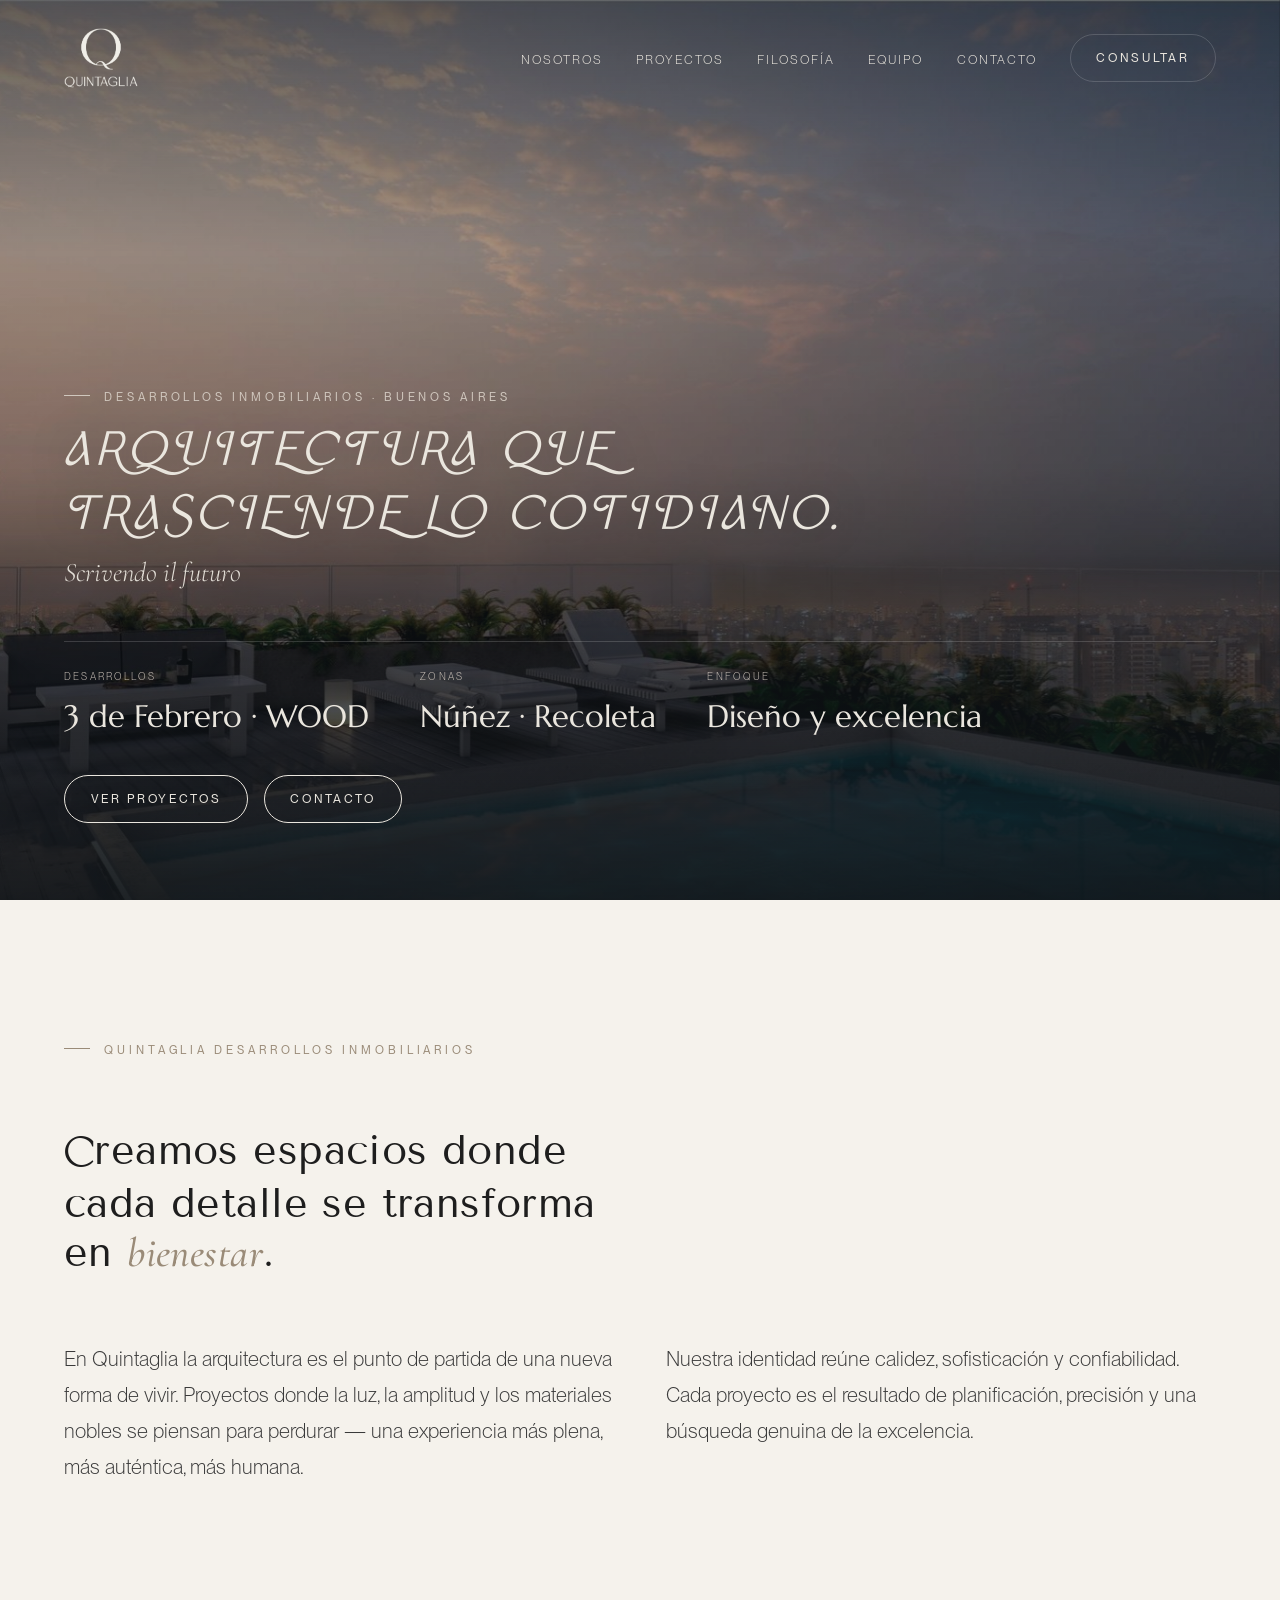
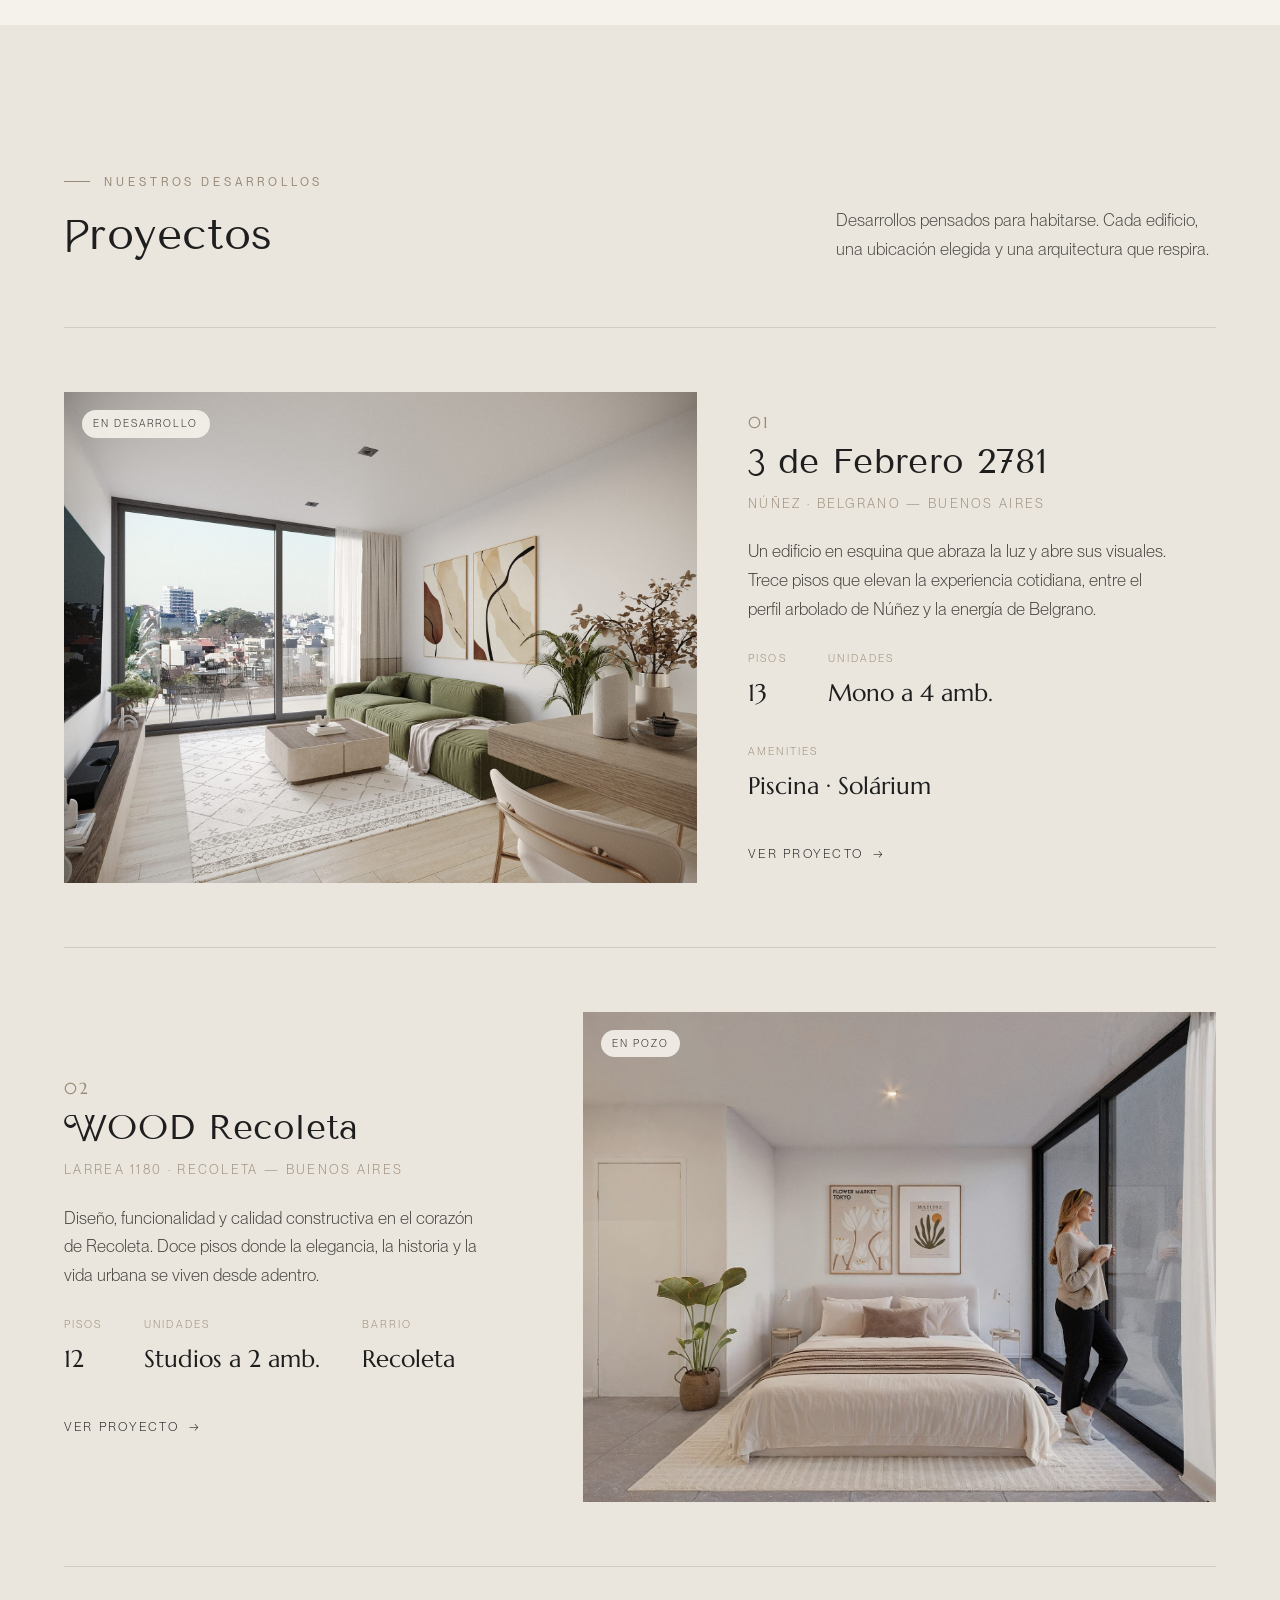
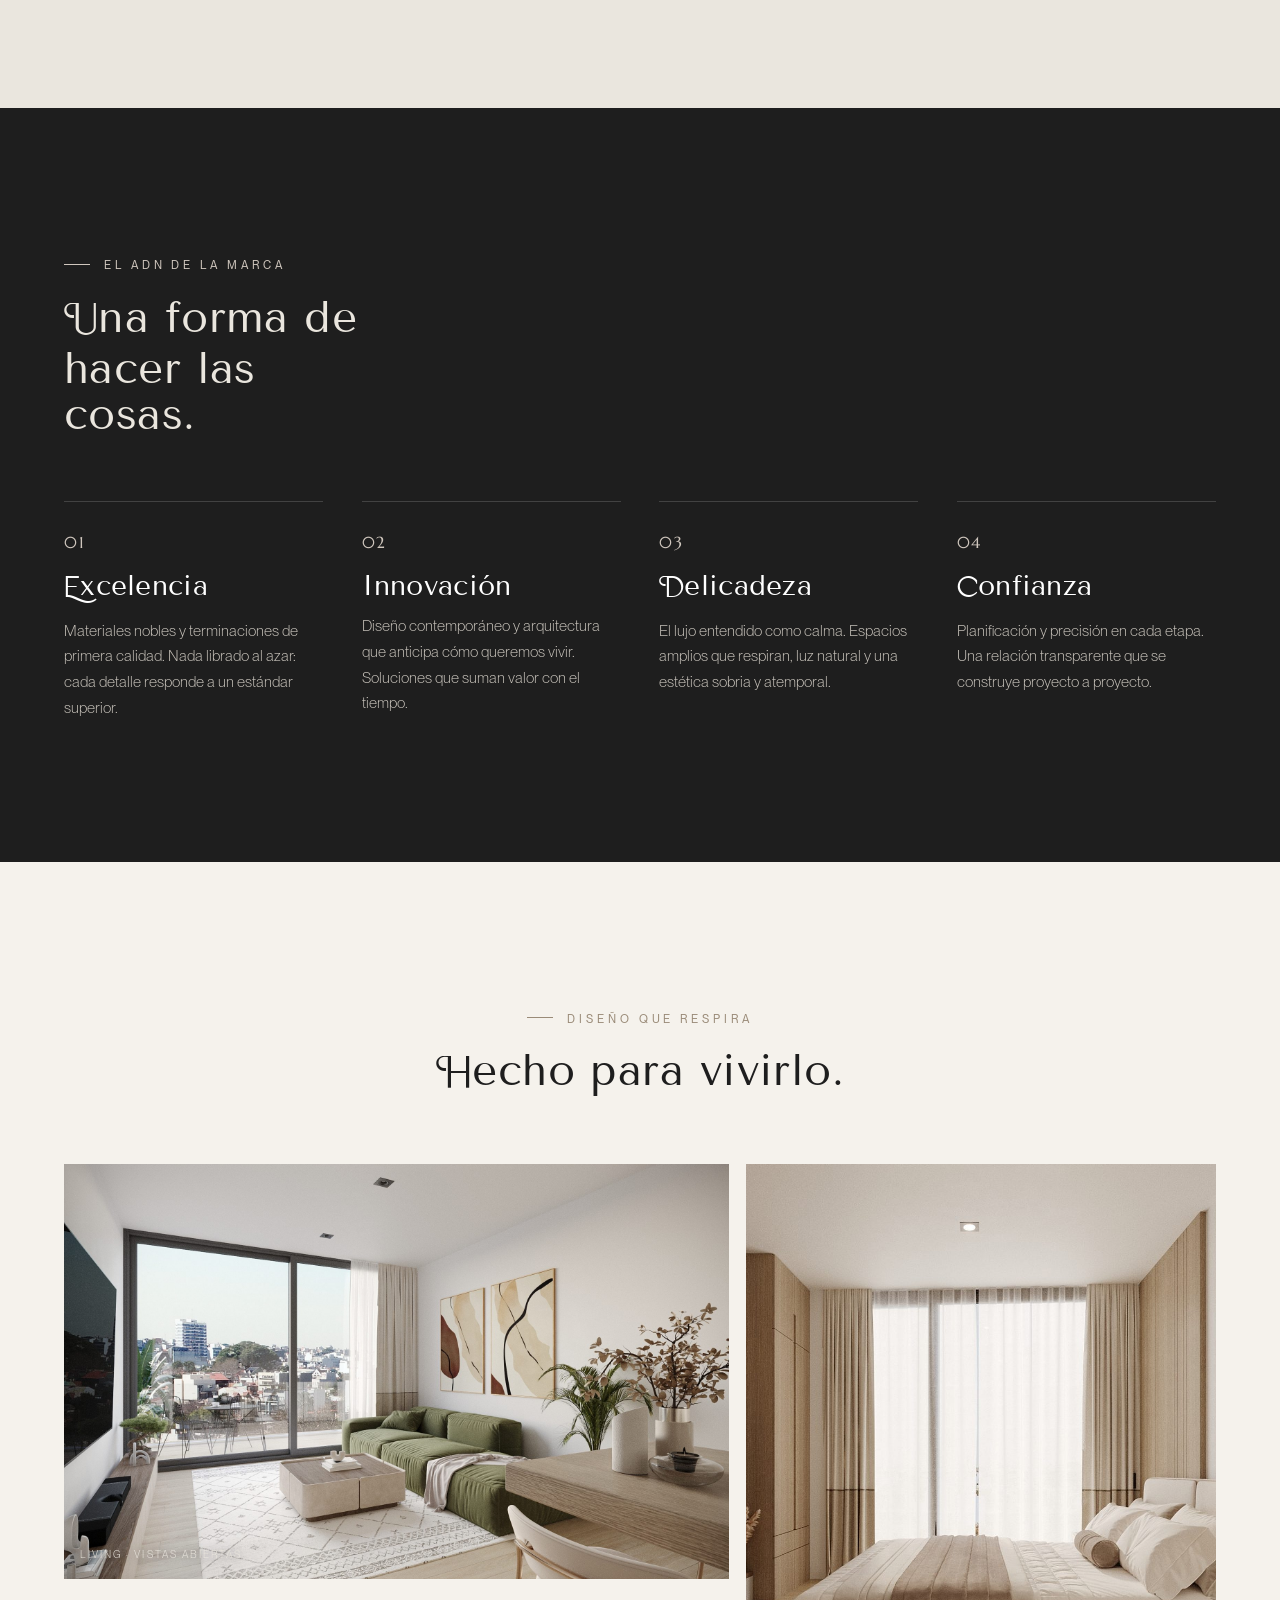
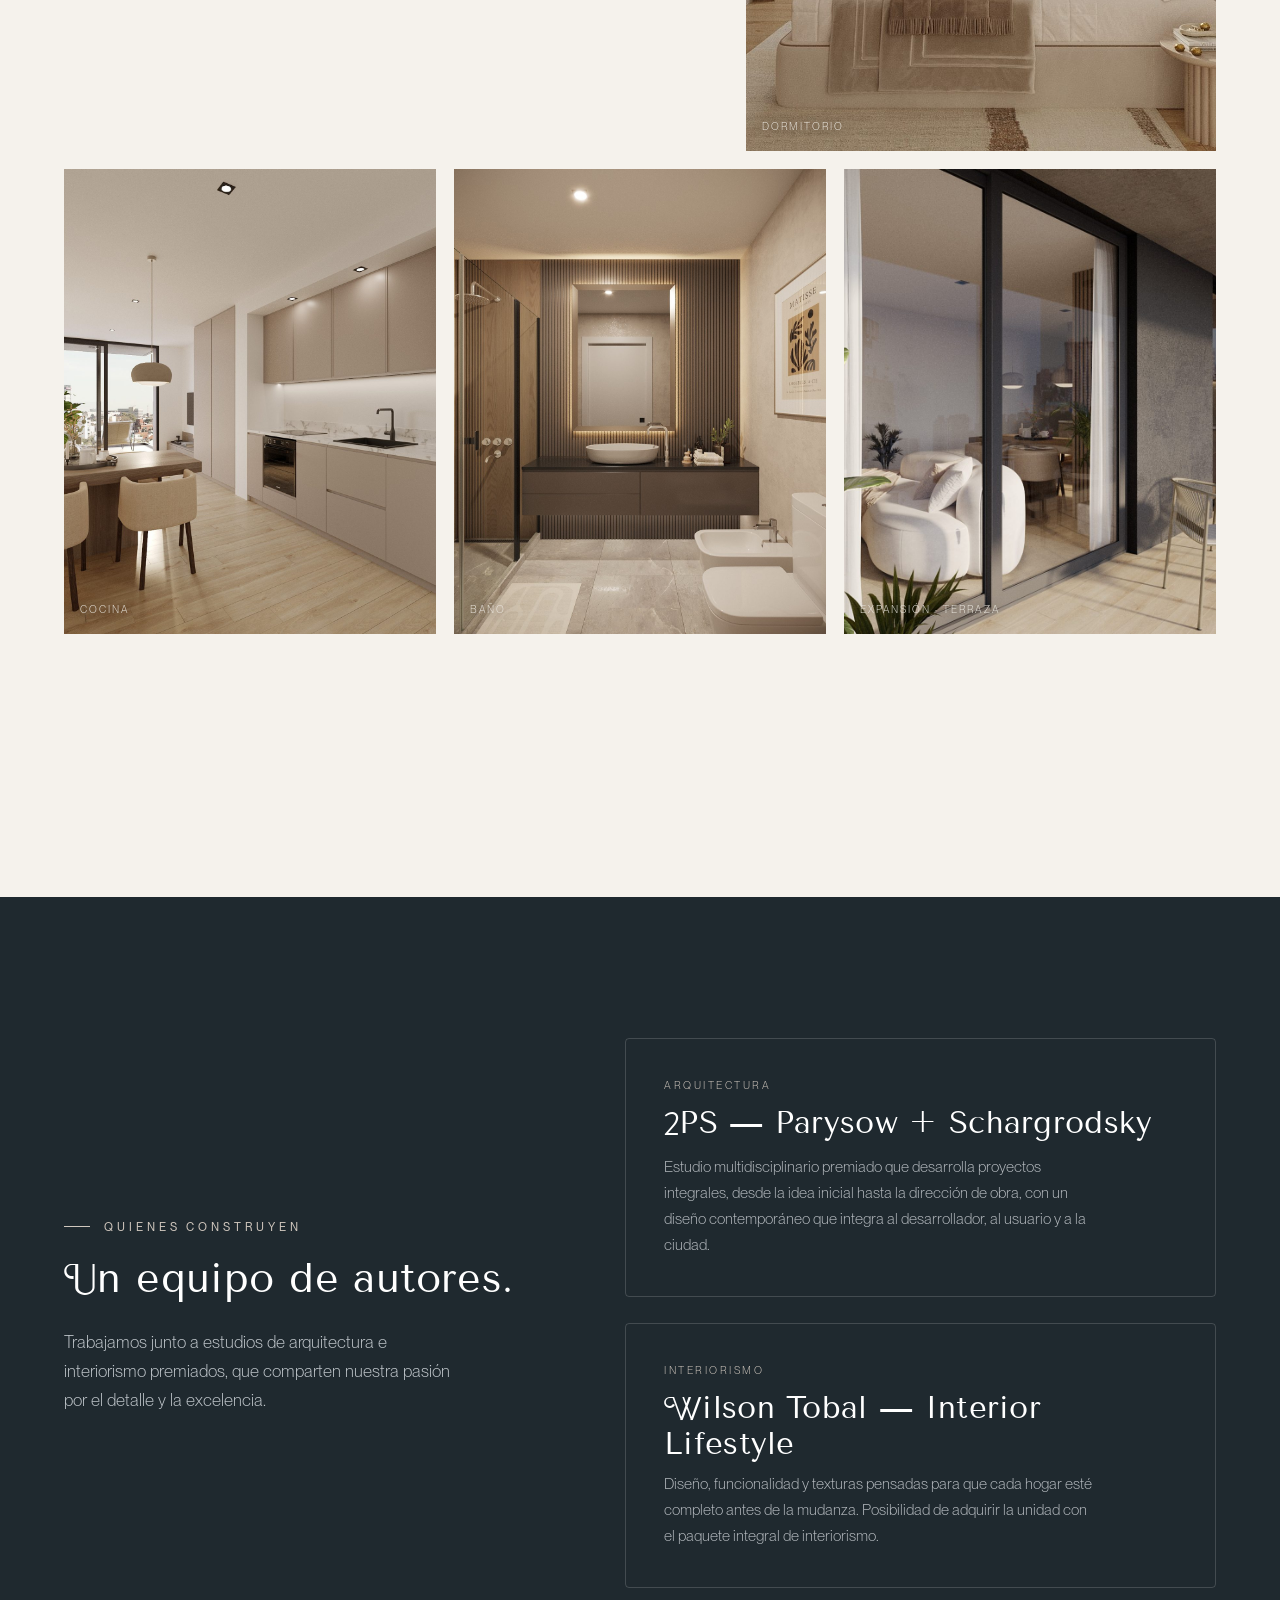
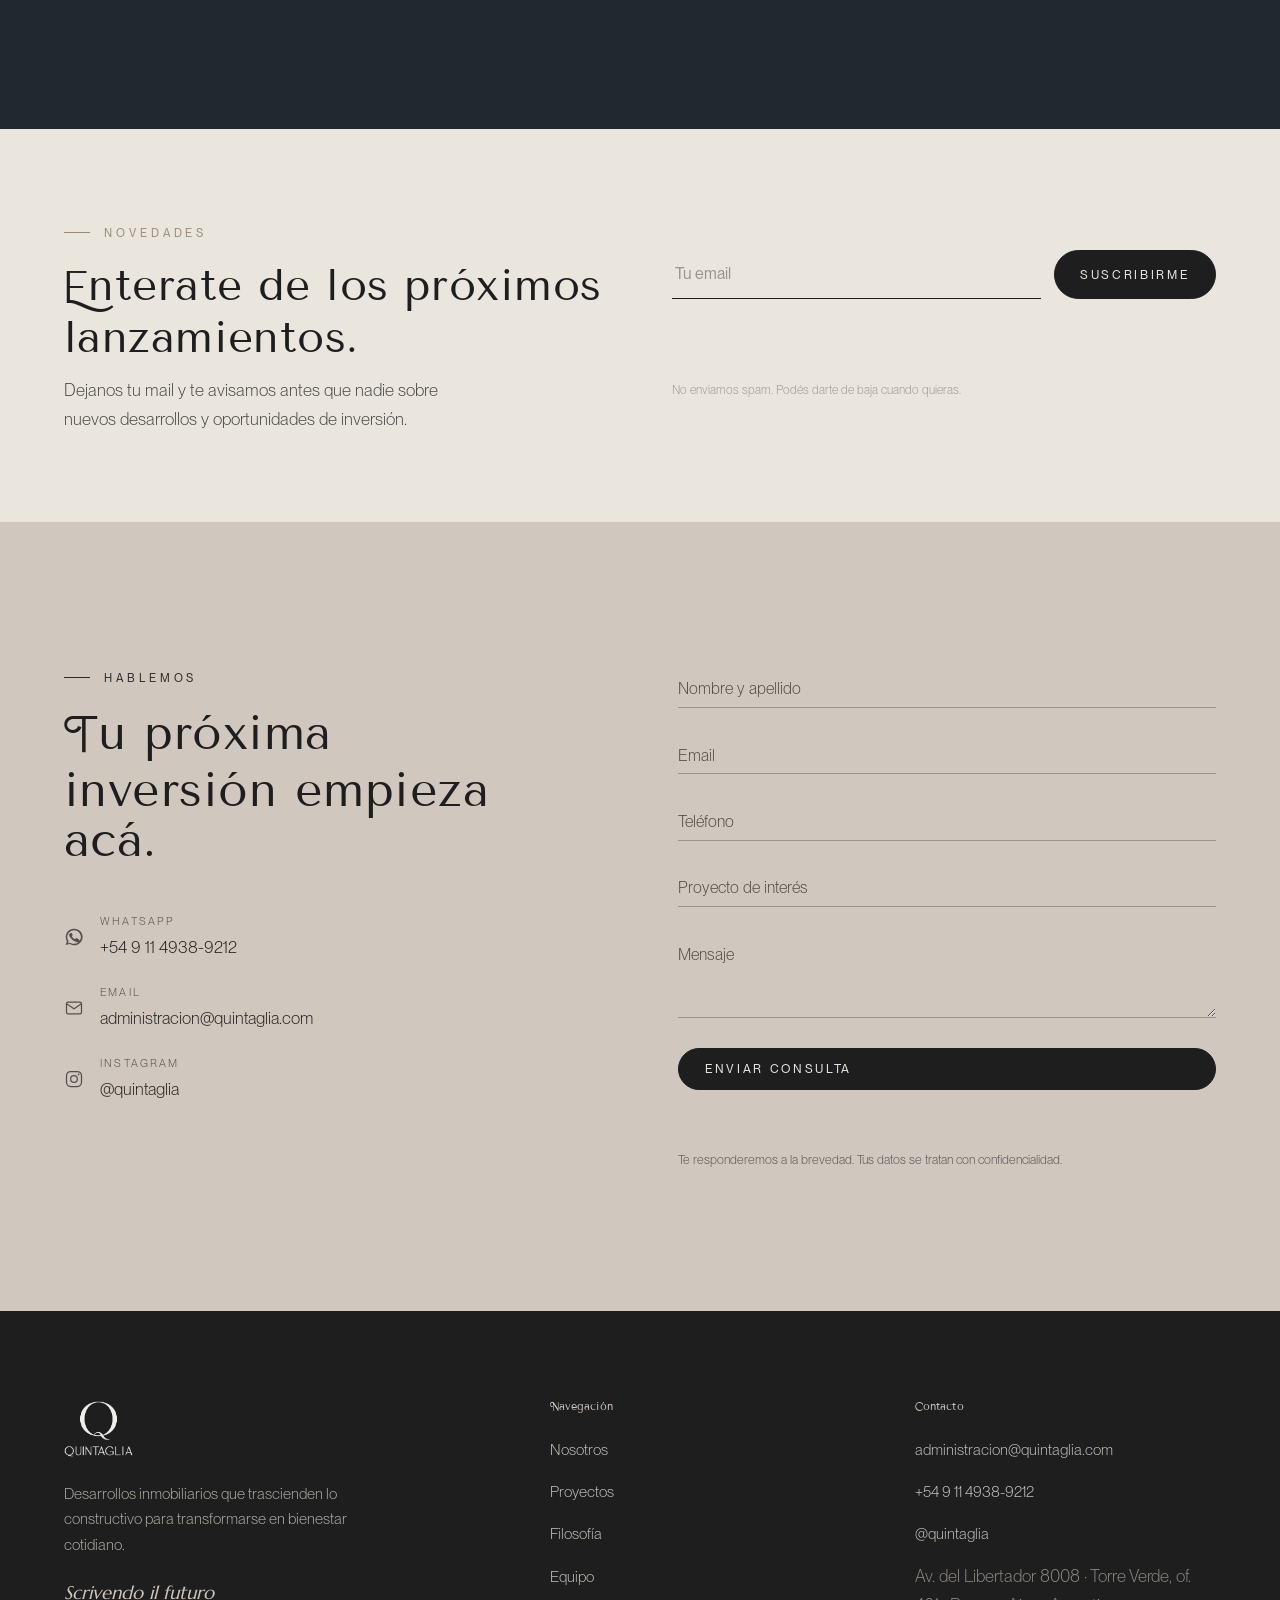
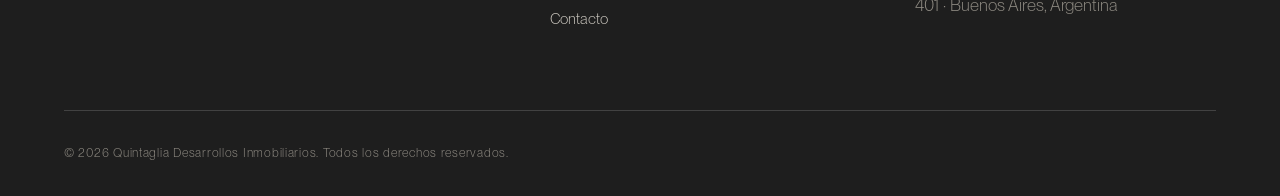
==== index.html @ f33f887e "Inicio: hero italica aireada (letter-spacing .10em) como la referencia. Cache v122 Co-Authored-By: C" ====
<!DOCTYPE html>
<html lang="es">
<head>
  <meta charset="UTF-8" />
  <meta name="viewport" content="width=device-width, initial-scale=1.0" />
  <title>Quintaglia — Desarrollos Inmobiliarios</title>
  <meta name="description" content="Quintaglia Desarrollos Inmobiliarios. Arquitectura que trasciende lo constructivo para transformarse en bienestar cotidiano. Diseño, excelencia y materiales nobles en Buenos Aires." />
  <link rel="preconnect" href="https://fonts.googleapis.com">
  <link rel="preconnect" href="https://fonts.gstatic.com" crossorigin>
  <link href="https://fonts.googleapis.com/css2?family=Cormorant+Garamond:ital,wght@0,300;0,400;0,500;1,300;1,400&family=Hanken+Grotesk:wght@300;400;500;600&family=Inter:wght@300;400;500&family=Italiana&family=Marcellus&family=Tenor+Sans&display=swap" rel="stylesheet">
  <link rel="icon" type="image/png" href="assets/logo/mono-dark.png">
  <link rel="apple-touch-icon" href="assets/logo/mono-dark.png">
  <link rel="stylesheet" href="styles.css?v=122">
</head>
<body class="theme-brand">

  <!-- ===================== NAV ===================== -->
  <nav class="nav" id="nav">
    <a href="#top" class="nav__logo" aria-label="Quintaglia inicio">
      <img class="logo-light" src="assets/logo/logo-light.png" alt="Quintaglia">
      <img class="logo-dark"  src="assets/logo/logo-dark.png"  alt="Quintaglia">
    </a>
    <div class="nav__menu" id="navMenu">
      <ul class="nav__links">
        <li><a href="#nosotros">Nosotros</a></li>
        <li><a href="#proyectos">Proyectos</a></li>
        <li><a href="#filosofia">Filosofía</a></li>
        <li><a href="#equipo">Equipo</a></li>
        <li><a href="#contacto">Contacto</a></li>
      </ul>
      <a href="#contacto" class="btn">Consultar</a>
    </div>
    <button class="nav__toggle" id="navToggle" aria-label="Menú"><span></span><span></span><span></span></button>
  </nav>

  <!-- ===================== HERO ===================== -->
  <header class="pp-hero hero--home" id="top">
    <div class="pp-hero__bg"><img src="assets/img/3df-pileta.jpg?2" alt="Quintaglia Desarrollos Inmobiliarios" id="heroImg"></div>
    <div class="pp-hero__inner">
      <span class="eyebrow pp-hero__eyebrow reveal">Desarrollos Inmobiliarios · Buenos Aires</span>
      <h1 class="reveal d1">Arquitectura que trasciende lo cotidiano.</h1>
      <p class="pp-hero__loc reveal d1">Scrivendo il futuro</p>
      <div class="pp-hero__stats reveal d2">
        <div><span class="k">Desarrollos</span><span class="v">3 de Febrero · WOOD</span></div>
        <div><span class="k">Zonas</span><span class="v">Núñez · Recoleta</span></div>
        <div><span class="k">Enfoque</span><span class="v">Diseño y excelencia</span></div>
      </div>
      <div class="pp-hero__ctas reveal d3">
        <a href="#proyectos" class="btn btn--light">Ver proyectos</a>
        <a href="#contacto" class="btn btn--light">Contacto</a>
      </div>
    </div>
  </header>

  <!-- ===================== MANIFIESTO ===================== -->
  <section class="manifesto" id="nosotros">
    <div class="wrap manifesto__grid">
      <span class="eyebrow reveal">Quintaglia Desarrollos Inmobiliarios</span>
      <h2 class="manifesto__statement reveal d1">
        Creamos espacios donde cada detalle se transforma en <em>bienestar</em>.
      </h2>
      <div class="manifesto__cols">
        <p class="lead reveal d1">
          En Quintaglia la arquitectura es el punto de partida de una nueva forma de vivir.
          Proyectos donde la luz, la amplitud y los materiales nobles se piensan para perdurar
          — una experiencia más plena, más auténtica, más humana.
        </p>
        <div class="reveal d2">
          <p class="lead">
            Nuestra identidad reúne calidez, sofisticación y confiabilidad. Cada proyecto es el
            resultado de planificación, precisión y una búsqueda genuina de la excelencia.
          </p>
        </div>
      </div>
    </div>
  </section>

  <!-- ===================== PROYECTOS ===================== -->
  <section class="projects" id="proyectos">
    <div class="wrap">
      <div class="section-head">
        <div>
          <span class="eyebrow reveal">Nuestros desarrollos</span>
          <h2 class="reveal d1" style="margin-top:1rem">Proyectos</h2>
        </div>
        <p class="reveal d2">Desarrollos pensados para habitarse. Cada edificio, una ubicación elegida y una arquitectura que respira.</p>
      </div>

      <!-- Proyecto 1 -->
      <a href="proyectos/3-de-febrero-2781.html" class="project reveal">
        <div class="project__media">
          <img src="assets/img/interior-living-02.jpg" alt="3 de Febrero 2781">
          <span class="project__tag">En desarrollo</span>
        </div>
        <div class="project__body">
          <span class="project__num">01</span>
          <h3>3 de Febrero 2781</h3>
          <span class="project__loc">Núñez · Belgrano — Buenos Aires</span>
          <p class="project__desc">
            Un edificio en esquina que abraza la luz y abre sus visuales. Trece pisos que elevan
            la experiencia cotidiana, entre el perfil arbolado de Núñez y la energía de Belgrano.
          </p>
          <div class="project__specs">
            <div><span class="k">Pisos</span><span class="v">13</span></div>
            <div><span class="k">Unidades</span><span class="v">Mono a 4 amb.</span></div>
            <div><span class="k">Amenities</span><span class="v">Piscina · Solárium</span></div>
          </div>
          <span class="link-arrow">Ver proyecto <span class="ar">→</span></span>
        </div>
      </a>

      <!-- Proyecto 2 -->
      <a href="proyectos/wood-recoleta.html" class="project project--reverse reveal">
        <div class="project__media">
          <img src="assets/img/wood-bedroom.jpg" alt="WOOD Recoleta">
          <span class="project__tag">En pozo</span>
        </div>
        <div class="project__body">
          <span class="project__num">02</span>
          <h3>WOOD Recoleta</h3>
          <span class="project__loc">Larrea 1180 · Recoleta — Buenos Aires</span>
          <p class="project__desc">
            Diseño, funcionalidad y calidad constructiva en el corazón de Recoleta. Doce pisos
            donde la elegancia, la historia y la vida urbana se viven desde adentro.
          </p>
          <div class="project__specs">
            <div><span class="k">Pisos</span><span class="v">12</span></div>
            <div><span class="k">Unidades</span><span class="v">Studios a 2 amb.</span></div>
            <div><span class="k">Barrio</span><span class="v">Recoleta</span></div>
          </div>
          <span class="link-arrow">Ver proyecto <span class="ar">→</span></span>
        </div>
      </a>
    </div>
  </section>

  <!-- ===================== FILOSOFÍA ===================== -->
  <section class="philo" id="filosofia">
    <div class="wrap">
      <div class="philo__head">
        <span class="eyebrow reveal">El ADN de la marca</span>
        <h2 class="reveal d1" style="margin-top:1rem">Una forma de hacer las cosas.</h2>
      </div>
      <div class="philo__grid">
        <div class="pcard reveal">
          <span class="pcard__num">01</span>
          <h3>Excelencia</h3>
          <p>Materiales nobles y terminaciones de primera calidad. Nada librado al azar: cada detalle responde a un estándar superior.</p>
        </div>
        <div class="pcard reveal d1">
          <span class="pcard__num">02</span>
          <h3 class="no-cap">Innovación</h3>
          <p>Diseño contemporáneo y arquitectura que anticipa cómo queremos vivir. Soluciones que suman valor con el tiempo.</p>
        </div>
        <div class="pcard reveal d2">
          <span class="pcard__num">03</span>
          <h3>Delicadeza</h3>
          <p>El lujo entendido como calma. Espacios amplios que respiran, luz natural y una estética sobria y atemporal.</p>
        </div>
        <div class="pcard reveal d3">
          <span class="pcard__num">04</span>
          <h3>Confianza</h3>
          <p>Planificación y precisión en cada etapa. Una relación transparente que se construye proyecto a proyecto.</p>
        </div>
      </div>
    </div>
  </section>

  <!-- ===================== INTERIORES ===================== -->
  <section class="interiors" id="interiores">
    <div class="wrap">
      <div class="interiors__head">
        <span class="eyebrow reveal">Diseño que respira</span>
        <h2 class="reveal d1" style="margin-top:1rem">Hecho para vivirlo.</h2>
      </div>
      <div class="gallery">
        <figure class="g1 reveal"><img src="assets/img/interior-living-02.jpg" alt="Living con vista a la ciudad"><figcaption>Living · Vistas abiertas</figcaption></figure>
        <figure class="g2 reveal d1"><img src="assets/img/interior-02.jpg" alt="Dormitorio"><figcaption>Dormitorio</figcaption></figure>
        <figure class="g3 reveal"><img src="assets/img/exterior-02.jpg" alt="Cocina"><figcaption>Cocina</figcaption></figure>
        <figure class="g3 reveal d1"><img src="assets/img/bano.jpg" alt="Baño"><figcaption>Baño</figcaption></figure>
        <figure class="g3 reveal d2"><img src="assets/img/interior-03.jpg" alt="Terraza"><figcaption>Expansión · Terraza</figcaption></figure>
      </div>
    </div>
  </section>

  <!-- ===================== EQUIPO ===================== -->
  <section class="team" id="equipo">
    <div class="wrap team__grid">
      <div class="team__head">
        <span class="eyebrow reveal">Quienes construyen</span>
        <h2 class="reveal d1" style="margin-top:1rem">Un equipo de autores.</h2>
        <p class="reveal d2">Trabajamos junto a estudios de arquitectura e interiorismo premiados, que comparten nuestra pasión por el detalle y la excelencia.</p>
      </div>
      <div class="partners">
        <div class="partner reveal d1">
          <span class="partner__role">Arquitectura</span>
          <h3>2PS — Parysow + Schargrodsky</h3>
          <p>Estudio multidisciplinario premiado que desarrolla proyectos integrales, desde la idea inicial hasta la dirección de obra, con un diseño contemporáneo que integra al desarrollador, al usuario y a la ciudad.</p>
        </div>
        <div class="partner reveal d2">
          <span class="partner__role">Interiorismo</span>
          <h3>Wilson Tobal — Interior Lifestyle</h3>
          <p>Diseño, funcionalidad y texturas pensadas para que cada hogar esté completo antes de la mudanza. Posibilidad de adquirir la unidad con el paquete integral de interiorismo.</p>
        </div>
      </div>
    </div>
  </section>

  <!-- ===================== NEWSLETTER ===================== -->
  <section class="newsletter">
    <div class="wrap nl-grid">
      <div class="nl-copy reveal">
        <span class="eyebrow">Novedades</span>
        <h2 style="margin-top:1rem">Enterate de los próximos lanzamientos.</h2>
        <p>Dejanos tu mail y te avisamos antes que nadie sobre nuevos desarrollos y oportunidades de inversión.</p>
      </div>
      <form class="nl-form reveal d1" id="nlForm" novalidate>
        <div class="nl-field">
          <input type="email" id="nlEmail" name="email" placeholder="Tu email" required>
          <button type="submit" class="btn btn--solid">Suscribirme</button>
        </div>
        <p class="nl-msg" id="nlMsg" role="status"></p>
        <p class="nl-note">No enviamos spam. Podés darte de baja cuando quieras.</p>
      </form>
    </div>
  </section>

  <!-- ===================== CONTACTO ===================== -->
  <section class="contact" id="contacto">
    <div class="wrap contact__grid">
      <div class="contact__head reveal">
        <span class="eyebrow">Hablemos</span>
        <h2 style="margin-top:1rem">Tu próxima inversión empieza acá.</h2>
        <div class="contact__details">
          <a href="https://wa.me/5491149389212" target="_blank" rel="noopener">
            <svg class="ic" viewBox="0 0 24 24" fill="currentColor"><path d="M12 2a10 10 0 00-8.6 15l-1.3 4.7 4.8-1.3A10 10 0 1012 2zm0 18.2a8.2 8.2 0 01-4.2-1.1l-.3-.2-2.8.7.8-2.7-.2-.3A8.2 8.2 0 1112 20.2zm4.6-6.1c-.3-.1-1.5-.7-1.7-.8s-.4-.1-.6.1-.6.8-.8 1-.3.2-.6 0a6.7 6.7 0 01-2-1.2 7.4 7.4 0 01-1.4-1.7c-.1-.3 0-.4.1-.6l.4-.5.3-.5c0-.2 0-.3 0-.5l-.8-1.9c-.2-.5-.4-.4-.6-.4h-.5a1 1 0 00-.7.3A2.9 2.9 0 006 8.9c0 1.7 1.2 3.3 1.4 3.5s2.4 3.7 5.9 5.1c2.9 1.1 3 .8 3.5.7a2.6 2.6 0 001.7-1.2 2.1 2.1 0 00.2-1.2c-.1-.2-.3-.2-.6-.4z"/></svg>
            <span class="line"><small>WhatsApp</small>+54 9 11 4938-9212</span>
          </a>
          <a href="mailto:administracion@quintaglia.com">
            <svg class="ic" viewBox="0 0 24 24" fill="none" stroke="currentColor" stroke-width="1.5"><rect x="3" y="5" width="18" height="14" rx="2"/><path d="M3 7l9 6 9-6"/></svg>
            <span class="line"><small>Email</small>administracion@quintaglia.com</span>
          </a>
          <a href="https://instagram.com/quintaglia" target="_blank" rel="noopener">
            <svg class="ic" viewBox="0 0 24 24" fill="none" stroke="currentColor" stroke-width="1.5"><rect x="3" y="3" width="18" height="18" rx="5"/><circle cx="12" cy="12" r="4"/><circle cx="17.5" cy="6.5" r="1" fill="currentColor" stroke="none"/></svg>
            <span class="line"><small>Instagram</small>@quintaglia</span>
          </a>
        </div>
      </div>
      <div class="reveal d1">
        <form id="contactForm" novalidate>
          <div class="field"><input type="text" id="nombre" name="nombre" placeholder=" " required><label for="nombre">Nombre y apellido</label></div>
          <div class="field"><input type="email" id="email" name="email" placeholder=" " required><label for="email">Email</label></div>
          <div class="field"><input type="tel" id="tel" name="tel" placeholder=" "><label for="tel">Teléfono</label></div>
          <div class="field"><input type="text" id="interes" name="interes" placeholder=" "><label for="interes">Proyecto de interés</label></div>
          <div class="field"><textarea id="mensaje" name="mensaje" placeholder=" "></textarea><label for="mensaje">Mensaje</label></div>
          <button type="submit" class="btn btn--solid">Enviar consulta</button>
          <p class="form-msg" id="formMsg" role="status"></p>
          <p class="form-note">Te responderemos a la brevedad. Tus datos se tratan con confidencialidad.</p>
        </form>
      </div>
    </div>
  </section>

  <!-- ===================== FOOTER ===================== -->
  <footer class="footer">
    <div class="wrap">
      <div class="footer__top">
        <div class="footer__brand">
          <img src="assets/logo/logo-light.png" alt="Quintaglia">
          <p>Desarrollos inmobiliarios que trascienden lo constructivo para transformarse en bienestar cotidiano.</p>
          <p class="tag">Scrivendo il futuro</p>
        </div>
        <div class="footer__col">
          <h4>Navegación</h4>
          <ul>
            <li><a href="#nosotros">Nosotros</a></li>
            <li><a href="#proyectos">Proyectos</a></li>
            <li><a href="#filosofia">Filosofía</a></li>
            <li><a href="#equipo">Equipo</a></li>
            <li><a href="#contacto">Contacto</a></li>
          </ul>
        </div>
        <div class="footer__col">
          <h4>Contacto</h4>
          <ul>
            <li><a href="mailto:administracion@quintaglia.com">administracion@quintaglia.com</a></li>
            <li><a href="https://wa.me/5491149389212" target="_blank" rel="noopener">+54 9 11 4938-9212</a></li>
            <li><a href="https://instagram.com/quintaglia" target="_blank" rel="noopener">@quintaglia</a></li>
            <li><span style="color:#8f8b83">Av. del Libertador 8008 · Torre Verde, of. 401 · Buenos Aires, Argentina</span></li>
          </ul>
        </div>
      </div>
      <div class="footer__bottom">
        <p>© <span id="year"></span> Quintaglia Desarrollos Inmobiliarios. Todos los derechos reservados.</p>
      </div>
    </div>
  </footer>

  <script src="script.js?v=122"></script>
</body>
</html>
---- styles.css ----
/* ===========================================================
   QUINTAGLIA — Desarrollos Inmobiliarios
   Estilos principales
   Paleta de marca: Mink #D0C7BE · Nude #EAE6DE · Dark Grey #1E1E1E
=========================================================== */

:root {
  /* Color */
  --ink:        #1E1E1E;
  --ink-soft:   #2B2B2B;
  --navy:       #1F292F;
  --mink:       #D0C7BE;
  --mink-deep:  #B6A99C;
  --nude:       #EAE6DE;
  --paper:      #F5F2EC;
  --white:      #FFFFFF;
  --accent:     #9A8B78;
  --line:       rgba(30, 30, 30, .13);
  --line-light: rgba(255, 255, 255, .16);

  /* Type */
  --serif: "Cormorant Garamond", "Times New Roman", serif;
  --sans:  "Inter", -apple-system, BlinkMacSystemFont, "Segoe UI", sans-serif;

  /* Rhythm */
  --section-y: clamp(5rem, 11vw, 11rem);
  --gutter:    clamp(1.3rem, 5vw, 6.5rem);
  --maxw:      1360px;

  /* Motion */
  --ease: cubic-bezier(.22, 1, .36, 1);
}

* { margin: 0; padding: 0; box-sizing: border-box; }

html {
  scroll-behavior: smooth;
  -webkit-font-smoothing: antialiased;
  text-rendering: optimizeLegibility;
}

body {
  font-family: var(--sans);
  background: var(--paper);
  color: var(--ink);
  font-size: 17px;
  line-height: 1.7;
  font-weight: 300;
  overflow-x: hidden;
}

img { max-width: 100%; display: block; }
a { color: inherit; text-decoration: none; }

::selection { background: var(--ink); color: var(--nude); }

/* ---------- Tipografía base ---------- */
h1, h2, h3, h4 { font-family: var(--serif); font-weight: 300; line-height: 1.04; letter-spacing: -.01em; }

.eyebrow {
  font-family: var(--sans);
  font-size: .72rem;
  font-weight: 400;
  letter-spacing: .34em;
  text-transform: uppercase;
  color: var(--accent);
  display: inline-block;
}
.eyebrow::before {
  content: "";
  display: inline-block;
  width: 26px; height: 1px;
  background: var(--accent);
  vertical-align: middle;
  margin-right: 14px;
  transform: translateY(-2px);
}

.lead { font-size: clamp(1.05rem, 1.6vw, 1.3rem); line-height: 1.75; font-weight: 300; }

/* ---------- Layout ---------- */
.wrap { width: 100%; max-width: var(--maxw); margin-inline: auto; padding-inline: var(--gutter); }

section { position: relative; }

/* ---------- Botones ---------- */
.btn {
  --c: var(--ink);
  display: inline-flex; align-items: center; gap: .7em;
  font-family: var(--sans);
  font-size: .76rem; font-weight: 400;
  letter-spacing: .22em; text-transform: uppercase;
  color: var(--c);
  padding: 1.05em 2.1em;
  border: 1px solid var(--c);
  border-radius: 100px;
  position: relative; overflow: hidden;
  transition: color .5s var(--ease);
  z-index: 0;
}
.btn::after {
  content: ""; position: absolute; inset: 0; z-index: -1;
  background: var(--c);
  transform: translateY(101%);
  transition: transform .5s var(--ease);
}
.btn:hover { color: var(--paper); }
.btn:hover::after { transform: translateY(0); }
.btn--light { --c: var(--nude); }
.btn--light:hover { color: var(--ink); }
.btn--solid { background: var(--ink); color: var(--nude); }
.btn--solid::after { background: var(--mink); }
.btn--solid:hover { color: var(--ink); }

.link-arrow {
  font-family: var(--sans);
  font-size: .78rem; letter-spacing: .18em; text-transform: uppercase;
  display: inline-flex; align-items: center; gap: .8em;
  padding-bottom: 4px; position: relative;
}
.link-arrow::after {
  content: ""; position: absolute; left: 0; bottom: 0; height: 1px; width: 100%;
  background: currentColor; transform: scaleX(0); transform-origin: left;
  transition: transform .5s var(--ease);
}
.link-arrow:hover::after { transform: scaleX(1); }
.link-arrow .ar { transition: transform .4s var(--ease); }
.link-arrow:hover .ar { transform: translateX(6px); }

/* ===========================================================
   NAV
=========================================================== */
.nav {
  position: fixed; top: 0; left: 0; width: 100%; z-index: 100;
  display: flex; align-items: center; justify-content: space-between;
  padding: clamp(1.1rem, 2.2vw, 1.9rem) var(--gutter);
  transition: background .55s var(--ease), padding .55s var(--ease), box-shadow .55s var(--ease);
}
.nav::before {
  content: ""; position: absolute; inset: 0; z-index: -1;
  background: var(--paper);
  opacity: 0; transition: opacity .55s var(--ease);
  box-shadow: 0 1px 0 var(--line);
}
.nav.scrolled { padding-top: clamp(.8rem, 1.4vw, 1.15rem); padding-bottom: clamp(.8rem, 1.4vw, 1.15rem); }
.nav.scrolled::before { opacity: 1; }

.nav__logo img { height: 60px; width: auto; transition: height .55s var(--ease); }
.nav.scrolled .nav__logo img { height: 46px; }
.nav__logo .logo-light { display: block; }
.nav__logo .logo-dark  { display: none; }
.nav.scrolled .nav__logo .logo-light,
.nav.menu-open .nav__logo .logo-light { display: none; }
.nav.scrolled .nav__logo .logo-dark { display: block; }

.nav__menu { display: flex; align-items: center; gap: clamp(1.4rem, 2.6vw, 2.8rem); }
.nav__links { display: flex; gap: clamp(1.4rem, 2.6vw, 2.6rem); list-style: none; }
.nav__links a {
  font-size: .78rem; letter-spacing: .16em; text-transform: uppercase;
  color: var(--nude); position: relative; padding: 4px 0;
  transition: color .4s var(--ease);
}
.nav__links a::after {
  content: ""; position: absolute; left: 0; bottom: 0; width: 100%; height: 1px;
  background: currentColor; transform: scaleX(0); transform-origin: left;
  transition: transform .45s var(--ease);
}
.nav__links a:hover::after { transform: scaleX(1); }
.nav.scrolled .nav__links a { color: var(--ink); }

.nav .btn { color: var(--nude); border-color: var(--line-light); }
.nav .btn::after { background: var(--nude); }
.nav .btn:hover { color: var(--ink); }
.nav.scrolled .btn { color: var(--ink); border-color: var(--ink); }
.nav.scrolled .btn::after { background: var(--ink); }
.nav.scrolled .btn:hover { color: var(--paper); }

/* Hamburger */
.nav__toggle {
  display: none; flex-direction: column; gap: 6px; background: none; border: 0;
  cursor: pointer; padding: 6px; z-index: 110;
}
.nav__toggle span { width: 26px; height: 1.5px; background: var(--nude); transition: all .4s var(--ease); }
.nav.scrolled .nav__toggle span, .nav.menu-open .nav__toggle span { background: var(--ink); }
.nav.menu-open .nav__toggle span:nth-child(1) { transform: translateY(7.5px) rotate(45deg); }
.nav.menu-open .nav__toggle span:nth-child(2) { opacity: 0; }
.nav.menu-open .nav__toggle span:nth-child(3) { transform: translateY(-7.5px) rotate(-45deg); }

/* ===========================================================
   HERO
=========================================================== */
.hero {
  position: relative; min-height: 100svh;
  display: flex; align-items: flex-end;
  color: var(--nude); overflow: hidden;
}
.hero__bg { position: absolute; inset: 0; z-index: -2; background: var(--navy); }
.hero__bg img { width: 100%; height: 120%; object-fit: cover; will-change: transform; filter: brightness(.80) saturate(.95) contrast(1.03); }
.hero__bg::after {
  content: ""; position: absolute; inset: 0;
  background:
    linear-gradient(180deg, rgba(16,21,25,.70) 0%, rgba(16,21,25,.34) 26%, rgba(16,21,25,.30) 48%, rgba(16,21,25,.72) 78%, rgba(16,21,25,.92) 100%);
}
.hero__inner {
  width: 100%; max-width: var(--maxw); margin-inline: auto;
  padding: 0 var(--gutter) clamp(3.2rem, 7vw, 6rem);
  display: grid; gap: clamp(1.6rem, 3vw, 2.6rem);
}
.hero__mono { height: clamp(58px, 8vw, 104px); width: auto; opacity: .96; }
.hero h1 {
  font-size: clamp(2.7rem, 7.5vw, 6.6rem);
  line-height: .98; max-width: 16ch; font-weight: 300;
  text-shadow: 0 2px 40px rgba(10,14,17,.35);
}
.hero h1 em { font-style: italic; color: var(--mink); }
.hero__meta {
  display: flex; flex-wrap: wrap; align-items: center; gap: clamp(1.2rem, 3vw, 2.4rem);
  padding-top: .6rem;
}
.hero__tag { font-family: var(--serif); font-style: italic; font-size: clamp(1.15rem, 2vw, 1.6rem); color: var(--mink); }
.hero__ctas { display: flex; flex-wrap: wrap; gap: 1rem; }

.hero__scroll {
  position: absolute; right: var(--gutter); bottom: clamp(3.2rem, 7vw, 6rem);
  writing-mode: vertical-rl; font-size: .68rem; letter-spacing: .3em; text-transform: uppercase;
  color: var(--nude); opacity: .8; display: flex; align-items: center; gap: 14px;
}
.hero__scroll::after { content: ""; width: 1px; height: 54px; background: var(--nude); animation: scrollpulse 2.4s var(--ease) infinite; transform-origin: top; }
@keyframes scrollpulse { 0%,100%{ transform: scaleY(.4); opacity:.4 } 50%{ transform: scaleY(1); opacity:1 } }

/* ===========================================================
   MANIFIESTO
=========================================================== */
.manifesto { padding-block: var(--section-y); background: var(--paper); }
.manifesto__grid { display: grid; grid-template-columns: 1fr; gap: clamp(2.4rem, 5vw, 4rem); }
.manifesto__statement {
  font-family: var(--serif); font-weight: 300;
  font-size: clamp(1.6rem, 3.2vw, 2.7rem); line-height: 1.18; letter-spacing: -.01em;
  max-width: 24ch;
}
.manifesto__statement em { font-style: italic; color: var(--accent); }
.manifesto__cols { display: grid; grid-template-columns: repeat(2, 1fr); gap: clamp(1.6rem, 4vw, 3.5rem); align-items: start; }
.manifesto__cols .lead { max-width: 46ch; color: #3a3a3a; }

.adn { display: flex; flex-wrap: wrap; gap: .55rem 0; margin-top: 1.2rem; }
.adn span {
  font-family: var(--sans); font-size: clamp(.9rem, 1.3vw, 1.05rem); font-style: normal;
  letter-spacing: .02em; color: var(--ink); white-space: nowrap;
}
.adn span::after { content: "·"; color: var(--mink-deep); margin: 0 .55em; }
.adn span:last-child::after { content: ""; }

/* ===========================================================
   PROYECTOS
=========================================================== */
.projects { padding-block: var(--section-y); background: var(--nude); }
.section-head { display: flex; justify-content: space-between; align-items: flex-end; gap: 2rem; flex-wrap: wrap; margin-bottom: clamp(2.6rem, 5vw, 4.5rem); }
.section-head h2 { font-size: clamp(1.8rem, 3.4vw, 2.8rem); }
.section-head p { max-width: 38ch; color: #42403c; }

.project {
  display: grid; grid-template-columns: 1.15fr .85fr; gap: clamp(1.5rem, 4vw, 4rem);
  align-items: center; padding-block: clamp(2.2rem, 5vw, 4rem);
  border-top: 1px solid var(--line);
}
.project:last-child { border-bottom: 1px solid var(--line); }
.project__media { position: relative; overflow: hidden; aspect-ratio: 4 / 3.1; }
.project__media img { width: 100%; height: 100%; object-fit: cover; transition: transform 1.3s var(--ease); }
.project:hover .project__media img { transform: scale(1.055); }
.project__tag {
  position: absolute; top: 1.1rem; left: 1.1rem;
  background: rgba(245,242,236,.9); backdrop-filter: blur(6px);
  font-size: .64rem; letter-spacing: .2em; text-transform: uppercase; color: var(--ink);
  padding: .5em 1.1em; border-radius: 100px;
}
.project--reverse { grid-template-columns: .85fr 1.15fr; }
.project--reverse .project__media { order: 2; }
.project__num { font-family: var(--serif); font-size: 1rem; color: var(--accent); letter-spacing: .1em; }
.project h3 { font-size: clamp(1.5rem, 2.8vw, 2.2rem); margin: .35rem 0 .2rem; }
.project__loc { font-size: .8rem; letter-spacing: .18em; text-transform: uppercase; color: var(--accent); }
.project__desc { margin: 1.3rem 0 1.6rem; max-width: 42ch; color: #3c3a36; }
.project__specs { display: flex; flex-wrap: wrap; gap: 1.8rem 2.6rem; margin-bottom: 1.9rem; }
.project__specs div span { display: block; }
.project__specs .k { font-size: .66rem; letter-spacing: .2em; text-transform: uppercase; color: var(--accent); margin-bottom: .35rem; }
.project__specs .v { font-family: var(--serif); font-size: 1.5rem; }

/* ===========================================================
   FILOSOFÍA
=========================================================== */
.philo { padding-block: var(--section-y); background: var(--ink); color: var(--nude); }
.philo__head { max-width: 30ch; margin-bottom: clamp(2.6rem, 5vw, 4.5rem); }
.philo__head h2 { font-size: clamp(1.8rem, 3.4vw, 2.8rem); }
.philo__head .eyebrow { color: var(--mink); }
.philo__head .eyebrow::before { background: var(--mink); }
.philo__grid { display: grid; grid-template-columns: repeat(4, 1fr); gap: clamp(1.6rem, 3vw, 3rem); }
.pcard { border-top: 1px solid var(--line-light); padding-top: 1.6rem; }
.pcard__num { font-family: var(--serif); font-size: 1rem; color: var(--mink); letter-spacing: .1em; }
.pcard h3 { font-size: clamp(1.5rem, 2.2vw, 1.95rem); margin: .9rem 0 .8rem; color: var(--white); }
.pcard p { font-size: .95rem; color: #c9c4bc; font-weight: 300; }

/* ===========================================================
   INTERIORES / GALERÍA
=========================================================== */
.interiors { padding-block: var(--section-y); background: var(--paper); }
.interiors__head { text-align: center; max-width: 44ch; margin: 0 auto clamp(2.4rem, 5vw, 4rem); }
.interiors__head h2 { font-size: clamp(1.8rem, 3.4vw, 2.8rem); }
.gallery {
  display: grid; grid-template-columns: repeat(12, 1fr); gap: clamp(.7rem, 1.4vw, 1.1rem);
  grid-auto-rows: 1fr;
}
.gallery figure { position: relative; overflow: hidden; }
.gallery img { width: 100%; height: 100%; object-fit: cover; transition: transform 1.3s var(--ease); }
.gallery figure:hover img { transform: scale(1.06); }
.g1 { grid-column: span 7; aspect-ratio: 16/10; }
.g2 { grid-column: span 5; aspect-ratio: 4/5; }
.g3 { grid-column: span 4; aspect-ratio: 4/5; }
.gallery figure figcaption {
  position: absolute; left: 1rem; bottom: 1rem;
  font-size: .64rem; letter-spacing: .2em; text-transform: uppercase; color: var(--nude);
  text-shadow: 0 1px 10px rgba(0,0,0,.5);
}

/* ===========================================================
   EQUIPO / PARTNERS
=========================================================== */
.team { padding-block: var(--section-y); background: var(--navy); color: var(--nude); }
.team__grid { display: grid; grid-template-columns: .9fr 1.1fr; gap: clamp(2.4rem, 6vw, 6rem); align-items: center; }
.team__head h2 { font-size: clamp(1.8rem, 3.2vw, 2.6rem); color: var(--white); }
.team__head .eyebrow { color: var(--mink); } .team__head .eyebrow::before { background: var(--mink); }
.team__head p { color: #c3c9ce; max-width: 40ch; margin-top: 1.4rem; }
.partners { display: grid; gap: clamp(1.2rem, 2vw, 1.6rem); }
.partner {
  border: 1px solid var(--line-light); border-radius: 4px; padding: clamp(1.6rem, 3vw, 2.4rem);
  display: grid; gap: .7rem; transition: background .5s var(--ease), border-color .5s var(--ease);
}
.partner:hover { background: rgba(255,255,255,.04); border-color: rgba(255,255,255,.3); }
.partner__role { font-size: .66rem; letter-spacing: .24em; text-transform: uppercase; color: var(--mink); }
.partner h3 { font-size: clamp(1.5rem, 2.4vw, 2.1rem); color: var(--white); }
.partner p { font-size: .95rem; color: #b7bcc1; max-width: 48ch; }

/* ===========================================================
   CONTACTO
=========================================================== */
.contact { padding-block: var(--section-y); background: var(--mink); color: var(--ink); }
.contact__grid { display: grid; grid-template-columns: 1fr 1fr; gap: clamp(2.4rem, 6vw, 6rem); }
.contact__head h2 { font-size: clamp(1.9rem, 3.8vw, 3rem); max-width: 16ch; }
.contact__head .eyebrow { color: var(--ink-soft); } .contact__head .eyebrow::before { background: var(--ink-soft); }
.contact__details { margin-top: clamp(1.8rem, 4vw, 3rem); display: grid; gap: 1.4rem; }
.contact__details a { display: flex; align-items: center; gap: 1rem; font-size: 1.05rem; width: fit-content; }
.contact__details .ic { width: 20px; opacity: .7; }
.contact__details .line { display:block; }
.contact__details small { display:block; font-size:.68rem; letter-spacing:.2em; text-transform:uppercase; color: var(--ink-soft); opacity:.8; margin-bottom:.1rem;}

form { display: grid; gap: 1.3rem; }
.field { position: relative; }
.field input, .field textarea {
  width: 100%; background: transparent; border: 0; border-bottom: 1px solid rgba(30,30,30,.3);
  padding: .8em 0; font-family: var(--sans); font-size: 1rem; font-weight: 300; color: var(--ink);
  transition: border-color .4s var(--ease);
}
.field textarea { resize: vertical; min-height: 90px; }
.field input:focus, .field textarea:focus { outline: 0; border-color: var(--ink); }
.field label {
  position: absolute; left: 0; top: .8em; pointer-events: none; color: #4a463f;
  font-size: 1rem; transition: all .35s var(--ease);
}
.field input:focus + label, .field input:not(:placeholder-shown) + label,
.field textarea:focus + label, .field textarea:not(:placeholder-shown) + label {
  top: -.75em; font-size: .64rem; letter-spacing: .2em; text-transform: uppercase; color: var(--accent);
}
.form-note { font-size: .78rem; color: var(--ink-soft); opacity: .75; }
.form-msg { font-size: .9rem; min-height: 1.2em; }

/* ===========================================================
   FOOTER
=========================================================== */
.footer { background: var(--ink); color: var(--nude); padding-top: clamp(3.5rem, 7vw, 6rem); }
.footer__top { display: grid; grid-template-columns: 1.4fr 1fr 1fr; gap: clamp(2rem, 5vw, 4rem); padding-bottom: clamp(3rem, 6vw, 5rem); border-bottom: 1px solid var(--line-light); }
.footer__brand img { height: 56px; margin-bottom: 1.5rem; }
.footer__brand p { color: #b7b3aa; max-width: 34ch; font-size: .95rem; }
.footer__brand .tag { font-family: var(--serif); font-style: italic; color: var(--mink); font-size: 1.15rem; margin-top: 1.2rem; }
.footer__col h4 { font-family: var(--sans); font-size: .68rem; letter-spacing: .24em; text-transform: uppercase; color: var(--mink); margin-bottom: 1.3rem; font-weight: 400; }
.footer__col ul { list-style: none; display: grid; gap: .85rem; }
.footer__col a { color: #cbc7bf; font-size: .95rem; transition: color .4s var(--ease); }
.footer__col a:hover { color: var(--white); }
.footer__bottom { display: flex; justify-content: space-between; align-items: center; flex-wrap: wrap; gap: 1rem; padding-block: 2rem; }
.footer__bottom p { font-size: .76rem; letter-spacing: .06em; color: #8f8b83; }

/* ===========================================================
   MOBILE MENU OVERLAY
=========================================================== */
@media (max-width: 920px) {
  .nav__toggle { display: flex; }
  .nav__menu {
    position: fixed; inset: 0; z-index: 105;
    background: var(--paper); flex-direction: column; justify-content: center;
    gap: 2.2rem; padding: var(--gutter);
    clip-path: circle(0% at calc(100% - 44px) 44px);
    transition: clip-path .7s var(--ease);
    pointer-events: none;
  }
  .nav.menu-open .nav__menu { clip-path: circle(150% at calc(100% - 44px) 44px); pointer-events: auto; }
  .nav__links { flex-direction: column; gap: 1.6rem; }
  .nav__links a { color: var(--ink) !important; font-family: var(--serif); font-size: 2rem; letter-spacing: 0; text-transform: none; }
  .nav__menu .btn { color: var(--ink); border-color: var(--ink); }
}

/* ===========================================================
   REVEAL ANIMATIONS
=========================================================== */
.reveal { opacity: 0; transform: translateY(34px); transition: opacity 1s var(--ease), transform 1s var(--ease); }
.reveal.in { opacity: 1; transform: none; }
.reveal.d1 { transition-delay: .09s; } .reveal.d2 { transition-delay: .18s; }
.reveal.d3 { transition-delay: .27s; } .reveal.d4 { transition-delay: .36s; }

/* ===========================================================
   RESPONSIVE
=========================================================== */
@media (max-width: 1040px) {
  .philo__grid { grid-template-columns: repeat(2, 1fr); gap: 2.4rem 2rem; }
}
@media (max-width: 860px) {
  body { font-size: 16px; }
  .manifesto__cols { grid-template-columns: 1fr; }
  .project, .project--reverse { grid-template-columns: 1fr; gap: 1.6rem; }
  .project--reverse .project__media { order: 0; }
  .gallery { grid-template-columns: repeat(2, 1fr); }
  .g1, .g2, .g3 { grid-column: span 1; aspect-ratio: 4/3; }
  .team__grid, .contact__grid { grid-template-columns: 1fr; }
  .footer__top { grid-template-columns: 1fr 1fr; }
  .footer__brand { grid-column: 1 / -1; }
  .hero__scroll { display: none; }
}
@media (max-width: 560px) {
  .philo__grid { grid-template-columns: 1fr; }
  .gallery { grid-template-columns: 1fr; }
  .footer__top { grid-template-columns: 1fr; }
  .project__specs { gap: 1.2rem 2rem; }
}

@media (prefers-reduced-motion: reduce) {
  * { scroll-behavior: auto !important; }
  .reveal { opacity: 1 !important; transform: none !important; }
  .hero__scroll::after { animation: none; }
}

/* ===========================================================
   PÁGINAS DE PROYECTO
=========================================================== */
.back-link { font-size:.72rem; letter-spacing:.2em; text-transform:uppercase; color:var(--nude); display:inline-flex; gap:.6em; align-items:center; }
.nav.scrolled .back-link { color: var(--ink); }

/* Hero proyecto */
.pp-hero { position:relative; min-height:100svh; display:flex; align-items:flex-end; color:var(--nude); overflow:hidden; }
.pp-hero__bg { position:absolute; inset:0; z-index:-2; background:var(--navy); }
.pp-hero__bg img { width:100%; height:118%; object-fit:cover; filter:brightness(.82) contrast(1.03); will-change:transform; }
.pp-hero__bg::after { content:""; position:absolute; inset:0; background:linear-gradient(180deg, rgba(16,21,25,.58) 0%, rgba(16,21,25,.24) 28%, rgba(16,21,25,.34) 52%, rgba(16,21,25,.66) 74%, rgba(16,21,25,.93) 100%); }
.pp-hero__inner { width:100%; max-width:var(--maxw); margin-inline:auto; padding:0 var(--gutter) clamp(2.6rem,6vw,5rem); }
.pp-hero__eyebrow { color:var(--mink); }
.pp-hero__eyebrow::before { background:var(--mink); }
.pp-hero h1 { font-size:clamp(2.8rem,8vw,7rem); line-height:.95; margin:.5rem 0 .4rem; text-shadow:0 2px 40px rgba(10,14,17,.35); }
.pp-hero__loc { font-size:.82rem; letter-spacing:.2em; text-transform:uppercase; color:var(--nude); opacity:.9; }
.pp-hero__stats { display:flex; flex-wrap:wrap; gap:clamp(1.4rem,4vw,3.4rem); margin-top:clamp(1.8rem,4vw,2.8rem); padding-top:1.6rem; border-top:1px solid var(--line-light); }
.pp-hero__stats .k { font-size:.62rem; letter-spacing:.22em; text-transform:uppercase; color:var(--mink); display:block; margin-bottom:.4rem; }
.pp-hero__stats .v { font-family:var(--serif); font-size:clamp(1.4rem,2.4vw,2rem); }
.pp-hero__ctas { display:flex; flex-wrap:wrap; gap:1rem; margin-top:2rem; }

/* Intro */
.pp-intro { padding-block:var(--section-y); background:var(--paper); }
.pp-intro__grid { display:grid; grid-template-columns:.8fr 1.2fr; gap:clamp(2rem,6vw,6rem); align-items:start; }
.pp-intro h2 { font-size:clamp(2rem,4.4vw,3.4rem); max-width:12ch; }
.pp-intro p { margin-bottom:1.2rem; }
.pp-intro .lead:first-of-type { font-family:var(--serif); font-size:clamp(1.4rem,2.4vw,2rem); line-height:1.4; color:var(--ink); font-style:italic; }

/* Ubicación */
.pp-loc { padding-block:var(--section-y); background:var(--nude); }
.pp-loc__grid { display:grid; grid-template-columns:1fr 1.25fr; gap:clamp(2rem,5vw,4.5rem); align-items:center; }
.pp-loc h2 { font-size:clamp(2rem,4.4vw,3.2rem); margin:.8rem 0 1.4rem; }
.pp-loc__refs { display:grid; grid-template-columns:1fr 1fr; gap:.9rem 1.5rem; margin-top:1.8rem; }
.pp-loc__refs div { display:flex; align-items:center; gap:.7rem; font-size:.92rem; }
.pp-loc__refs .dot { width:7px; height:7px; border-radius:50%; background:var(--accent); flex:none; }
.pp-loc__map { overflow:hidden; border-radius:4px; box-shadow:0 20px 60px rgba(30,30,30,.08); }
.pp-loc__map img { width:100%; }

/* Tipologías */
.pp-typ { padding-block:var(--section-y); background:var(--paper); }
.pp-typ__tabs { display:flex; flex-wrap:wrap; gap:.6rem; margin-bottom:clamp(2rem,4vw,3rem); border-bottom:1px solid var(--line); padding-bottom:1.4rem; }
.tab-btn { font-family:var(--sans); font-size:.72rem; letter-spacing:.14em; text-transform:uppercase; color:var(--accent); background:none; border:1px solid var(--line); border-radius:100px; padding:.7em 1.4em; cursor:pointer; transition:all .4s var(--ease); }
.tab-btn:hover { border-color:var(--accent); }
.tab-btn.active { background:var(--ink); color:var(--nude); border-color:var(--ink); }
.tab-panel { display:none; }
.tab-panel.active { display:block; animation:fadein .6s var(--ease); }
@keyframes fadein { from{opacity:0; transform:translateY(12px)} to{opacity:1; transform:none} }
.pp-typ__inner { display:grid; grid-template-columns:1.1fr .9fr; gap:clamp(2rem,5vw,4.5rem); align-items:center; }
.pp-typ__plan { background:var(--white); border:1px solid var(--line); border-radius:4px; padding:clamp(1.4rem,3vw,2.6rem); }
.pp-typ__plan img { width:100%; cursor:zoom-in; }
.pp-typ__info .cat { font-size:.72rem; letter-spacing:.2em; text-transform:uppercase; color:var(--accent); }
.pp-typ__info h3 { font-size:clamp(1.9rem,3.6vw,2.8rem); margin:.4rem 0 1.4rem; }
.pp-typ__specs { display:grid; gap:1px; background:var(--line); border:1px solid var(--line); border-radius:4px; overflow:hidden; }
.pp-typ__specs div { display:flex; justify-content:space-between; background:var(--paper); padding:1em 1.2em; }
.pp-typ__specs .k { color:var(--accent); font-size:.86rem; }
.pp-typ__specs .v { font-family:var(--serif); font-size:1.25rem; }

/* Galería */
.pp-gal { padding-block:var(--section-y); background:var(--ink); color:var(--nude); }
.pp-gal__head { margin-bottom:clamp(2rem,4vw,3.4rem); }
.pp-gal__head .eyebrow { color:var(--mink); } .pp-gal__head .eyebrow::before{ background:var(--mink); }
.pp-gal__head h2 { font-size:clamp(2rem,4.4vw,3.4rem); color:var(--white); margin-top:.8rem; }
.pp-grid { display:grid; grid-template-columns:repeat(12,1fr); gap:clamp(.6rem,1.2vw,1rem); }
.pp-grid figure { overflow:hidden; position:relative; cursor:zoom-in; }
.pp-grid img { width:100%; height:100%; object-fit:cover; transition:transform 1.2s var(--ease); }
.pp-grid figure:hover img { transform:scale(1.06); }
.pp-grid .s6{ grid-column:span 6; aspect-ratio:3/2;} .pp-grid .s4{ grid-column:span 4; aspect-ratio:3/4;} .pp-grid .s8{grid-column:span 8; aspect-ratio:16/9;} .pp-grid .s12{grid-column:span 12; aspect-ratio:16/7;}

/* Amenities */
.pp-amen { padding-block:var(--section-y); background:var(--navy); color:var(--nude); }
.pp-amen__head { max-width:28ch; margin-bottom:clamp(2rem,4vw,3.4rem); }
.pp-amen__head .eyebrow{color:var(--mink);} .pp-amen__head .eyebrow::before{background:var(--mink);}
.pp-amen__head h2 { color:var(--white); font-size:clamp(2rem,4.4vw,3.4rem); margin-top:.8rem; }
.pp-amen__grid { display:grid; grid-template-columns:repeat(2,1fr); gap:clamp(1rem,2vw,1.6rem); }
.pp-amen__feat { border-top:1px solid var(--line-light); padding-top:1.3rem; display:grid; gap:.5rem; }
.pp-amen__feat h3 { color:var(--white); font-size:1.4rem; }
.pp-amen__feat p { color:#c3c9ce; font-size:.92rem; }
.pp-amen__media { display:grid; grid-template-columns:1fr 1fr; gap:clamp(1rem,2vw,1.6rem); margin-top:clamp(1.6rem,3vw,2.4rem); }
.pp-amen__media figure { overflow:hidden; border-radius:4px; aspect-ratio:3/2; cursor:zoom-in; }
.pp-amen__media img { width:100%; height:100%; object-fit:cover; transition:transform 1.2s var(--ease); }
.pp-amen__media figure:hover img { transform:scale(1.05); }

/* Memoria / specs */
.pp-specs { padding-block:var(--section-y); background:var(--paper); }
.pp-specs__grid { display:grid; grid-template-columns:repeat(3,1fr); gap:clamp(1.6rem,3vw,2.6rem); margin-top:clamp(2rem,4vw,3rem); }
.spec-block { border-top:1px solid var(--line); padding-top:1.3rem; }
.spec-block h4 { font-family:var(--sans); font-size:.68rem; letter-spacing:.2em; text-transform:uppercase; color:var(--accent); margin-bottom:.9rem; font-weight:400; }
.spec-block p { font-size:.92rem; color:#3c3a36; }

/* Interiorismo */
.pp-interior { padding-block:var(--section-y); background:var(--mink); color:var(--ink); }
.pp-interior__grid { display:grid; grid-template-columns:1fr 1fr; gap:clamp(2rem,5vw,5rem); align-items:center; }
.pp-interior h2 { font-size:clamp(2rem,4.4vw,3.2rem); margin:.6rem 0 1.2rem; }
.pp-interior__media { overflow:hidden; border-radius:4px; aspect-ratio:4/3; }
.pp-interior__media img { width:100%; height:100%; object-fit:cover; }

/* CTA final */
.pp-cta { padding-block:var(--section-y); background:var(--ink); color:var(--nude); text-align:center; }
.pp-cta h2 { font-size:clamp(2.2rem,5vw,4.2rem); max-width:18ch; margin:0 auto 1.6rem; }
.pp-cta .eyebrow{ color:var(--mink);} .pp-cta .eyebrow::before{ background:var(--mink);}
.pp-cta__btns { display:flex; gap:1rem; justify-content:center; flex-wrap:wrap; margin-top:1.6rem; }

/* Lightbox */
.lightbox { position:fixed; inset:0; z-index:200; background:rgba(16,18,20,.94); display:flex; align-items:center; justify-content:center; padding:4vw; opacity:0; pointer-events:none; transition:opacity .4s var(--ease); cursor:zoom-out; }
.lightbox.open { opacity:1; pointer-events:auto; }
.lightbox img { max-width:100%; max-height:92vh; object-fit:contain; box-shadow:0 30px 80px rgba(0,0,0,.5); }

/* Home: card como link */
a.project { text-decoration:none; color:inherit; }

@media (max-width: 860px) {
  .pp-intro__grid, .pp-loc__grid, .pp-typ__inner, .pp-interior__grid { grid-template-columns:1fr; gap:1.8rem; }
  .pp-amen__grid, .pp-amen__media, .pp-interior__grid { grid-template-columns:1fr; }
  .pp-specs__grid { grid-template-columns:1fr; }
  .pp-grid .s6,.pp-grid .s4,.pp-grid .s8,.pp-grid .s12 { grid-column:span 12; aspect-ratio:4/3; }
  .pp-loc__refs { grid-template-columns:1fr; }
}

/* Tipologías en tarjetas (sin planta) */
.typ-cards { display:grid; grid-template-columns:repeat(3,1fr); gap:clamp(1rem,2vw,1.6rem); }
.typ-card { border:1px solid rgba(30,30,30,.05); border-radius:4px; padding:clamp(1.6rem,3vw,2.4rem); background:var(--white); box-shadow:0 14px 40px rgba(30,30,30,.06); transition:transform .5s var(--ease), box-shadow .5s var(--ease); }
.typ-card:hover { transform:translateY(-4px); box-shadow:0 24px 60px rgba(30,30,30,.1); }
.typ-card .cat { font-size:.68rem; letter-spacing:.2em; text-transform:uppercase; color:var(--accent); }
.typ-card h3 { font-size:clamp(1.6rem,2.6vw,2.1rem); margin:.5rem 0 1.1rem; }
.typ-card ul { list-style:none; display:grid; gap:.7rem; }
.typ-card li { display:flex; justify-content:space-between; border-bottom:1px solid var(--line); padding-bottom:.7rem; font-size:.92rem; color:#3c3a36; }
.typ-card li:last-child { border-bottom:0; padding-bottom:0; }
.typ-card li .v { font-family:var(--serif); font-size:1.15rem; color:var(--ink); }
@media (max-width:860px){ .typ-cards{ grid-template-columns:1fr; } }

/* Ubicación didáctica (explorador por categorías) */
.pp-loc__top { max-width:60ch; margin-bottom:clamp(2rem,4vw,3rem); }
.pp-loc__top h2 { font-size:clamp(2rem,4.4vw,3.2rem); margin:.7rem 0 1.2rem; }
.pp-loc__cats { display:flex; flex-wrap:wrap; gap:.6rem; margin-bottom:clamp(1.6rem,3vw,2.4rem); }
.pp-loc__body { display:grid; grid-template-columns:.9fr 1.3fr; gap:clamp(1.6rem,4vw,3.5rem); align-items:stretch; }
.pp-loc__panels { display:flex; flex-direction:column; }
.pp-loc__panels .tab-panel { height:100%; }
.pp-loc__panels .tab-panel.active { display:flex; flex-direction:column; justify-content:center; }
.loc-cat__name { font-family:var(--serif); font-size:clamp(1.6rem,2.8vw,2.2rem); margin-bottom:.8rem; }
.loc-cat__desc { color:#3c3a36; margin-bottom:1.4rem; max-width:42ch; }
.loc-chips { display:flex; flex-wrap:wrap; gap:.5rem; }
.loc-chips span { font-size:.82rem; color:var(--ink); background:var(--white); border:1px solid var(--line); border-radius:100px; padding:.5em 1em; }
.pp-loc__map { overflow:hidden; border-radius:4px; box-shadow:0 20px 60px rgba(30,30,30,.08); align-self:start; }
.pp-loc__note { font-size:.78rem; color:var(--accent); margin-top:1.3rem; }
@media (max-width:860px){ .pp-loc__body { grid-template-columns:1fr; } }

/* Ubicación — grilla de categorías tipo WOOD */
.loc-grid { display:grid; grid-template-columns:repeat(4,1fr); border-top:1px solid var(--line); border-left:1px solid var(--line); }
.loc-card { border-right:1px solid var(--line); border-bottom:1px solid var(--line); background:transparent; cursor:pointer;
  display:flex; flex-direction:column; align-items:center; justify-content:center; gap:.7rem; text-align:center;
  padding:clamp(1.6rem,3vw,2.4rem) 1rem; transition:background .4s var(--ease), color .4s var(--ease); font-family:var(--sans); }
.loc-card svg { width:26px; height:26px; stroke:var(--accent); fill:none; stroke-width:1.4; transition:stroke .4s var(--ease); }
.loc-card__name { font-size:1.02rem; color:var(--ink); transition:color .4s var(--ease); }
.loc-card__more { font-size:.58rem; letter-spacing:.22em; text-transform:uppercase; color:var(--accent); transition:color .4s var(--ease); }
.loc-card:hover { background:rgba(30,30,30,.03); }
.loc-card.active { background:var(--ink); }
.loc-card.active svg { stroke:var(--mink); }
.loc-card.active .loc-card__name { color:var(--nude); }
.loc-card.active .loc-card__more { color:var(--mink); }

.loc-detail { margin-top:clamp(1.8rem,3.5vw,2.8rem); }
.loc-detail .tab-panel.active { display:block; animation:fadein .5s var(--ease); }
.loc-detail .loc-cat__desc { max-width:60ch; }
@media (max-width:860px){ .loc-grid{ grid-template-columns:repeat(2,1fr);} }
@media (max-width:460px){ .loc-grid{ grid-template-columns:1fr; } }

/* Ubicación — lista de cercanos con distancias */
.loc-cat__sub { font-size:.68rem; letter-spacing:.18em; text-transform:uppercase; color:var(--accent); margin:-.2rem 0 1.3rem; }
.loc-list { list-style:none; display:grid; max-width:640px; margin-bottom:1.6rem; }
.loc-list li { display:flex; justify-content:space-between; align-items:baseline; gap:1.2rem; padding:.8em 0; border-bottom:1px solid var(--line); font-size:.98rem; color:var(--ink); }
.loc-list li:last-child { border-bottom:0; }
.loc-list .dist { color:var(--accent); white-space:nowrap; font-size:.9rem; font-variant-numeric:tabular-nums; }
.loc-maps { display:inline-flex; align-items:center; gap:.6em; font-family:var(--sans); font-size:.7rem; letter-spacing:.18em; text-transform:uppercase;
  color:var(--ink); border:1px solid var(--ink); border-radius:100px; padding:.9em 1.6em; transition:color .45s var(--ease), background .45s var(--ease); }
.loc-maps svg { width:16px; height:16px; stroke:currentColor; fill:none; stroke-width:1.5; }
.loc-maps:hover { background:var(--ink); color:var(--paper); }

/* Imagen en intro de proyecto */
.pp-intro__img { margin-top:clamp(2.4rem,5vw,4.2rem); overflow:hidden; border-radius:4px; aspect-ratio:21/9; cursor:zoom-in; }
.pp-intro__img img { width:100%; height:100%; object-fit:cover; transition:transform 1.4s var(--ease); }
.pp-intro__img:hover img { transform:scale(1.04); }
@media (max-width:860px){ .pp-intro__img{ aspect-ratio:4/3; } }

/* ===========================================================
   TIPOLOGÍAS — tarjetas con precio DESDE
=========================================================== */
.typ-card .typ-m2 { color:var(--accent); font-size:.95rem; margin-bottom:.2rem; }
.typ-card .typ-from { font-family:var(--serif); font-size:clamp(1.8rem,3vw,2.3rem); color:var(--ink); margin:.8rem 0 1.4rem; padding-bottom:1.4rem; border-bottom:1px solid var(--line); line-height:1.1; }
.typ-card .typ-from small { display:block; font-family:var(--sans); font-size:.6rem; letter-spacing:.24em; text-transform:uppercase; color:var(--accent); margin-bottom:.2rem; }
.typ-card .typ-desc { font-size:.92rem; color:#3c3a36; margin-bottom:1.4rem; min-height:3.2em; }
.typ-card .link-arrow { color:var(--ink); }

/* ===========================================================
   DISPONIBILIDAD — el edificio piso por piso
=========================================================== */
.pp-avail { padding-block:var(--section-y); background:var(--nude); }
.pp-avail__head { max-width:46ch; margin-bottom:clamp(2.2rem,4vw,3.4rem); }
.pp-avail__head h2 { font-size:clamp(2rem,4.4vw,3.4rem); margin:.8rem 0 1rem; }
.pp-avail__head p { color:#42403c; }
.avail { display:grid; grid-template-columns:.82fr 1.18fr; gap:clamp(1.8rem,4vw,3.5rem); align-items:start; }
.avail__facade img { width:100%; border-radius:4px; box-shadow:0 20px 60px rgba(30,30,30,.08); }
.avail__legend { display:flex; flex-wrap:wrap; gap:1.4rem; margin-top:1.1rem; font-size:.76rem; color:#42403c; }
.avail__legend .dot { width:9px; height:9px; border-radius:50%; display:inline-block; margin-right:.5em; vertical-align:middle; }
.dot.ok { background:#5f7a54; } .dot.no { background:#b9b2a7; } .dot.res { background:#b08a4f; }
.avail__step { font-size:.64rem; letter-spacing:.22em; text-transform:uppercase; color:var(--accent); margin:0 0 1rem; }
.avail__floors { display:grid; grid-template-columns:repeat(6,1fr); gap:.5rem; margin-bottom:2rem; }
.floor-chip { border:1px solid var(--line); border-radius:6px; padding:.7em .3em; text-align:center; background:var(--white); cursor:pointer; display:grid; gap:.15rem; transition:background .35s var(--ease), color .35s var(--ease), border-color .35s var(--ease); }
.floor-chip .fn { font-family:var(--serif); font-size:1.25rem; line-height:1; }
.floor-chip .fc { font-size:.52rem; letter-spacing:.1em; text-transform:uppercase; color:var(--accent); }
.floor-chip.has .fc { color:#5f7a54; }
.floor-chip.none { opacity:.45; }
.floor-chip:hover { border-color:var(--accent); }
.floor-chip.active { background:var(--ink); border-color:var(--ink); }
.floor-chip.active .fn { color:var(--white); } .floor-chip.active .fc { color:var(--mink); }
.avail__units { display:flex; flex-wrap:wrap; gap:.6rem; margin-bottom:1.8rem; }
.unit-chip { border:1px solid var(--line); border-radius:6px; padding:.75em 1.1em; background:var(--white); cursor:pointer; display:grid; gap:.1rem; min-width:96px; transition:background .35s var(--ease), color .35s var(--ease), border-color .35s var(--ease); }
.unit-chip .ul { font-family:var(--serif); font-size:1.3rem; line-height:1; }
.unit-chip .ut { font-size:.56rem; letter-spacing:.1em; text-transform:uppercase; color:var(--accent); }
.unit-chip .us { font-size:.58rem; letter-spacing:.1em; text-transform:uppercase; }
.unit-chip.ok .us { color:#5f7a54; } .unit-chip.res .us { color:#b08a4f; } .unit-chip.sold .us, .unit-chip.na .us { color:#9a6a66; }
.unit-chip.sold, .unit-chip.na { opacity:.5; cursor:default; }
.unit-chip:not(.sold):not(.na):hover { border-color:var(--accent); }
.unit-chip.active { background:var(--ink); border-color:var(--ink); }
.unit-chip.active .ul { color:var(--white); } .unit-chip.active .ut, .unit-chip.active .us { color:var(--mink); }
.ad-card { border:1px solid var(--line); border-radius:8px; background:var(--white); padding:clamp(1.4rem,3vw,2rem); display:grid; gap:1.2rem; animation:fadein .5s var(--ease); }
.ad-head { display:flex; justify-content:space-between; align-items:baseline; gap:1rem; flex-wrap:wrap; }
.ad-head h4 { font-family:var(--serif); font-size:clamp(1.5rem,2.4vw,2rem); }
.ad-head .ad-m2 { color:var(--accent); font-size:.9rem; text-align:right; }
.ad-fin { background:var(--ink); color:var(--nude); border-radius:8px; padding:1.3rem 1.5rem; }
.ad-fin .lbl { font-size:.6rem; letter-spacing:.2em; text-transform:uppercase; color:var(--mink); }
.ad-fin .big { font-family:var(--serif); font-size:clamp(1.9rem,3.2vw,2.4rem); color:var(--white); margin:.2rem 0 .6rem; }
.ad-row { display:flex; justify-content:space-between; font-size:.85rem; color:#c9c4bc; border-top:1px solid var(--line-light); padding-top:.6rem; margin-top:.5rem; }
.ad-cash { border:1px dashed var(--line); border-radius:8px; padding:1.1rem 1.3rem; }
.ad-cash .lbl { font-size:.6rem; letter-spacing:.2em; text-transform:uppercase; color:var(--accent); }
.ad-cash .big { font-family:var(--serif); font-size:clamp(1.7rem,2.8vw,2.1rem); margin-top:.2rem; }
.ad-note { font-size:.78rem; color:var(--accent); }
.avail__empty { color:#6a675f; font-size:.95rem; padding:1rem 0; }
@media (max-width:860px){ .avail { grid-template-columns:1fr; } .avail__floors { grid-template-columns:repeat(4,1fr); } }

/* Fachada interactiva — bandas por piso */
.avail__facade { position:relative; }
.facade-bands { position:absolute; inset:0; pointer-events:none; }
.fband { position:absolute; left:23%; width:63%; border:1.5px solid transparent; border-radius:4px; cursor:pointer; pointer-events:auto; transition:border-color .3s var(--ease), background .3s var(--ease); }
.fband.avail:hover { border-color:rgba(95,122,84,.55); }
.fband.on { border-color:#6a8a5c; background:rgba(95,122,84,.20); box-shadow:0 0 0 1px #6a8a5c, 0 0 18px rgba(95,122,84,.35); }
.fband__label { position:absolute; left:50%; bottom:50%; transform:translate(-50%,50%); background:#2f4a30; color:#eef3ec; font-size:.56rem; letter-spacing:.14em; text-transform:uppercase; padding:.4em .9em; border-radius:100px; white-space:nowrap; opacity:0; transition:opacity .3s var(--ease); }
.fband.on .fband__label { opacity:1; }

/* fachada wrapper (bandas sobre la imagen, no la leyenda) */
.facade-img { position:relative; display:block; }
.facade-img img { display:block; width:100%; border-radius:4px; }

/* ===========================================================
   TEMA WOOD — identidad verde + tipografía Fraunces
=========================================================== */
/* Tokens WOOD = paleta verde del tema */
.theme-wood {
  --sans: "Montserrat", -apple-system, BlinkMacSystemFont, sans-serif;
  --ink:    #2d322b;   /* texto verde-grisáceo oscuro */
  --paper:  #f5f2ea;   /* off-white */
  --nude:   #ede4d3;   /* crema */
  --accent: #40584a;   /* verde WOOD */
  --mink:   #cdd8c2;   /* verde claro (sobre fondos verdes/oscuros) */
  --mink-deep: #aebb9f;
  --navy:   #28382e;   /* verde oscuro (footer) */
  --line:   rgba(45,50,43,.14);
}
.theme-wood h1,.theme-wood h2,.theme-wood h3 { font-weight:500; letter-spacing:-.01em; }
.theme-wood .wood-mark { font-weight:300; }

/* Fondos de sección según la referencia */
.theme-wood .pp-intro   { background: var(--nude); }                 /* crema */
.theme-wood .pp-typ     { background: var(--nude); }                 /* crema */
/* WOOD — tipología igual a la referencia: destacados en verde + escala compacta */
.theme-wood .pp-typ h2 { color:var(--accent); }
.theme-wood .typ-card { padding:clamp(1.4rem,2.5vw,2rem); }
.theme-wood .typ-card h3 { color:var(--accent); font-size:clamp(1.35rem,2.2vw,1.75rem); }
.theme-wood .typ-card .typ-from { font-family:var(--sans); font-weight:700; font-size:clamp(1.25rem,1.9vw,1.55rem); letter-spacing:-.01em; color:var(--accent); }
/* 3DF — misma receta de tipología que WOOD, con el acento cálido */
.theme-3df .pp-typ h2 { color:var(--accent); }
.theme-3df .typ-card { padding:clamp(1.4rem,2.5vw,2rem); }
.theme-3df .typ-card h3 { color:var(--accent); font-size:clamp(1.35rem,2.2vw,1.75rem); }
.theme-3df .typ-card .typ-from { font-family:var(--sans); font-weight:700; font-size:clamp(1.25rem,1.9vw,1.55rem); letter-spacing:-.01em; color:var(--accent); }

/* ===== 3 DE FEBRERO — réplica de la página de referencia ===== */
/* Hero: lockup de marca QUINTAGLIA + 3 DE FEBRERO 2781 */
.pp-hero__brand { font-size:clamp(3rem,11vw,8.5rem); line-height:.92; margin:0; }
.pp-hero__project { font-family:var(--sans); font-weight:300; font-size:clamp(.95rem,2.6vw,1.8rem);
  letter-spacing:.42em; text-transform:uppercase; color:var(--nude); margin:.4rem 0 1.3rem; }
.pp-hero__loc { display:flex; align-items:center; }
/* Intro "Habitar": imagen a la izquierda, texto a la derecha */
.pp-intro__wrap { display:grid; grid-template-columns:1fr 1fr; gap:clamp(2rem,6vw,5rem); align-items:center; }
.pp-intro__wrap .pp-intro__img { margin-top:0; aspect-ratio:4/5; }
.pp-intro__body .eyebrow { margin-bottom:1rem; display:inline-block; }
.pp-intro__sub { font-family:"Cormorant Garamond","Times New Roman",serif; font-style:italic;
  font-size:clamp(1.3rem,2.6vw,2rem); color:var(--accent); margin:-.2rem 0 1.5rem; letter-spacing:.01em; }
.pp-intro__body p { margin-bottom:1.1rem; }
.pp-intro__body em { font-style:italic; }
.pp-intro__link { font-family:var(--sans); font-size:.72rem; letter-spacing:.2em; text-transform:uppercase;
  border-bottom:1px solid currentColor; padding-bottom:.4rem; display:inline-block; margin-top:1rem; }
/* CTA "Sumate a Quintaglia" */
.pp-cta__sub { font-family:"Cormorant Garamond","Times New Roman",serif; font-style:italic;
  font-size:clamp(1.3rem,2.6vw,2rem); color:var(--mink); margin:-.8rem auto 1.5rem; }
/* Secciones oscuras (ubicación y financiación) como la referencia */
.theme-3df .pp-loc, .theme-3df .pp-finance { background:#26251f; color:#efe9dd; }
.theme-3df .pp-loc h2, .theme-3df .pp-finance h2 { color:#efe9dd; }
.theme-3df .pp-loc .lead { color:rgba(239,233,221,.82); }
.theme-3df .pp-loc .eyebrow, .theme-3df .pp-finance .eyebrow { color:var(--mink); }
.theme-3df .pp-loc .eyebrow::before, .theme-3df .pp-finance .eyebrow::before { background:var(--mink); }
.theme-3df .fin-stats > div { border-top-color:rgba(239,233,221,.22); }
.theme-3df .fin-stats .fl { color:var(--mink); }
/* Tarjetas de ubicación sobre fondo oscuro (3DF): texto en claro */
.theme-3df .loc-grid { border-color:rgba(255,255,255,.22); }
.theme-3df .loc-card { border-color:rgba(255,255,255,.22); }
.theme-3df .loc-card svg { stroke:var(--mink); }
.theme-3df .loc-card__name { color:#fff; }
.theme-3df .loc-card__more { color:var(--mink); }
.theme-3df .loc-card:hover { background:rgba(255,255,255,.07); }
.theme-3df .loc-card.active { background:#fff; }
.theme-3df .loc-card.active svg { stroke:var(--accent); }
.theme-3df .loc-card.active .loc-card__name { color:var(--ink); }
.theme-3df .loc-card.active .loc-card__more { color:var(--accent); }
/* Estado del proyecto: línea de tiempo (Planificación → … → Finalizado) */
.pp-status { padding-block:clamp(2.6rem,6vw,4.5rem); background:var(--paper); }
.pp-status .eyebrow { margin-bottom:clamp(1.6rem,4vw,2.4rem); display:inline-block; }
.status-line { list-style:none; margin:0; padding:0; display:grid; grid-template-columns:repeat(4,1fr); gap:0; position:relative; }
.status-line::before { content:""; position:absolute; top:7px; left:0; right:0; height:1.5px; background:var(--line); }
.status-line li { position:relative; padding-top:1.5rem; text-align:left; }
.status-line .dot { position:absolute; top:0; left:0; width:15px; height:15px; border-radius:50%; background:var(--paper); border:1.5px solid var(--line); box-shadow:0 0 0 4px var(--paper); }
.status-line .lbl { font-family:var(--sans); font-size:clamp(.72rem,1.4vw,.9rem); letter-spacing:.04em; color:#9b958b; }
.status-line li.is-done .dot { background:var(--accent); border-color:var(--accent); }
.status-line li.is-done .lbl { color:var(--ink); }
.status-line li.is-current .dot { background:var(--accent); border-color:var(--accent); box-shadow:0 0 0 4px var(--paper), 0 0 0 7px color-mix(in srgb, var(--accent) 28%, transparent); }
.status-line li.is-current .lbl { color:var(--accent); font-weight:600; }
/* Tabla de unidades (Ambientes / Superficie / Precio) */
.units-table { margin-top:clamp(2.2rem,5vw,3.4rem); border-top:1px solid var(--line); }
.units-row { display:grid; grid-template-columns:1.2fr 1fr 1fr; gap:1rem; align-items:center; padding:1.1rem 0; border-bottom:1px solid var(--line); }
.units-row span { font-family:var(--sans); font-size:clamp(.9rem,1.5vw,1.02rem); color:var(--ink); }
.units-row strong { font-weight:600; }
.units-row--head span { font-size:.68rem; letter-spacing:.2em; text-transform:uppercase; color:var(--accent); }
.units-price { font-weight:600; text-align:right; }
@media (max-width:620px){ .units-row{ grid-template-columns:1fr 1fr; gap:.3rem 1rem; } .units-row span:nth-child(3){ grid-column:1 / -1; } .units-row--head span:nth-child(3){ display:none; } .units-price{ text-align:left; } }

/* ===== Mapa de desarrollos (home) ===== */
.map-sec { padding-block:var(--section-y); background:var(--paper); }
.map-grid { display:grid; grid-template-columns:1fr 1fr; gap:clamp(1.4rem,3vw,2.4rem); margin-top:clamp(2rem,4vw,3rem); }
.map-card { display:block; text-decoration:none; color:inherit; }
.map-card__frame { position:relative; aspect-ratio:16/10; overflow:hidden; border-radius:4px; border:1px solid var(--line); background:var(--nude); display:grid; place-items:center; }
.map-card__grid { position:absolute; inset:0; width:100%; height:100%; color:var(--accent); opacity:.22; }
.map-card__pin { position:relative; z-index:1; width:48px; height:48px; border-radius:50%; background:var(--paper); display:grid; place-items:center; box-shadow:0 6px 20px rgba(60,50,40,.18); transition:transform .4s var(--ease); }
.map-card__pin svg { width:24px; height:24px; color:var(--accent); }
.map-card:hover .map-card__pin { transform:translateY(-4px); }
.map-card__cap { padding-top:1.1rem; }
.map-card__num { font-family:var(--serif); color:var(--accent); font-size:.9rem; letter-spacing:.1em; }
.map-card__cap h3 { margin:.2rem 0 .15rem; }
.map-card__loc { font-family:var(--sans); font-size:.8rem; letter-spacing:.04em; color:#9b958b; display:block; }
.map-card__link { font-family:var(--sans); font-size:.72rem; letter-spacing:.14em; text-transform:uppercase; color:var(--accent); display:inline-block; margin-top:.7rem; }
@media (max-width:760px){ .map-grid{ grid-template-columns:1fr; } }

/* ===== Newsletter (home) ===== */
.newsletter { padding-block:clamp(3rem,7vw,5.5rem); background:var(--nude); }
.nl-grid { display:grid; grid-template-columns:1fr 1fr; gap:clamp(2rem,5vw,4rem); align-items:center; }
.nl-copy h2 { font-size:clamp(1.8rem,3.4vw,2.8rem); }
.nl-copy p { margin-top:1rem; max-width:42ch; color:var(--ink); opacity:.82; }
.nl-field { display:flex; gap:.8rem; flex-wrap:wrap; }
.nl-field input { flex:1 1 220px; background:transparent; border:0; border-bottom:1px solid var(--ink); padding:.9rem .2rem; font-family:var(--sans); font-size:1rem; color:var(--ink); }
.nl-field input::placeholder { color:#9b958b; }
.nl-field input:focus { outline:none; border-bottom-color:var(--accent); }
.nl-msg { margin-top:1rem; font-family:var(--sans); font-size:.9rem; color:var(--accent); min-height:1.1em; }
.nl-note { margin-top:.5rem; font-family:var(--sans); font-size:.75rem; color:#9b958b; }
@media (max-width:760px){ .nl-grid{ grid-template-columns:1fr; } }
@media (max-width:620px){ .status-line { grid-template-columns:1fr; gap:1.1rem; } .status-line::before { top:0; bottom:0; left:7px; right:auto; width:1.5px; height:auto; } .status-line li{ padding-top:0; padding-left:1.8rem; } .status-line .dot{ box-shadow:0 0 0 4px var(--paper); } }
@media (max-width:860px){ .pp-intro__wrap { grid-template-columns:1fr; gap:1.8rem; } .pp-intro__wrap .pp-intro__img{ aspect-ratio:4/3; } }
.theme-wood .pp-specs   { background: var(--nude); }                 /* crema */
.theme-wood .pp-gal     { background: var(--paper); color: var(--ink); }
.theme-wood .pp-avail   { background: var(--paper); }
.theme-wood .footer     { background: var(--navy); }

/* Galería: ahora clara, textos oscuros */
.theme-wood .pp-gal__head h2 { color: var(--ink); }
.theme-wood .pp-gal__head .eyebrow { color: var(--accent); }
.theme-wood .pp-gal__head .eyebrow::before { background: var(--accent); }

/* Secciones VERDES (ubicación, interiorismo, contacto) */
.theme-wood .pp-loc, .theme-wood .pp-interior, .theme-wood .pp-cta { background: #40584a; color: #fff; }
.theme-wood .pp-loc h2, .theme-wood .pp-interior h2, .theme-wood .pp-cta h2 { color:#fff; }
.theme-wood .pp-loc .lead, .theme-wood .pp-interior p, .theme-wood .pp-cta p { color: rgba(255,255,255,.82); }
.theme-wood .pp-loc .eyebrow, .theme-wood .pp-interior .eyebrow, .theme-wood .pp-cta .eyebrow { color:#cdd8c2; }
.theme-wood .pp-loc .eyebrow::before, .theme-wood .pp-interior .eyebrow::before, .theme-wood .pp-cta .eyebrow::before { background:#cdd8c2; }

/* Explorador de cercanos sobre verde */
.theme-wood .loc-grid { border-color: rgba(255,255,255,.22); }
.theme-wood .loc-card { background: transparent; border-color: rgba(255,255,255,.22); }
.theme-wood .loc-card svg { stroke:#cdd8c2; }
.theme-wood .loc-card__name { color:#fff; }
.theme-wood .loc-card__more { color:#cdd8c2; }
.theme-wood .loc-card:hover { background: rgba(255,255,255,.07); }
.theme-wood .loc-card.active { background:#fff; }
.theme-wood .loc-card.active svg { stroke:#40584a; }
.theme-wood .loc-card.active .loc-card__name { color:#2d322b; }
.theme-wood .loc-card.active .loc-card__more { color:#40584a; }
.theme-wood .loc-cat__name { color:#fff; }
.theme-wood .loc-cat__sub { color:#cdd8c2; }
.theme-wood .loc-list li { color:#fff; border-color: rgba(255,255,255,.16); }
.theme-wood .loc-list .dist { color:#cdd8c2; }
.theme-wood .loc-maps { color:#fff; border-color: rgba(255,255,255,.4); }
.theme-wood .loc-maps:hover { background:#fff; color:#40584a; }

/* Módulo de disponibilidad en verde de marca */
.theme-wood .dot.ok { background:#40584a; }
.theme-wood .floor-chip.has .fc { color:#40584a; }
.theme-wood .unit-chip.ok .us { color:#40584a; }
.theme-wood .fband.on { border-color:#40584a; background:rgba(64,88,74,.20); box-shadow:0 0 0 1px #40584a, 0 0 18px rgba(64,88,74,.35); }
.theme-wood .fband__label { background:#2f4234; }

/* Botones con esquinas casi rectas (como la referencia) */
.theme-wood .btn { border-radius:3px; }
.theme-wood .nav .btn { border-radius:3px; }

/* WOOD — hero tipo marca + botón WhatsApp (verde WhatsApp real) */
.wood-mark { line-height:.86; letter-spacing:.015em; font-size:clamp(3.4rem,13vw,9.5rem); }
.wood-mark span { display:block; font-family:var(--sans); font-weight:400; font-size:clamp(.8rem,2vw,1.35rem); letter-spacing:.55em; text-transform:uppercase; margin-top:.5rem; padding-left:.4em; color:var(--nude); }
.btn--wa { background:#25d366; color:#fff; border-color:#25d366; }
.btn--wa::after { background:#1faa52; }
.btn--wa:hover { color:#fff; }
.btn--wa svg { width:18px; height:18px; }

/* WOOD — Plan de pago (verde) */
.pp-finance { padding-block:var(--section-y); }
.theme-wood .pp-finance { background:#40584a; color:#fff; }
.pp-finance h2 { font-size:clamp(2rem,4.4vw,3.4rem); margin:.9rem 0 clamp(2rem,4vw,3rem); }
.theme-wood .pp-finance h2 { color:#fff; }
.theme-wood .pp-finance .eyebrow { color:#cdd8c2; }
.theme-wood .pp-finance .eyebrow::before { background:#cdd8c2; }
.fin-stats { display:grid; grid-template-columns:repeat(3,1fr); gap:clamp(1.5rem,4vw,3.5rem); }
.fin-stats > div { border-top:1px solid rgba(255,255,255,.22); padding-top:1.3rem; }
.fin-stats .fn { font-family:var(--serif); font-weight:500; font-size:clamp(2.6rem,6vw,4.6rem); line-height:1; display:block; }
.fin-stats .fl { font-size:.68rem; letter-spacing:.2em; text-transform:uppercase; color:#cdd8c2; display:block; margin-top:.7rem; max-width:22ch; }
@media (max-width:760px){ .fin-stats { grid-template-columns:1fr; } }

/* Interiorismo WOOD en crema (no verde) para no acumular verdes */
.theme-wood .pp-interior { background: var(--nude); color: var(--ink); }
.theme-wood .pp-interior h2 { color: var(--ink); }
.theme-wood .pp-interior p { color: #3c4a35; }
.theme-wood .pp-interior .eyebrow { color: var(--accent); }
.theme-wood .pp-interior .eyebrow::before { background: var(--accent); }

/* WOOD — nav mínimo tipo marca */
.wood-brand { font-family:var(--serif); font-weight:500; font-size:1.55rem; letter-spacing:.14em; line-height:.86; color:var(--nude); text-transform:uppercase; }
.wood-brand small { display:block; font-family:var(--sans); font-weight:400; font-size:.5rem; letter-spacing:.42em; margin-top:4px; opacity:.92; }
.nav.scrolled .wood-brand { color:var(--ink); }
.wood-nav__right { display:flex; align-items:center; gap:clamp(1rem,2.5vw,2rem); }
.wood-nav__home { font-family:var(--sans); font-size:.72rem; letter-spacing:.16em; text-transform:uppercase; color:var(--nude); opacity:.85; }
.wood-nav__home:hover { opacity:1; }
.nav.scrolled .wood-nav__home { color:var(--ink); }
@media (max-width:600px){ .wood-nav__home { display:none; } }

/* Ubicación — subtítulo itálico */
.loc-subt { font-family:var(--serif); font-style:italic; font-size:clamp(1.1rem,1.8vw,1.5rem); margin:-.3rem 0 1.3rem; }
.theme-wood .pp-loc .loc-subt { color:#cdd8c2; }

/* Pop-up de cercanos (como la referencia) */
.loc-modal { position:fixed; inset:0; z-index:200; display:flex; align-items:center; justify-content:center; padding:5vw;
  background:rgba(20,26,22,.55); opacity:0; pointer-events:none; transition:opacity .35s var(--ease); }
.loc-modal.open { opacity:1; pointer-events:auto; }
.loc-modal__inner { background:var(--paper); color:var(--ink); border-radius:6px; width:min(560px,100%); max-height:86vh; overflow:auto;
  padding:clamp(1.8rem,4vw,2.8rem); position:relative; transform:translateY(16px); transition:transform .4s var(--ease); box-shadow:0 30px 80px rgba(0,0,0,.35); }
.loc-modal.open .loc-modal__inner { transform:none; }
.loc-modal__x { position:absolute; top:1rem; right:1rem; width:34px; height:34px; border-radius:50%; border:1px solid var(--line);
  background:none; cursor:pointer; font-size:1.1rem; line-height:1; color:var(--ink); }
.loc-modal .loc-cat__name { color:var(--ink); }
.loc-modal .loc-cat__sub { color:var(--accent); }
.loc-modal .loc-list li { color:var(--ink); border-color:var(--line); }
.loc-modal .loc-list .dist { color:var(--accent); }
.loc-modal .loc-maps { color:var(--ink); border-color:var(--ink); width:100%; justify-content:center; }
.loc-modal .loc-maps:hover { background:var(--ink); color:var(--paper); }
.loc-modal .tab-panel { display:none; }
.loc-modal .tab-panel.active { display:block; }

/* WOOD — footer tipo referencia */
.wood-foot { display:flex; justify-content:space-between; align-items:flex-end; gap:2rem; flex-wrap:wrap; padding-bottom:clamp(2rem,4vw,3rem); border-bottom:1px solid var(--line-light); }
.wood-footer .wood-brand { color:var(--nude); font-size:clamp(2.2rem,6vw,3.6rem); letter-spacing:.12em; }
.wood-footer .wood-brand small { font-size:.42em; letter-spacing:.4em; }
.wood-foot__right { text-align:right; }
.wood-foot__addr { color:#cdd8c2; font-size:.92rem; }
.wood-foot__dev { display:flex; flex-direction:column; align-items:flex-end; gap:.6rem; margin-top:1rem; }
.wfd-label { color:#9fae92; font-size:.68rem; letter-spacing:.18em; text-transform:uppercase; }
.wood-foot__logo { height:56px; width:auto; display:block; }
.wood-foot__legal { font-size:.72rem; color:#8fa081; max-width:62ch; text-align:right; }
@media (max-width:760px){ .wood-foot{ flex-direction:column; align-items:flex-start;} .wood-foot__right,.wood-foot__dev,.wood-foot__legal{ text-align:left; justify-content:flex-start;} .wood-foot__right{ text-align:left; } .wood-foot__dev{ align-items:flex-start; } }

/* Tipologías — nota al pie */
.pp-typ__foot { margin-top:clamp(2rem,4vw,3rem); font-size:.88rem; color:var(--accent); }

/* WOOD — disponibilidad idéntica a la referencia */
.theme-wood .fband { left:26.5%; width:30%; }
.theme-wood .avail__floors { grid-template-columns:repeat(9,1fr); gap:.4rem; }
.theme-wood .floor-chip { padding:.6em .15em; }
.theme-wood .floor-chip .fn { font-size:1.05rem; }
.theme-wood .avail__units { display:grid; grid-template-columns:repeat(auto-fit,minmax(104px,1fr)); gap:.7rem; }
.theme-wood .unit-chip { min-width:0; padding:1em .7em; text-align:center; justify-items:center; }
.theme-wood .unit-chip .ul { font-size:1.5rem; font-weight:600; }
/* Números de piso + precios en Montserrat 700, como la referencia */
.theme-wood .floor-chip .fn { font-family:var(--sans); font-weight:700; letter-spacing:0; }
.theme-wood .floor-chip .fc { font-family:var(--sans); }
.theme-wood .ad-fin .big, .theme-wood .ad-cash .big { font-family:var(--sans); font-weight:700; letter-spacing:0; }
.theme-3df .ad-fin .big, .theme-3df .ad-cash .big { font-family:var(--sans); font-weight:700; letter-spacing:0; }
.theme-wood .ad-fin { background:#40584a; }
.theme-wood .ad-card .btn--solid { background:#40584a; color:#fff; border-color:#40584a; width:100%; justify-content:center; }
.theme-wood .ad-card .btn--solid::after { background:#2f4234; }
.ad-planlink { display:inline-flex; align-items:center; gap:.5em; font-size:.66rem; letter-spacing:.14em; text-transform:uppercase; color:var(--accent); margin-bottom:1rem; cursor:pointer; }
.ad-planlink svg { width:16px; height:16px; }
.ad-head { align-items:flex-start; }
.ad-head .ad-sub { display:block; font-size:.64rem; letter-spacing:.16em; text-transform:uppercase; color:var(--accent); margin-top:.35rem; }
.ad-head .ad-m2 { text-align:right; line-height:1.5; white-space:nowrap; }
.ad-body { display:grid; grid-template-columns:150px 1fr; gap:1.2rem; align-items:start; }
.ad-plan { display:block; border:1px solid var(--line); border-radius:6px; overflow:hidden; cursor:zoom-in; background:#fff; }
.ad-plan img { width:100%; height:160px; object-fit:contain; background:#fff; padding:8px; }
.ad-plan span { display:block; font-size:.55rem; letter-spacing:.14em; text-transform:uppercase; color:var(--accent); padding:.5em; border-top:1px solid var(--line); text-align:center; }
.ad-prices { display:grid; gap:.9rem; }
/* Planta en verde con líneas claras, igual que la referencia */
.theme-wood .ad-plan { background:#40594a; border-color:#40594a; }
.theme-wood .ad-plan img { background:#40594a; }
.theme-wood .ad-plan span { color:#fff; background:#40594a; border-top-color:rgba(255,255,255,.22); }
@media (max-width:620px){ .ad-body{ grid-template-columns:1fr; } .theme-wood .avail__floors{ grid-template-columns:repeat(5,1fr);} }

/* === FUENTES DE MARCA (inicio + 3DF) ===
   Títulos → Harume Roman (fuente de marca). La Harume free NO tiene acentos/ñ,
   así que en palabras con acento (Núñez, Ubicación, Tipologías, Solárium…) el
   carácter acentuado cae en Italiana → hay una pequeña mezcla DENTRO de esas
   palabras (decisión aceptada por la clienta, es temporal).
   Con la Harume FULL (con acentos) desaparece la mezcla: reemplazar el
   HarumeRoman.woff2 por la full y quitar Italiana del stack de --serif.
   Cuerpo → Neue Montreal (versión free, completa con acentos/ñ, sin mezcla).
   ⚠️ Ambas son "free for personal use": para el sitio en vivo hace falta
   la licencia comercial/webfont de cada una. */
@font-face {
  font-family: "Harume Roman";
  src: url("assets/fonts/HarumeRoman.woff2") format("woff2");
  font-weight: 400; font-style: normal; font-display: swap;
}
@font-face {
  font-family: "Neue Montreal";
  src: url("assets/fonts/NeueMontreal-Light.woff2") format("woff2");
  font-weight: 300; font-style: normal; font-display: swap;
}
@font-face {
  font-family: "Neue Montreal";
  src: url("assets/fonts/NeueMontreal-Regular.woff2") format("woff2");
  font-weight: 400; font-style: normal; font-display: swap;
}
@font-face {
  font-family: "Neue Montreal";
  src: url("assets/fonts/NeueMontreal-Semibold.woff2") format("woff2");
  font-weight: 600; font-style: normal; font-display: swap;
}
.theme-brand, .theme-3df {
  /* Secciones (h2, h3, h4): Marcellus (la más parecida a Harume) en may/minúscula. */
  --serif: "Marcellus", "Italiana", "Cormorant Garamond", "Times New Roman", serif;
  --sans:  "Neue Montreal", "Hanken Grotesk", "Inter", -apple-system, BlinkMacSystemFont, "Segoe UI", sans-serif;
}
/* Hero (títulos de impacto): Harume Roman, la fuente de marca. Es de caja alta
   (solo mayúsculas, como el logo), así que va en uppercase y con más aire
   (letter-spacing) para que no quede apretada. */
/* INICIO (theme-brand): títulos con LETRAS INTERCALADAS, igual que quintaglia.com.
   La base es Marcellus (limpia, con acentos) y sólo algunas letras —las marcadas
   con <span class="h">: A, R, Q, C, L— van en Harume Roman con su vuelo (dlig).
   La .h va a 1.02em para igualar el alto de caja con Marcellus (sin el efecto de
   "unas letras más grandes que otras"). */
.theme-brand h1 {
  font-family: "Tenor Sans", "Marcellus", "Italiana", serif;
  text-transform: uppercase; letter-spacing: .01em;
}
.theme-brand h1 .h {
  font-family: "Harume Roman", "Italiana", serif;
  font-feature-settings: "liga" 1, "dlig" 1;
  font-size: 1.02em;
}
.theme-brand h2, .theme-brand h3, .theme-brand h4 {
  font-family: "Tenor Sans", "Marcellus", "Italiana", serif;
  font-weight: 400; letter-spacing: .01em; text-transform: none;
}
/* Títulos de sección del inicio: primera letra en Harume (mismo sello que el
   hero y que 3 de Febrero). El resto en Tenor Sans para respetar acentos/ñ. */
.theme-brand h2::first-letter, .theme-brand h3::first-letter, .theme-brand h4::first-letter {
  font-family: "Harume Roman", "Italiana", serif;
  font-size: 1.16em;
}
/* Excepción: títulos cuya inicial en Harume queda rara (ej. la "I" con swash) */
.theme-brand .no-cap::first-letter {
  font-family: inherit;
  font-size: inherit;
}
/* 3 DE FEBRERO (theme-3df): Marcellus con la inicial en Harume (sin cambios). */
.theme-3df h1 {
  font-family: "Marcellus", "Italiana", "Cormorant Garamond", "Times New Roman", serif;
  text-transform: uppercase; letter-spacing: .08em;
}
.theme-3df h1::first-letter { font-family: "Harume Roman", "Italiana", serif; }
.theme-3df h2, .theme-3df h3, .theme-3df h4 {
  font-family: var(--serif); font-weight: 400; letter-spacing: 0; text-transform: none;
}
.theme-3df h2::first-letter, .theme-3df h3::first-letter, .theme-3df h4::first-letter {
  font-family: "Harume Roman", "Italiana", serif;
}
/* Acento sutil en títulos: una palabra en Cormorant itálica (la única cursiva de
   acento del sitio, la misma de "Scrivendo il futuro"). */
.theme-brand h2 em, .theme-brand h3 em,
.theme-3df h2 em, .theme-3df h3 em {
  font-family: "Cormorant Garamond", "Times New Roman", serif;
  font-style: italic; font-weight: 500; color: var(--accent);
}
/* Hero: método de la referencia (teamscaglia) → Harume Roman en TODO el título,
   pero renderizada en limpio (sin ligaduras dlig) y a tamaño moderado. Así se ve
   elegante con swashes sólo en algunas letras (A, R, Q), no grotesca. El texto no
   lleva acentos porque Harume no los tiene. */
.hero--home h1 {
  font-family: "Harume Roman", "Cormorant Garamond", "Italiana", serif;
  font-style: italic;
  text-transform: uppercase; font-weight: 400;
  font-size: clamp(2rem, 4.8vw, 3.3rem); line-height: 1.2; letter-spacing: .1em;
  max-width: 24ch;
}
.hero--home .pp-hero__loc {
  font-family: "Cormorant Garamond", "Times New Roman", serif;
  font-style: italic;
  text-transform: none;
  letter-spacing: 0;
  font-size: clamp(1.2rem, 2.1vw, 1.7rem);
  opacity: .95;
}

/* =======================================================================
   === FUENTES DE MARCA (PENDIENTE) ===
   Inicio + 3 de Febrero → Harume Roman (títulos) + Neue Montreal (cuerpo).
   Inactivo hasta tener los archivos con licencia web/comercial.
   Para activar: copiar los archivos en assets/fonts/, descomentar TODO
   este bloque, ajustar nombres si difieren y subir ?v=N en las 3 páginas.
   Requiere class="theme-brand" en el <body> de index.html (ya agregada).
   ----------------------------------------------------------------------
@font-face {
  font-family: "Harume Roman";
  src: url("assets/fonts/HarumeRoman.woff2") format("woff2");
  font-weight: 400; font-style: normal; font-display: swap;
}
@font-face {
  font-family: "Neue Montreal";
  src: url("assets/fonts/NeueMontreal-Regular.woff2") format("woff2");
  font-weight: 400; font-style: normal; font-display: swap;
}
@font-face {
  font-family: "Neue Montreal";
  src: url("assets/fonts/NeueMontreal-Medium.woff2") format("woff2");
  font-weight: 500; font-style: normal; font-display: swap;
}
.theme-brand, .theme-3df {
  --serif: "Harume Roman", "Cormorant Garamond", "Times New Roman", serif;
  --sans:  "Neue Montreal", "Inter", -apple-system, BlinkMacSystemFont, "Segoe UI", sans-serif;
}
   ======================================================================= */
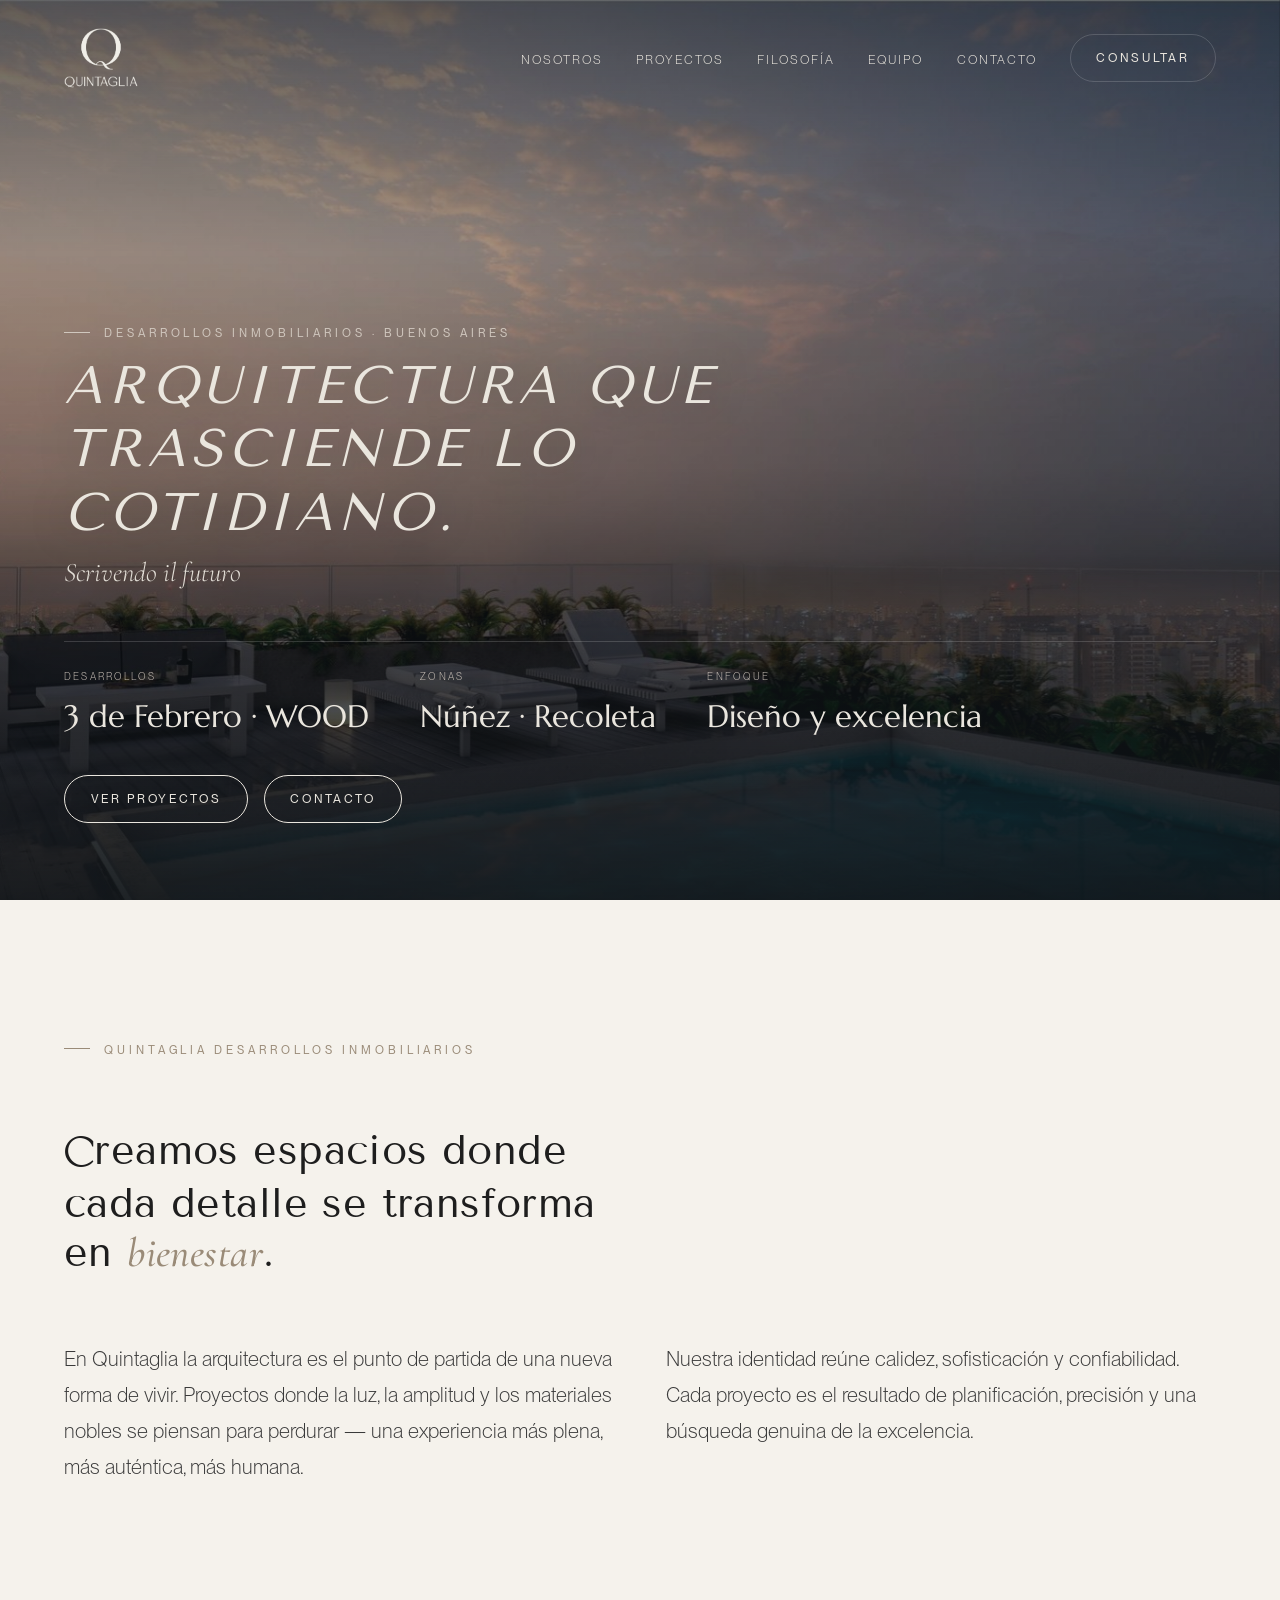
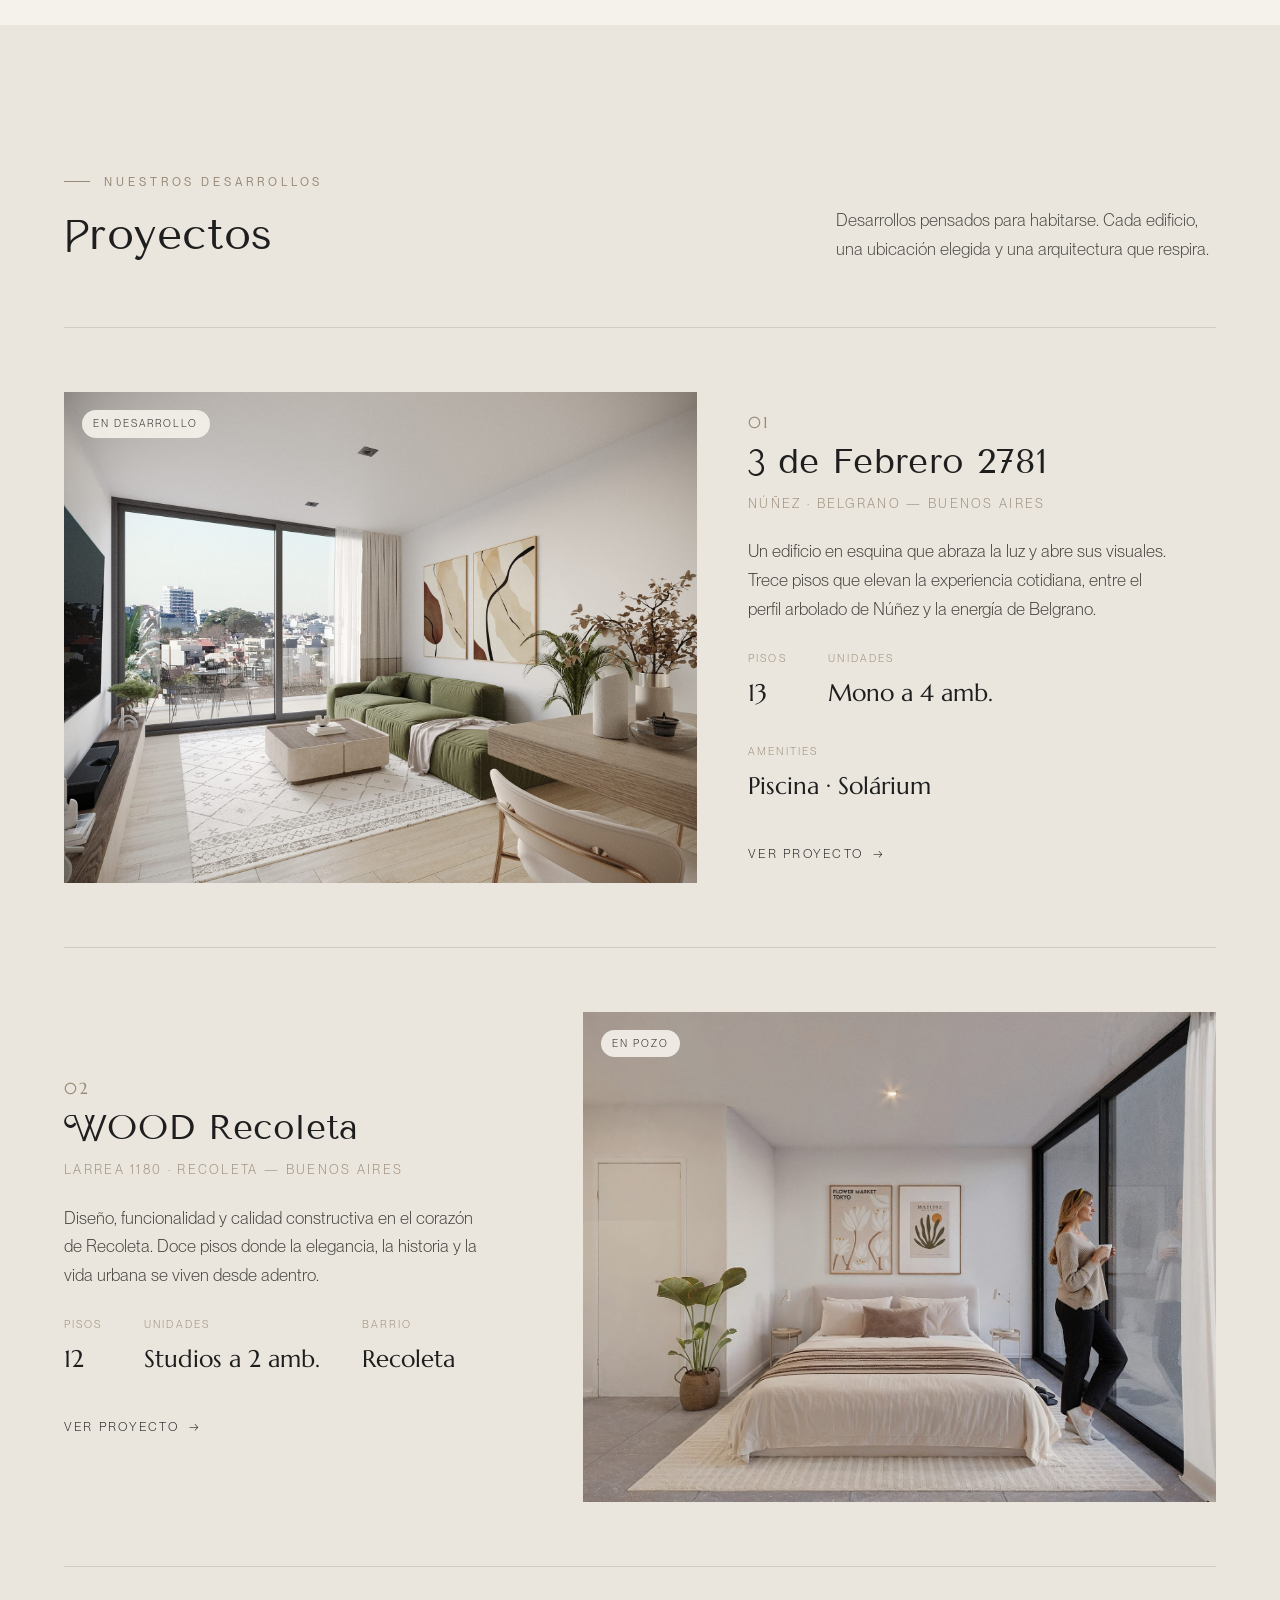
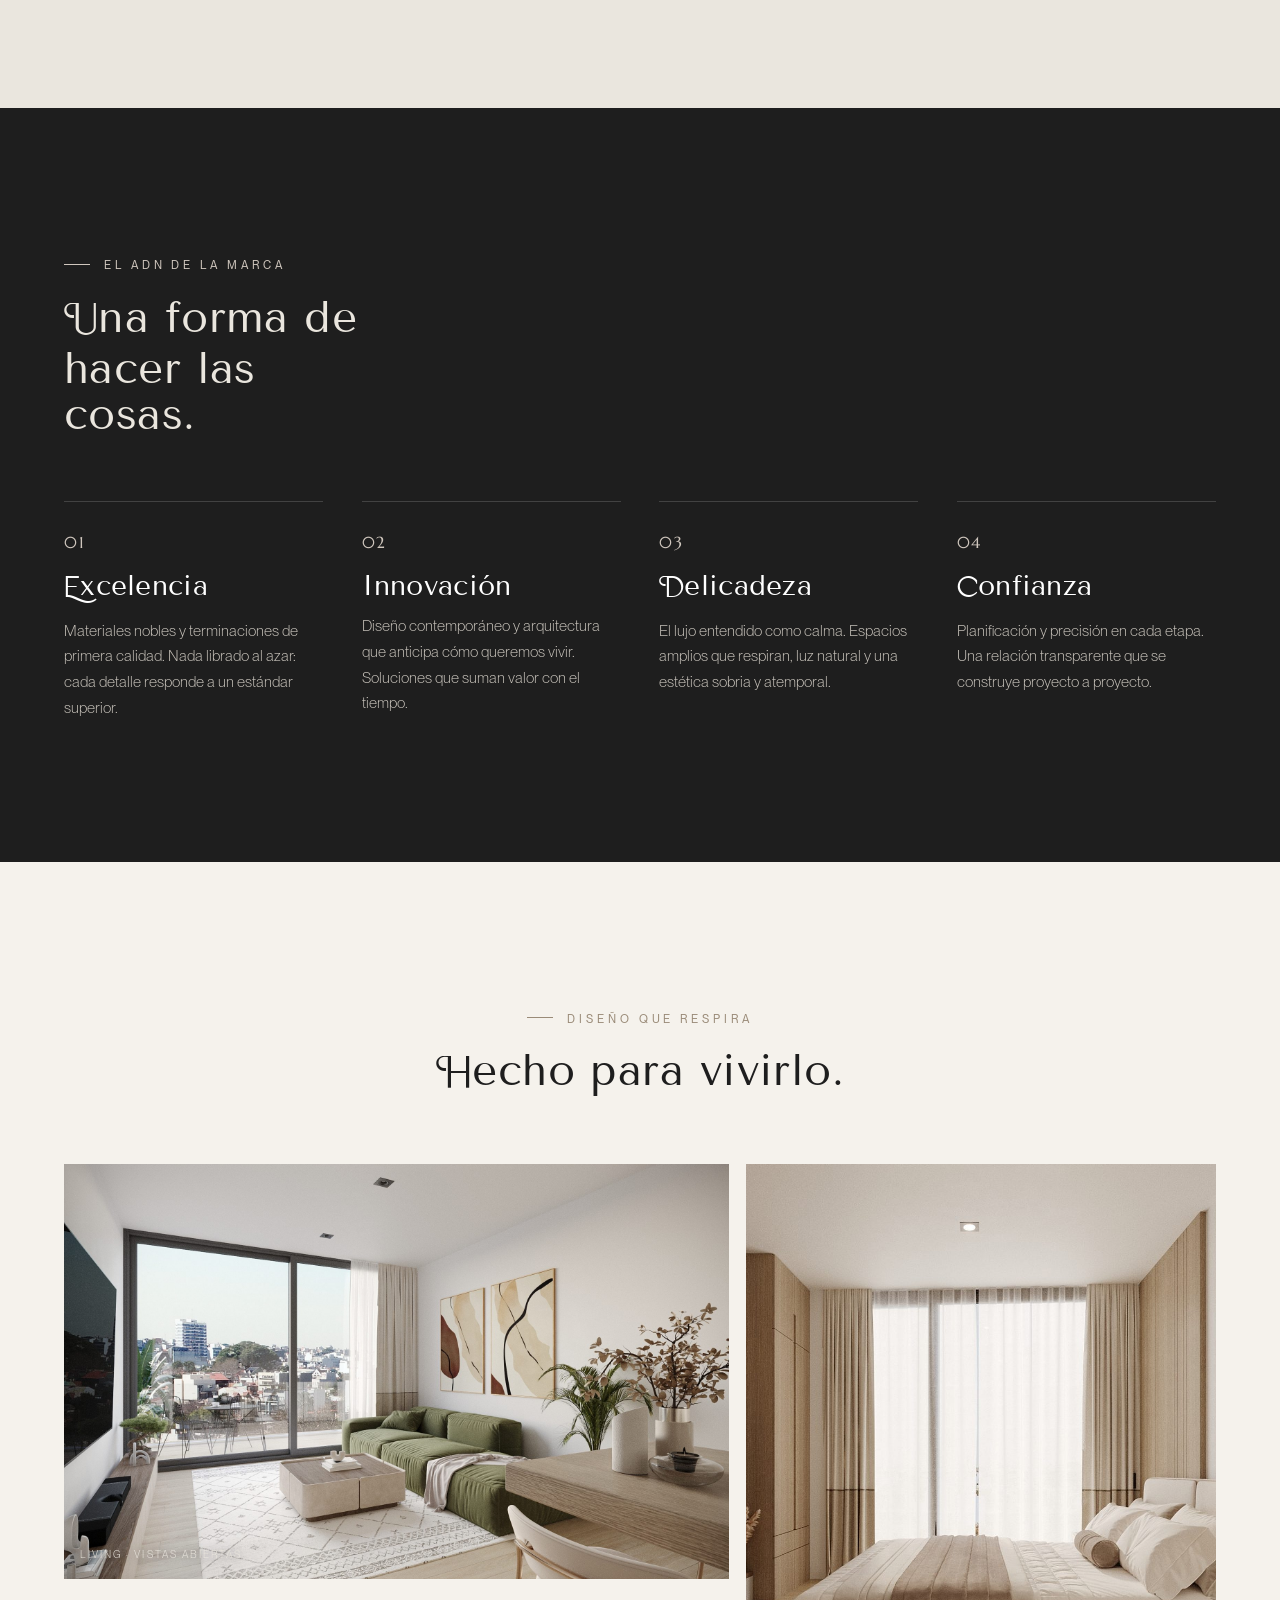
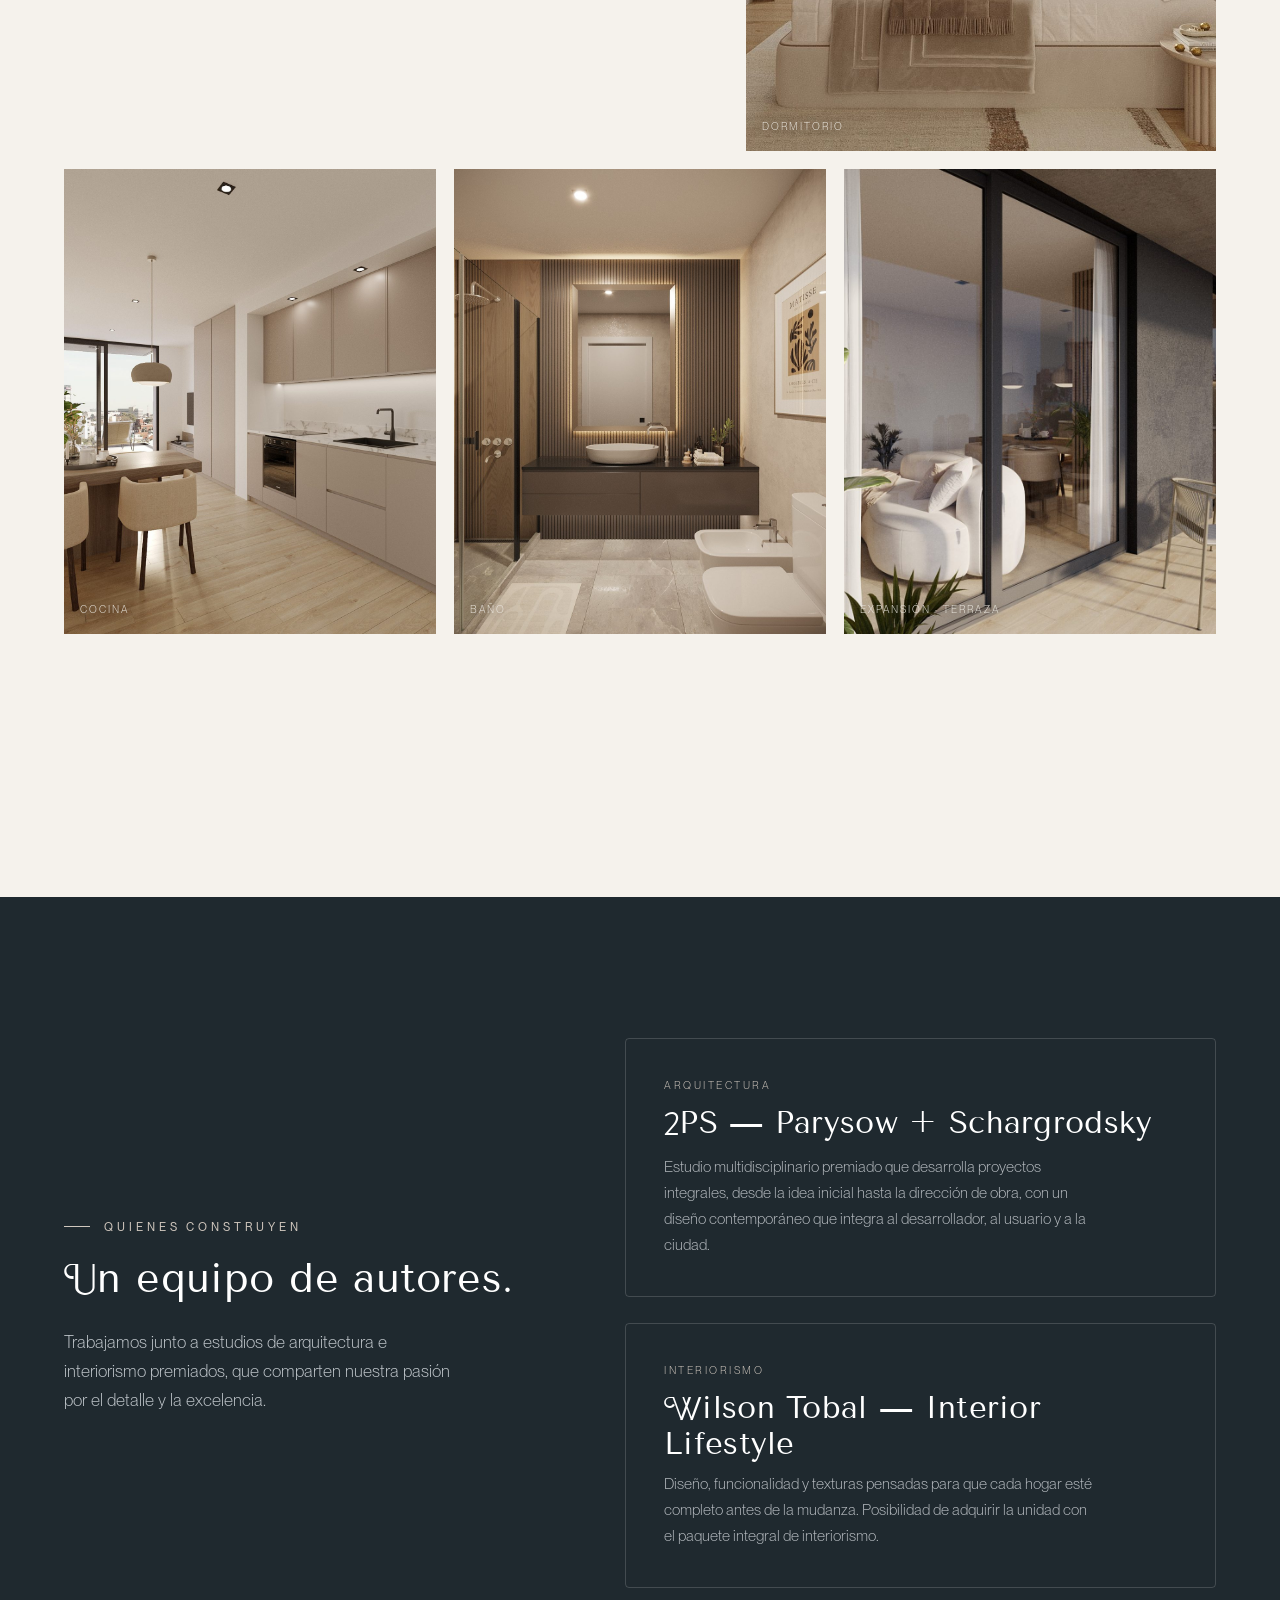
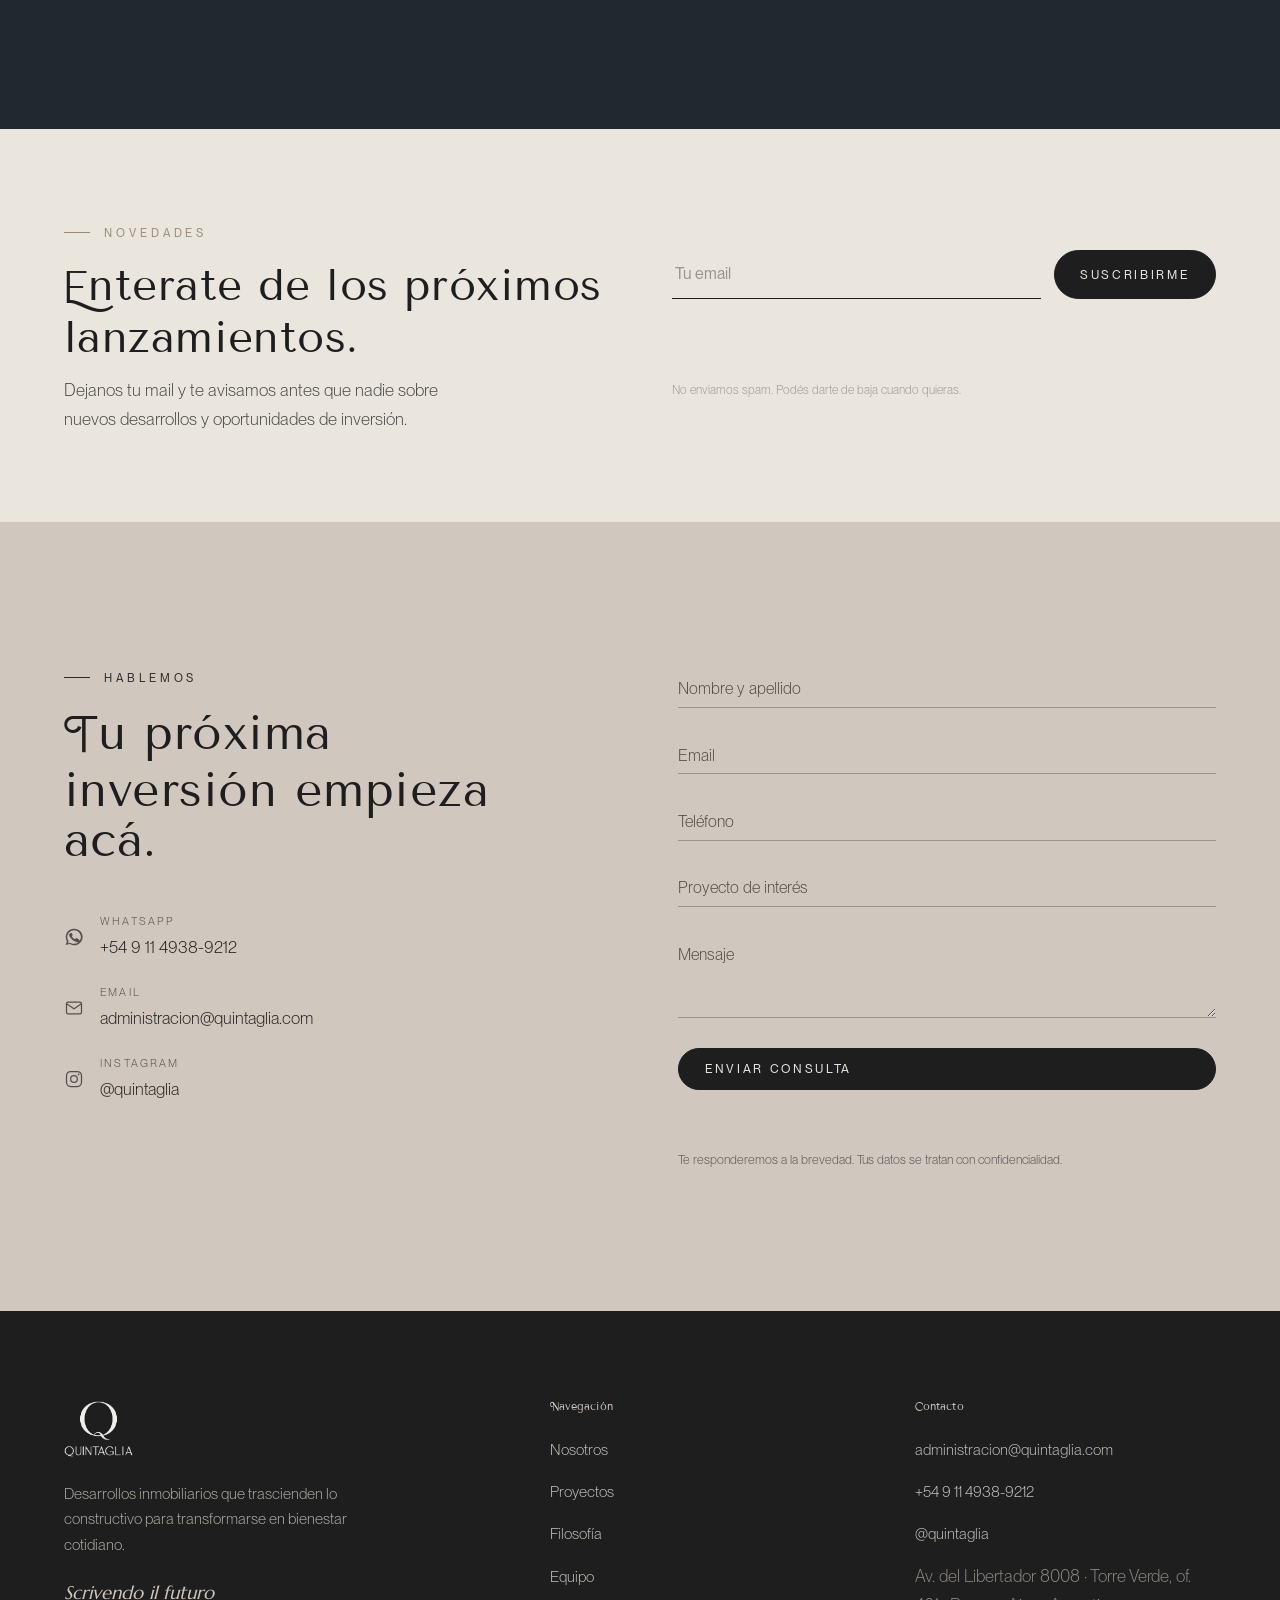
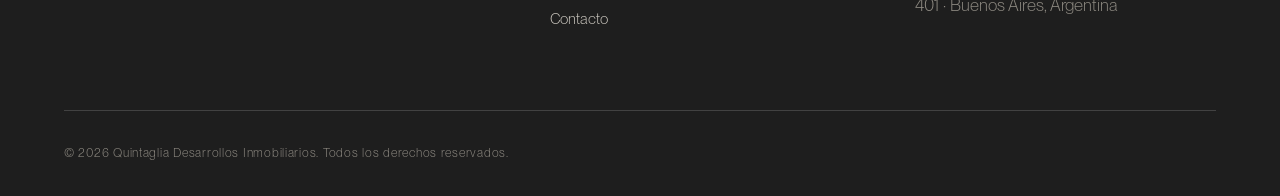
==== commit 1dc265cd: "Inicio: hero en Tenor Sans inclinada (italica limpia geometrica, como 'RENDERS DEL PROYECTO'); sin s" ====
--- a/index.html
+++ b/index.html
@@ -10,7 +10,7 @@
   <link href="https://fonts.googleapis.com/css2?family=Cormorant+Garamond:ital,wght@0,300;0,400;0,500;1,300;1,400&family=Hanken+Grotesk:wght@300;400;500;600&family=Inter:wght@300;400;500&family=Italiana&family=Marcellus&family=Tenor+Sans&display=swap" rel="stylesheet">
   <link rel="icon" type="image/png" href="assets/logo/mono-dark.png">
   <link rel="apple-touch-icon" href="assets/logo/mono-dark.png">
-  <link rel="stylesheet" href="styles.css?v=122">
+  <link rel="stylesheet" href="styles.css?v=123">
 </head>
 <body class="theme-brand">
 
@@ -296,6 +296,6 @@
     </div>
   </footer>
 
-  <script src="script.js?v=122"></script>
+  <script src="script.js?v=123"></script>
 </body>
 </html>
--- a/styles.css
+++ b/styles.css
@@ -1061,10 +1061,10 @@
    elegante con swashes sólo en algunas letras (A, R, Q), no grotesca. El texto no
    lleva acentos porque Harume no los tiene. */
 .hero--home h1 {
-  font-family: "Harume Roman", "Cormorant Garamond", "Italiana", serif;
+  font-family: "Tenor Sans", "Marcellus", "Italiana", sans-serif;
   font-style: italic;
   text-transform: uppercase; font-weight: 400;
-  font-size: clamp(2rem, 4.8vw, 3.3rem); line-height: 1.2; letter-spacing: .1em;
+  font-size: clamp(2rem, 4.8vw, 3.3rem); line-height: 1.2; letter-spacing: .09em;
   max-width: 24ch;
 }
 .hero--home .pp-hero__loc {
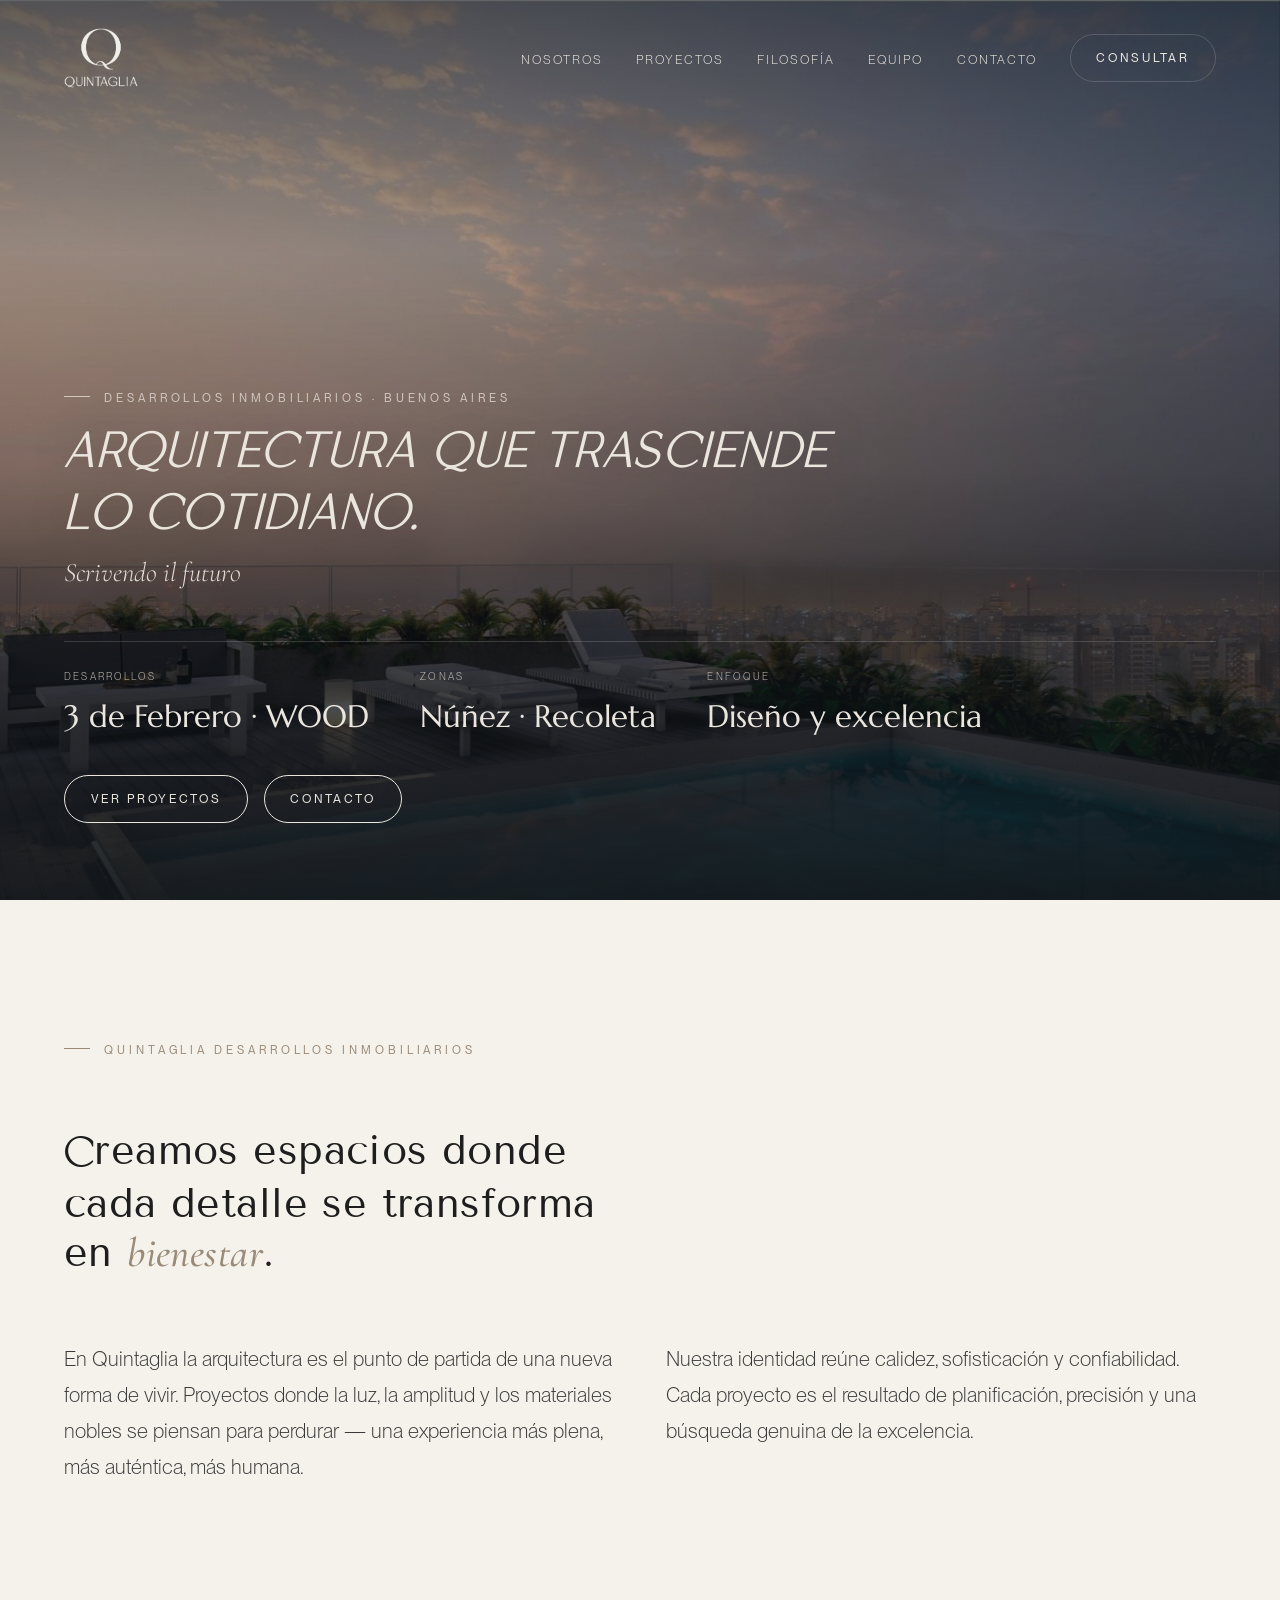
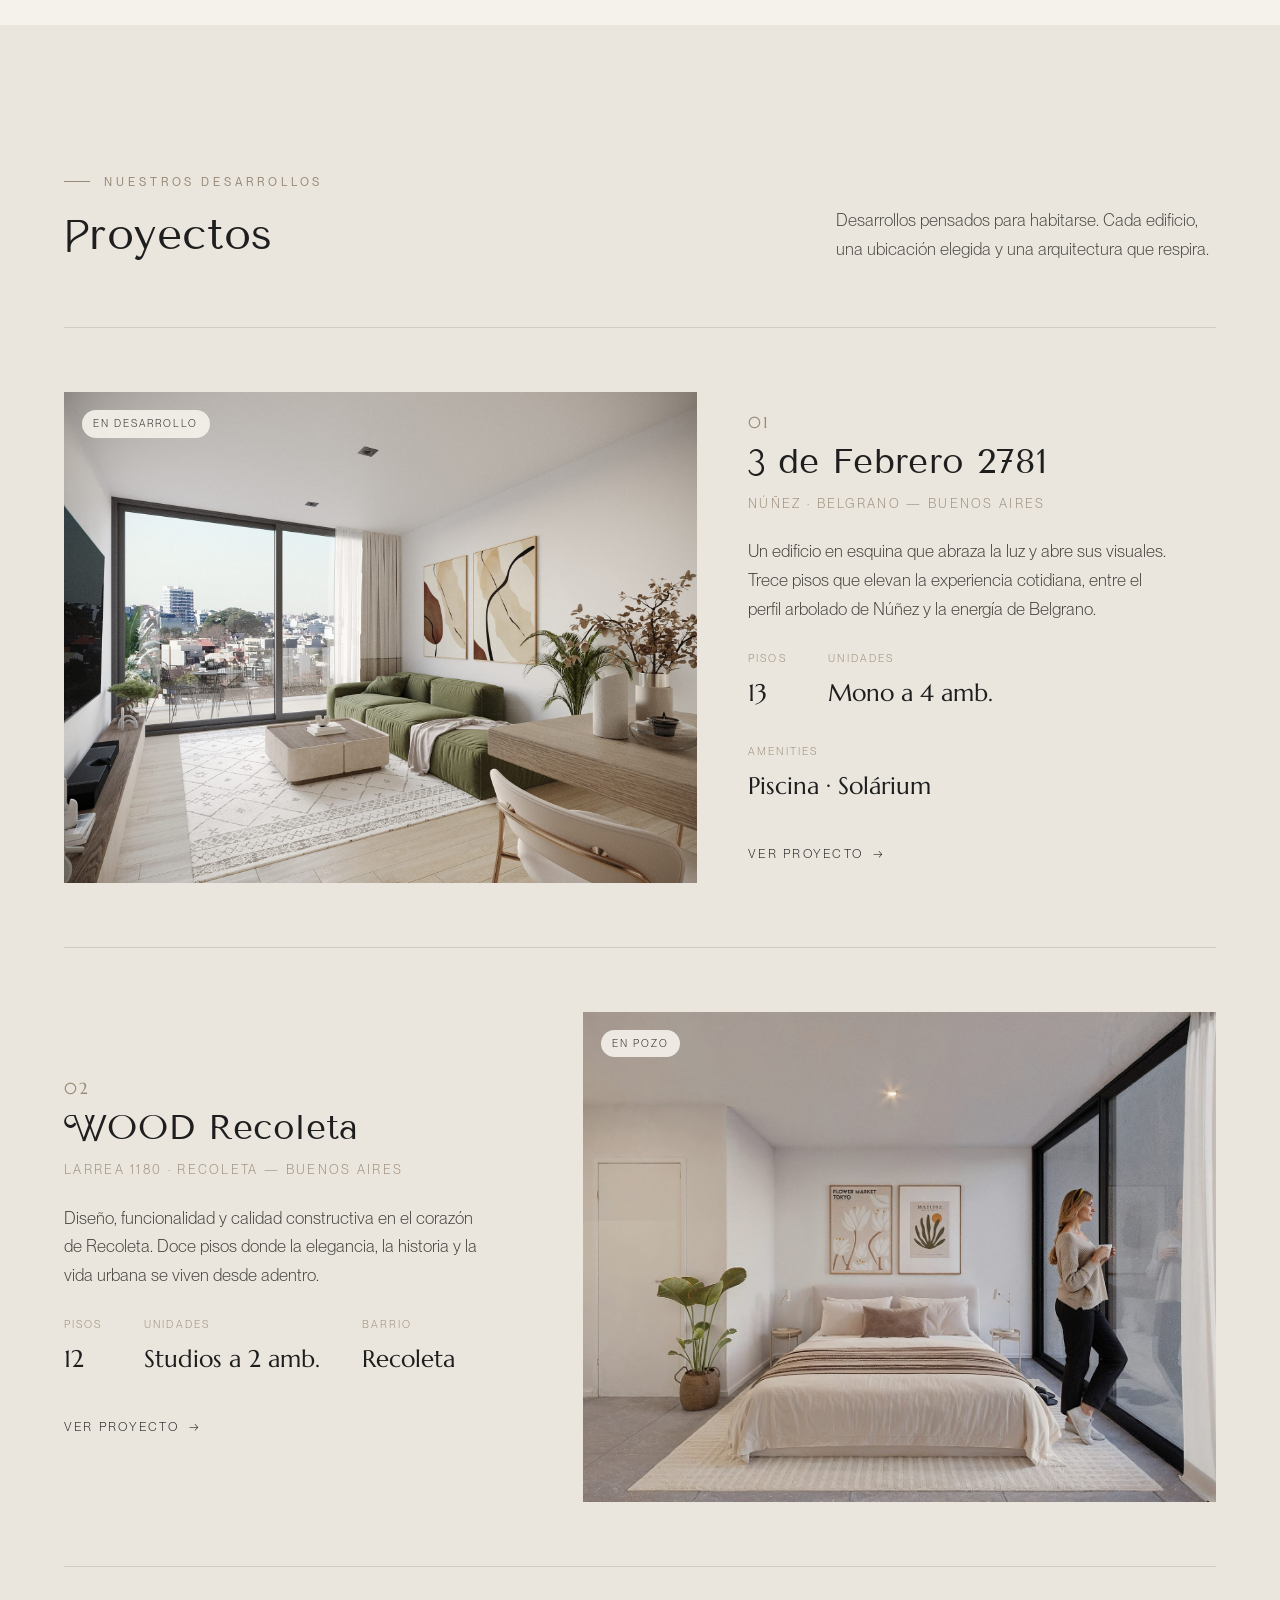
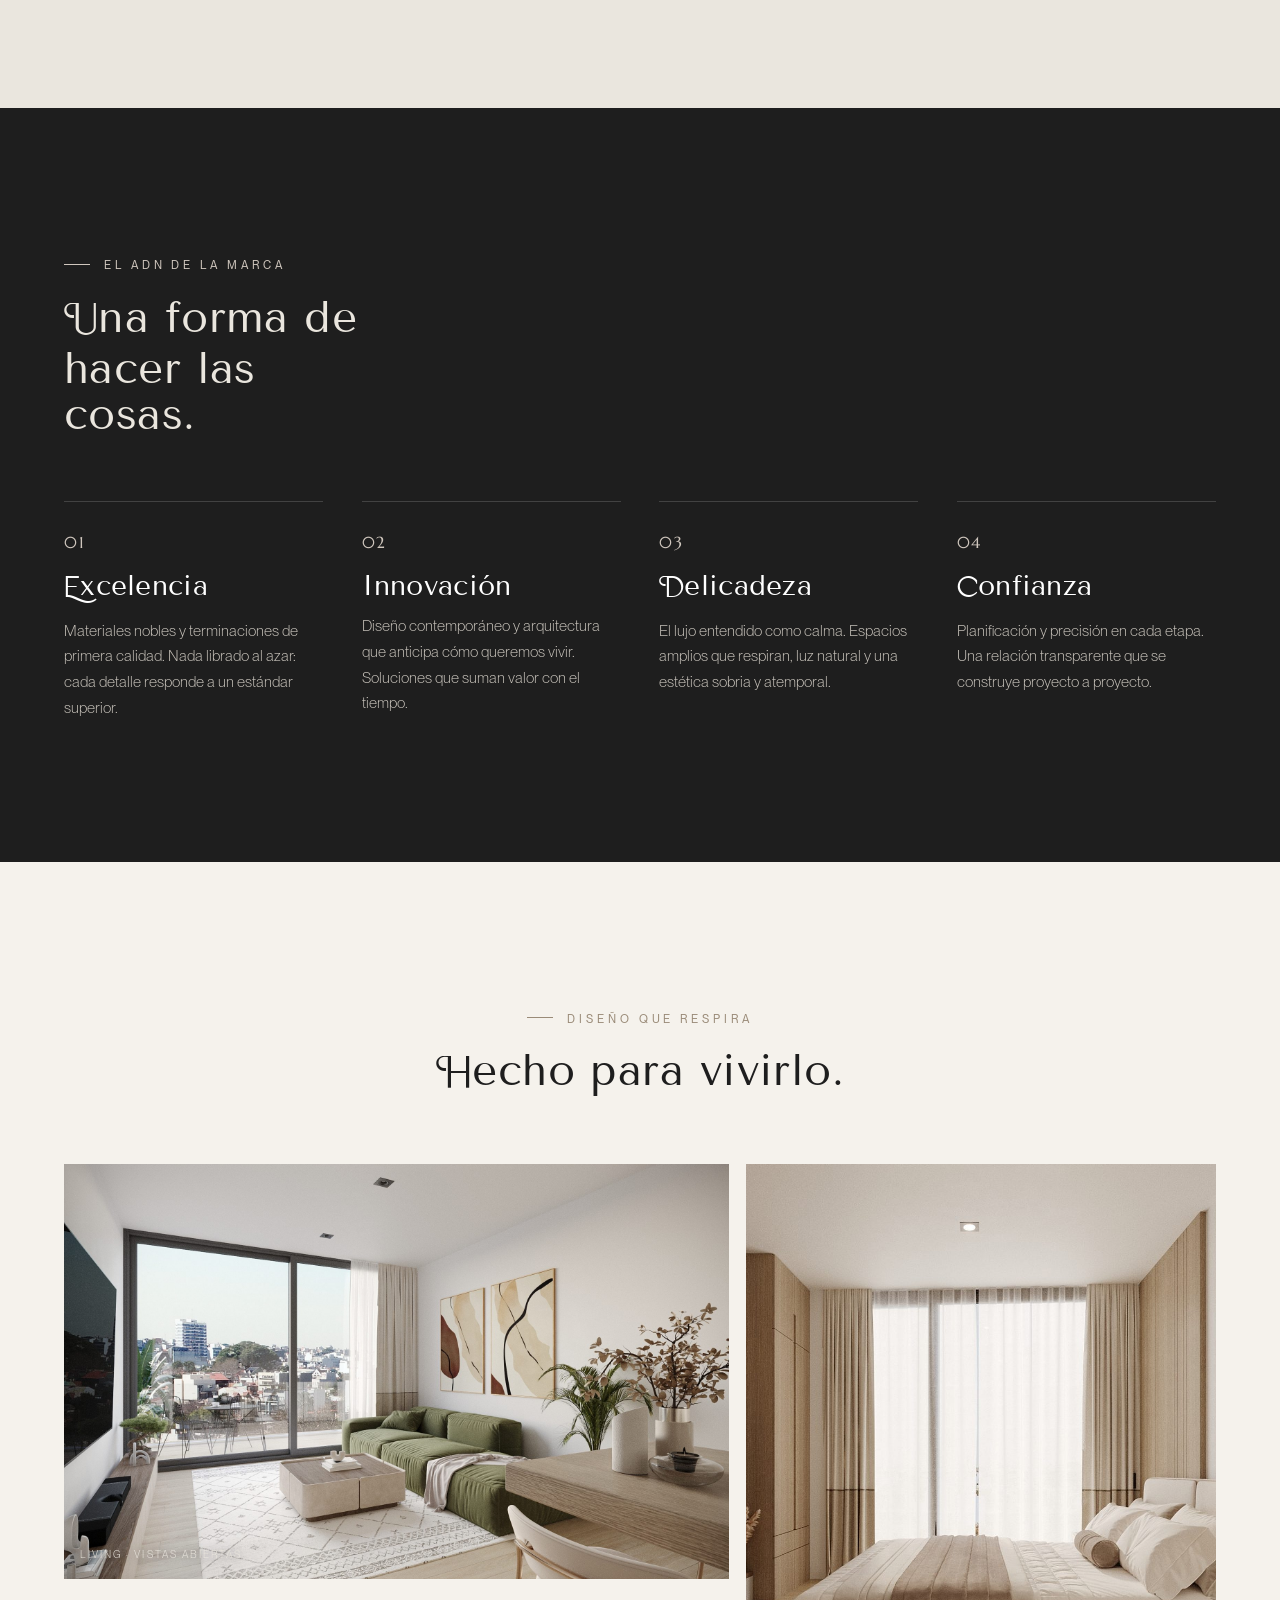
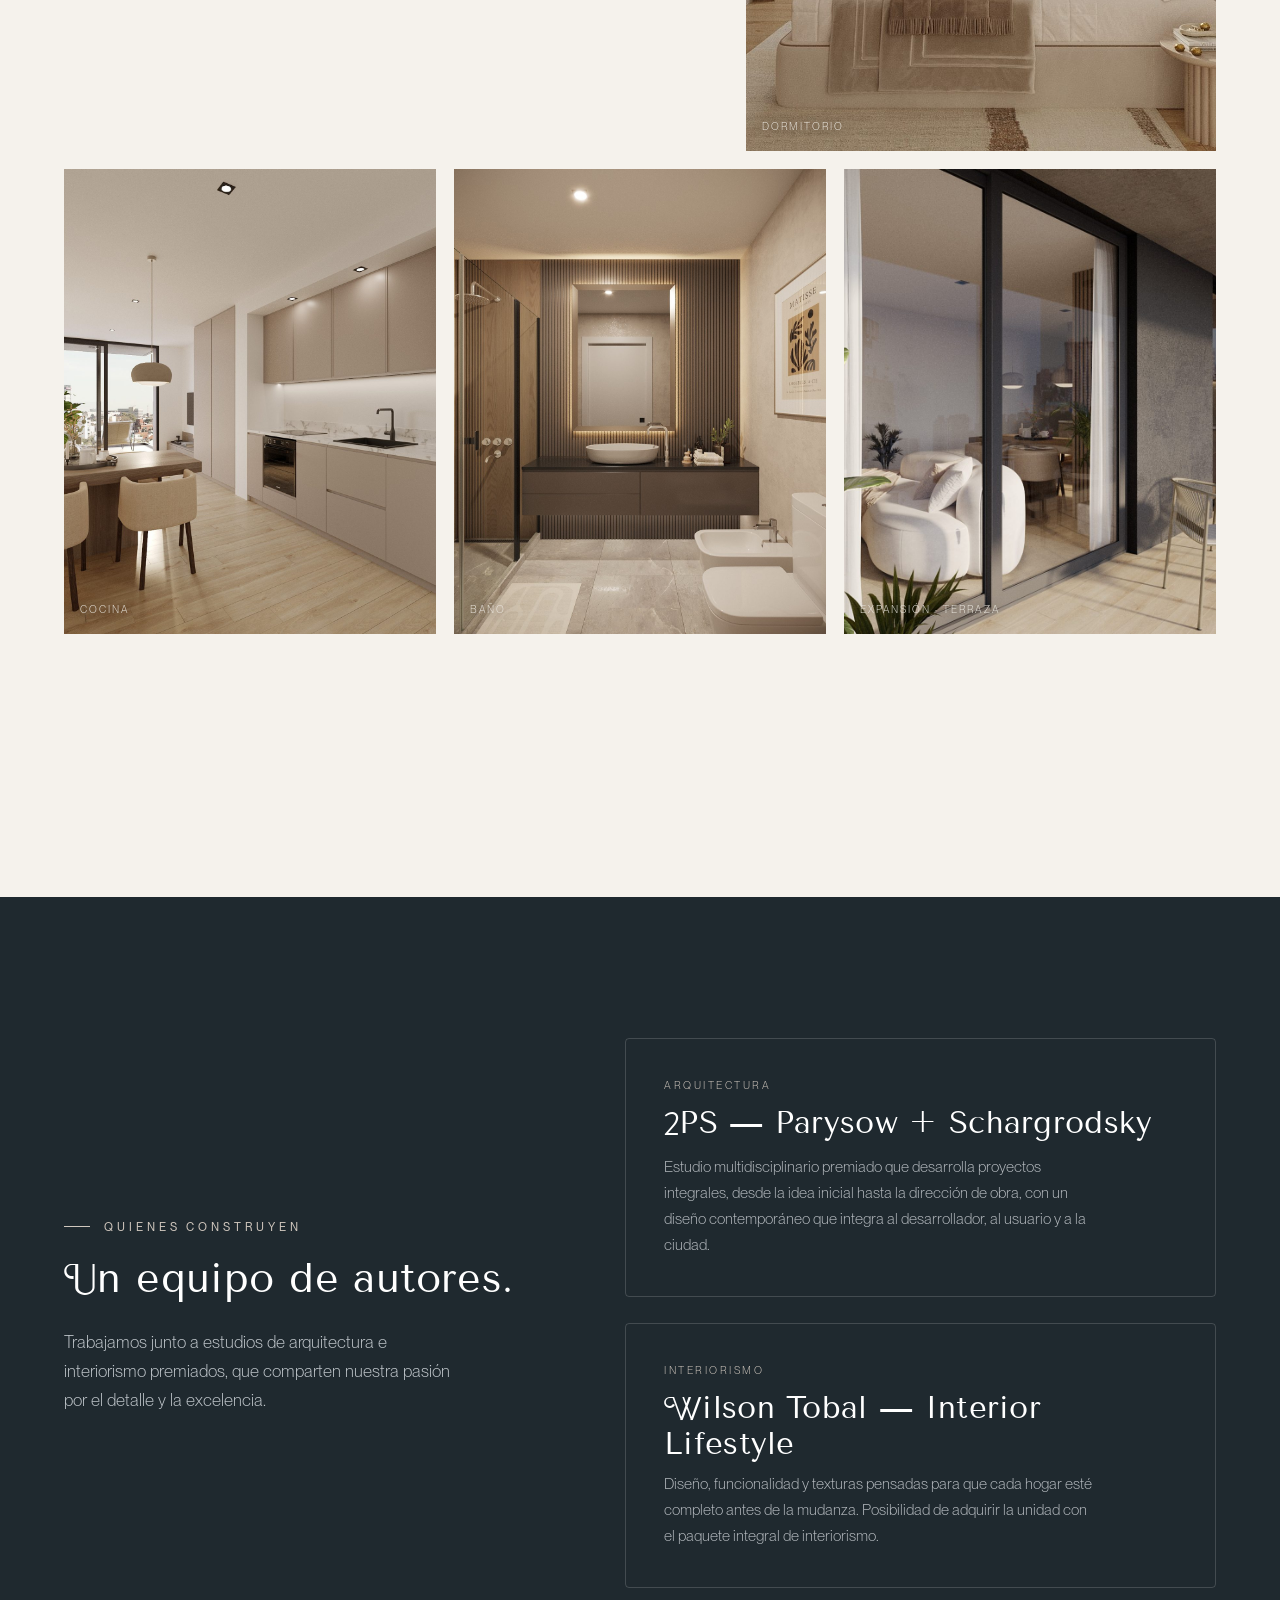
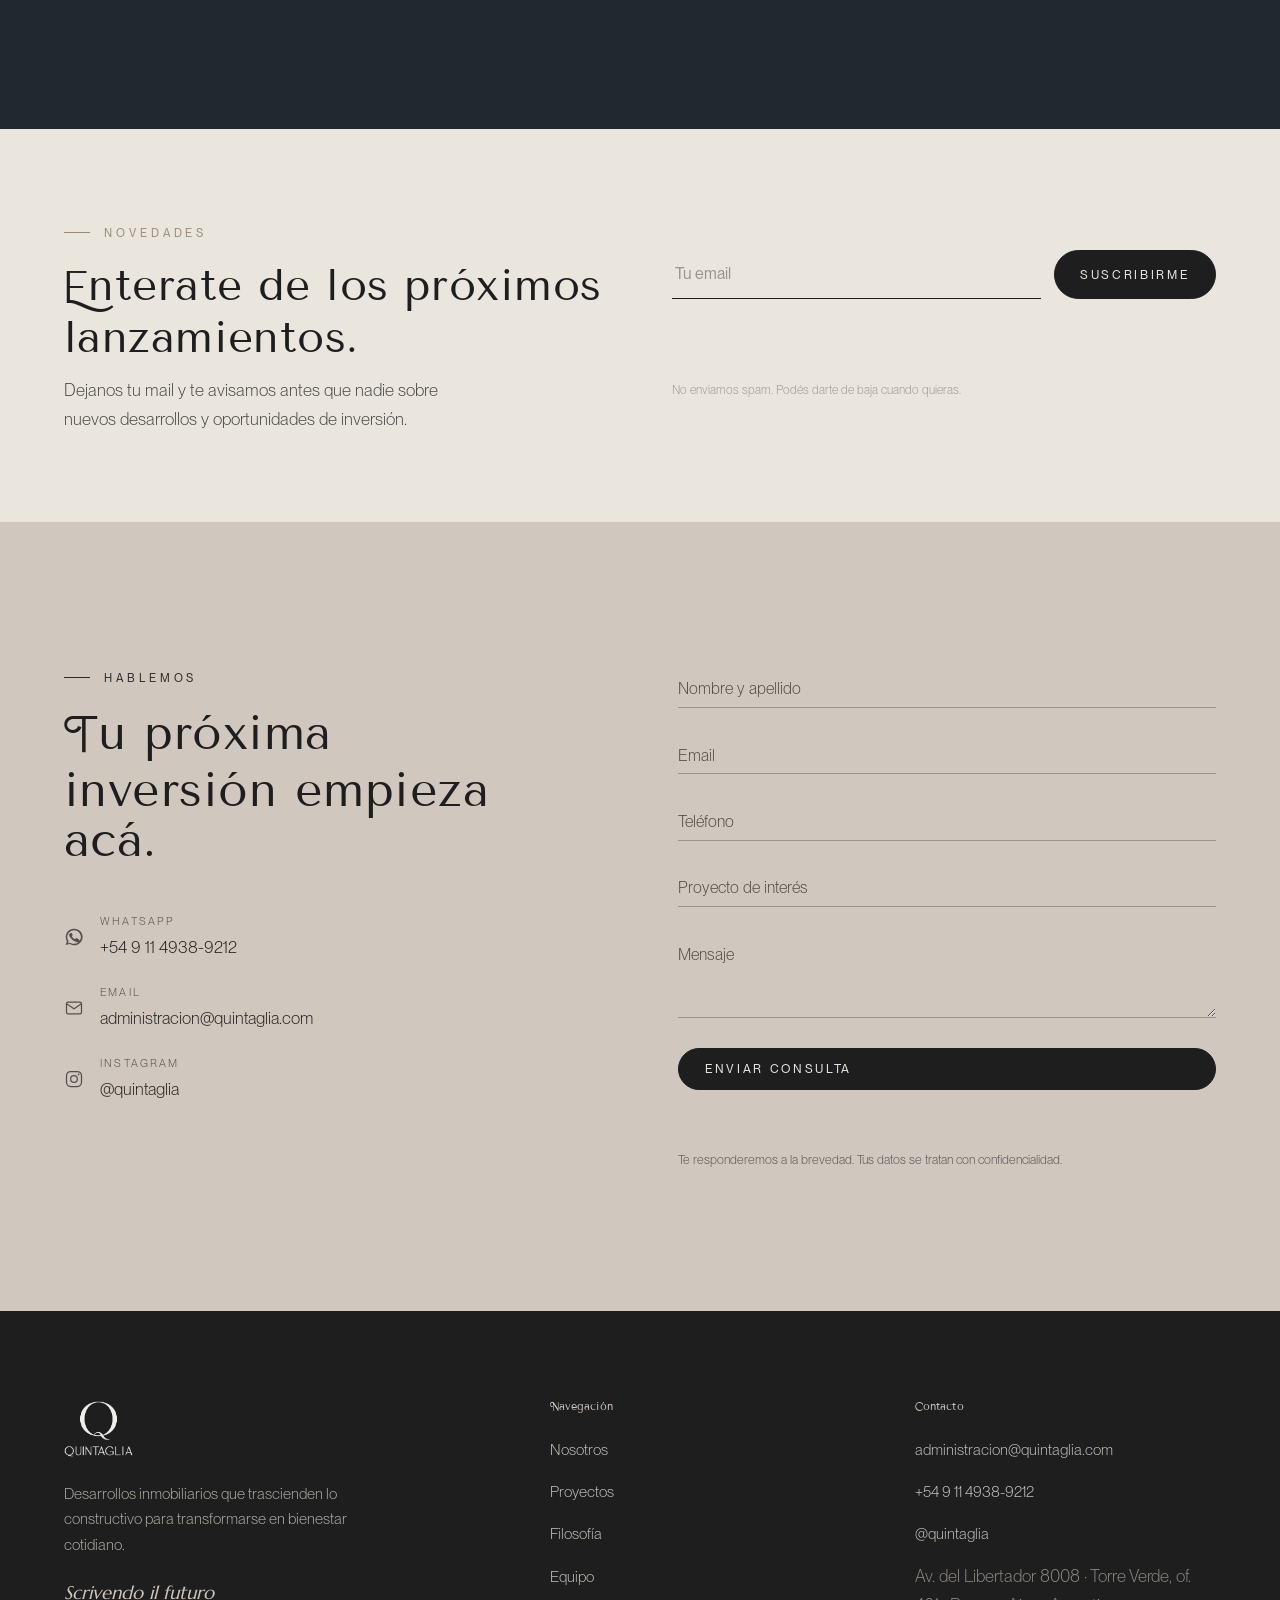
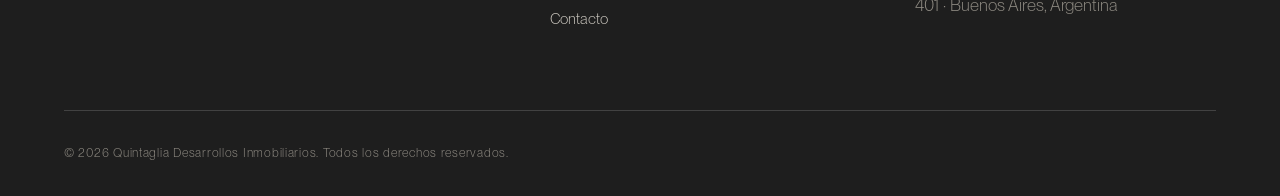
==== commit 8576db86: "Inicio: hero en Harume italica LIMPIA (texto en minuscula, sin text-transform). El secreto de la ref" ====
--- a/index.html
+++ b/index.html
@@ -10,7 +10,7 @@
   <link href="https://fonts.googleapis.com/css2?family=Cormorant+Garamond:ital,wght@0,300;0,400;0,500;1,300;1,400&family=Hanken+Grotesk:wght@300;400;500;600&family=Inter:wght@300;400;500&family=Italiana&family=Marcellus&family=Tenor+Sans&display=swap" rel="stylesheet">
   <link rel="icon" type="image/png" href="assets/logo/mono-dark.png">
   <link rel="apple-touch-icon" href="assets/logo/mono-dark.png">
-  <link rel="stylesheet" href="styles.css?v=123">
+  <link rel="stylesheet" href="styles.css?v=124">
 </head>
 <body class="theme-brand">
 
@@ -38,7 +38,7 @@
     <div class="pp-hero__bg"><img src="assets/img/3df-pileta.jpg?2" alt="Quintaglia Desarrollos Inmobiliarios" id="heroImg"></div>
     <div class="pp-hero__inner">
       <span class="eyebrow pp-hero__eyebrow reveal">Desarrollos Inmobiliarios · Buenos Aires</span>
-      <h1 class="reveal d1">Arquitectura que trasciende lo cotidiano.</h1>
+      <h1 class="reveal d1">arquitectura que trasciende lo cotidiano.</h1>
       <p class="pp-hero__loc reveal d1">Scrivendo il futuro</p>
       <div class="pp-hero__stats reveal d2">
         <div><span class="k">Desarrollos</span><span class="v">3 de Febrero · WOOD</span></div>
@@ -296,6 +296,6 @@
     </div>
   </footer>
 
-  <script src="script.js?v=123"></script>
+  <script src="script.js?v=124"></script>
 </body>
 </html>
--- a/styles.css
+++ b/styles.css
@@ -1060,12 +1060,16 @@
    pero renderizada en limpio (sin ligaduras dlig) y a tamaño moderado. Así se ve
    elegante con swashes sólo en algunas letras (A, R, Q), no grotesca. El texto no
    lleva acentos porque Harume no los tiene. */
+/* Hero: Harume itálica LIMPIA. El secreto de la referencia: el texto va en
+   MINÚSCULA y SIN text-transform. Harume es caja alta, pero sus glifos de
+   minúscula son los limpios (sin swashes); los de mayúscula son los swashy.
+   Por eso la frase va en minúscula en el HTML. */
 .hero--home h1 {
-  font-family: "Tenor Sans", "Marcellus", "Italiana", sans-serif;
+  font-family: "Harume Roman", "Cormorant Garamond", "Italiana", serif;
   font-style: italic;
-  text-transform: uppercase; font-weight: 400;
-  font-size: clamp(2rem, 4.8vw, 3.3rem); line-height: 1.2; letter-spacing: .09em;
-  max-width: 24ch;
+  text-transform: none; font-weight: 400;
+  font-size: clamp(2.1rem, 5vw, 3.5rem); line-height: 1.12; letter-spacing: .02em;
+  max-width: 22ch;
 }
 .hero--home .pp-hero__loc {
   font-family: "Cormorant Garamond", "Times New Roman", serif;
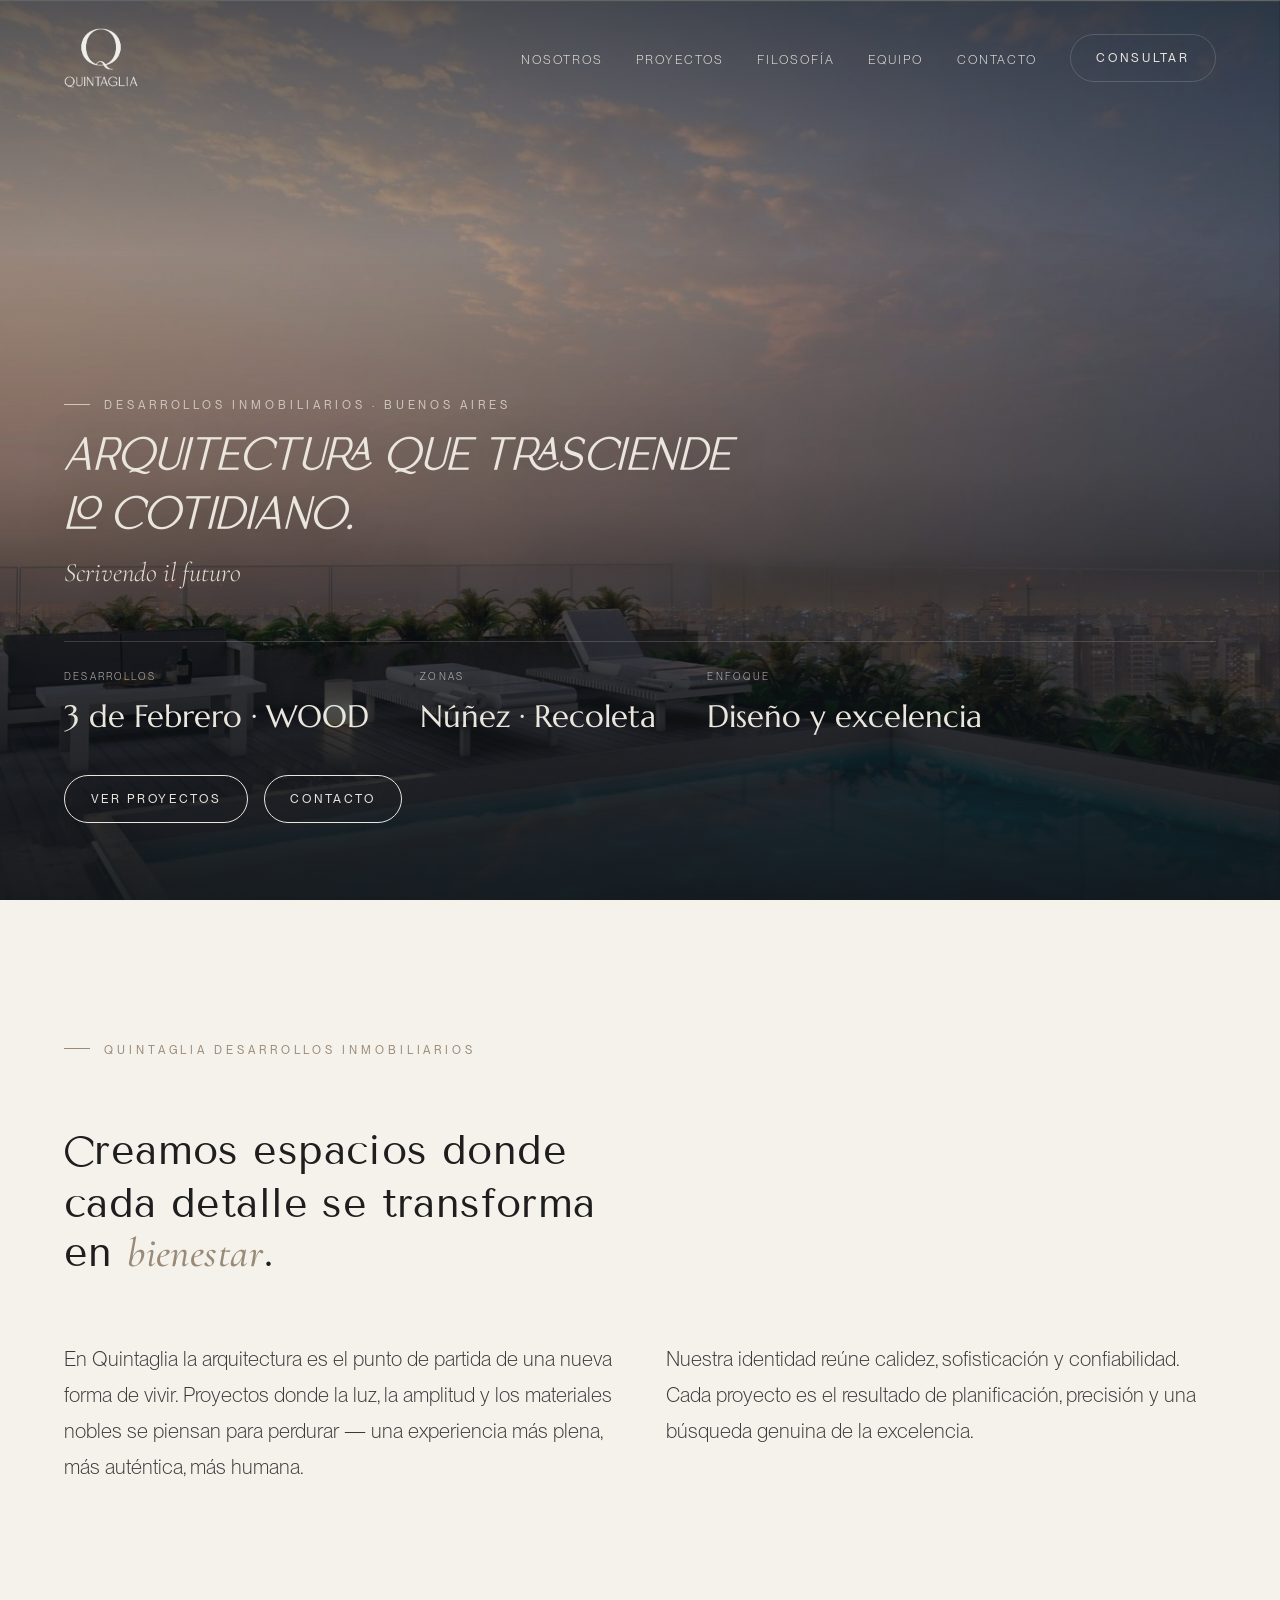
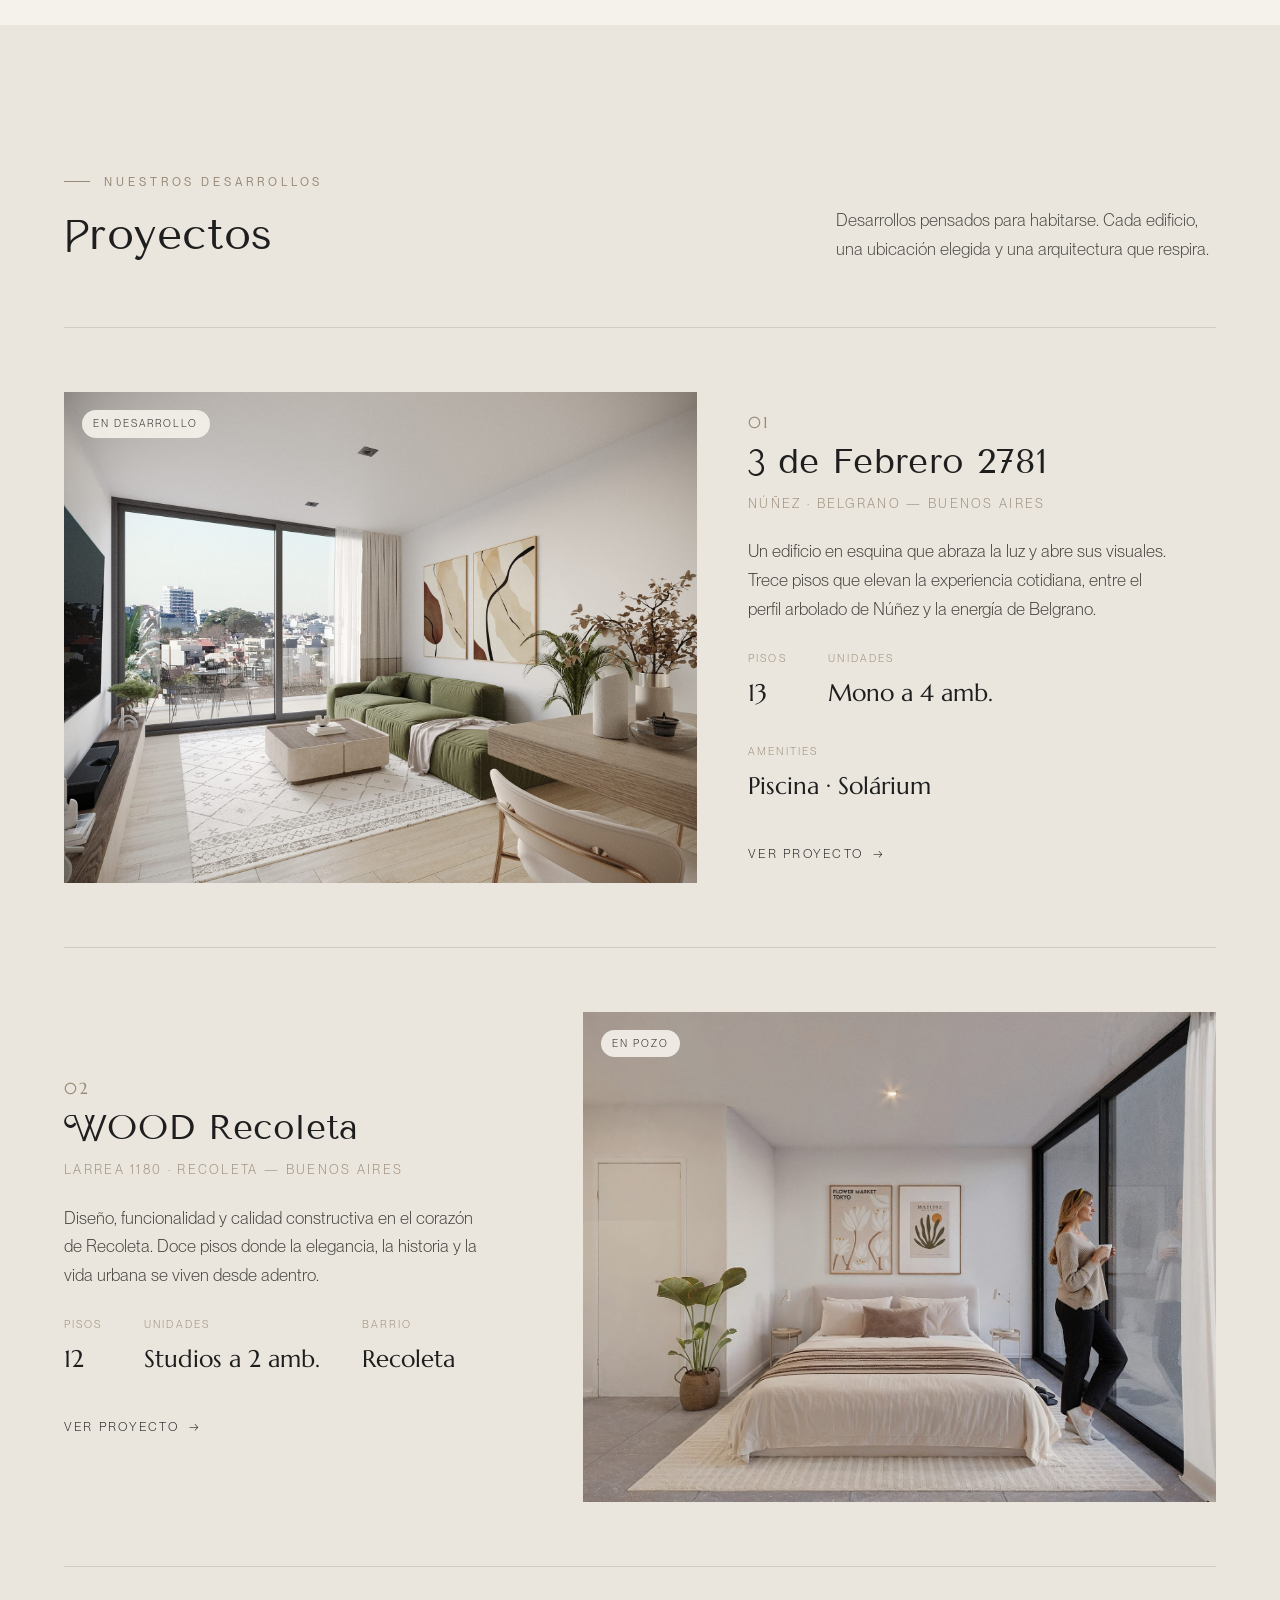
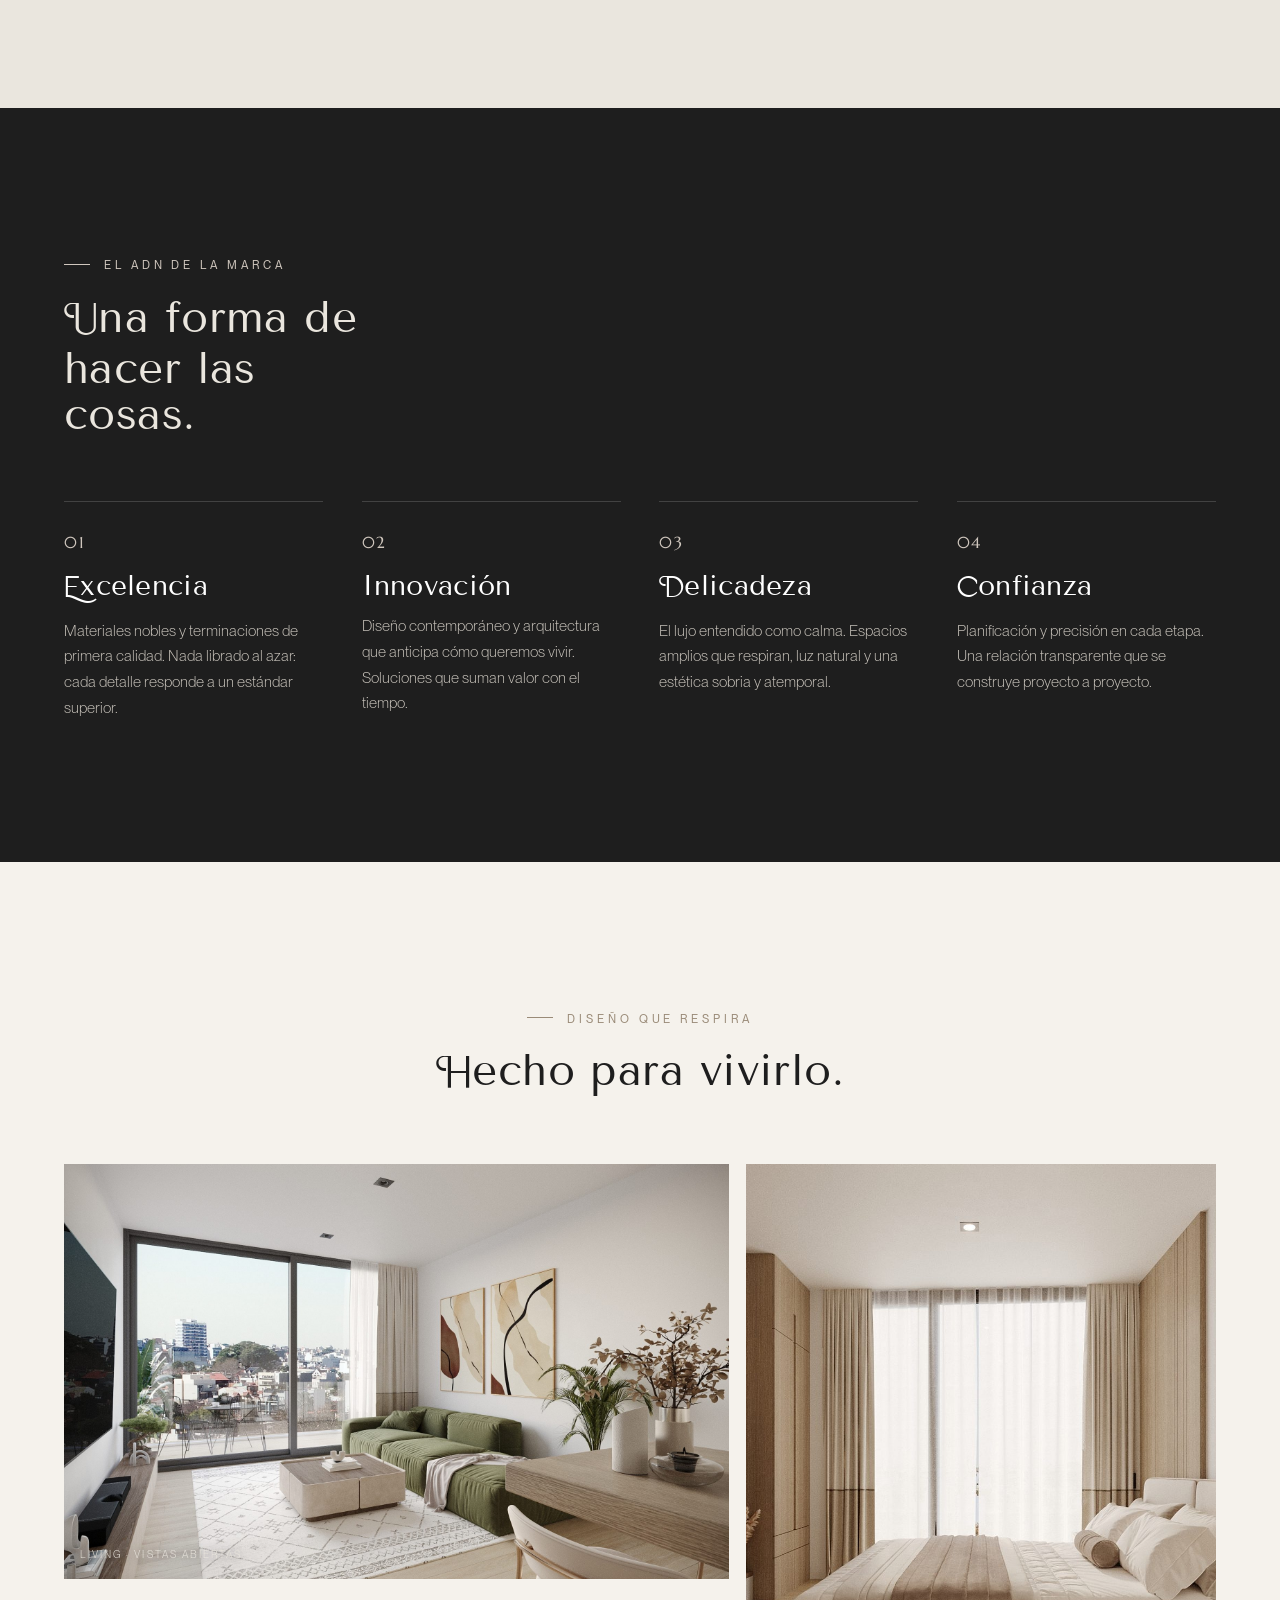
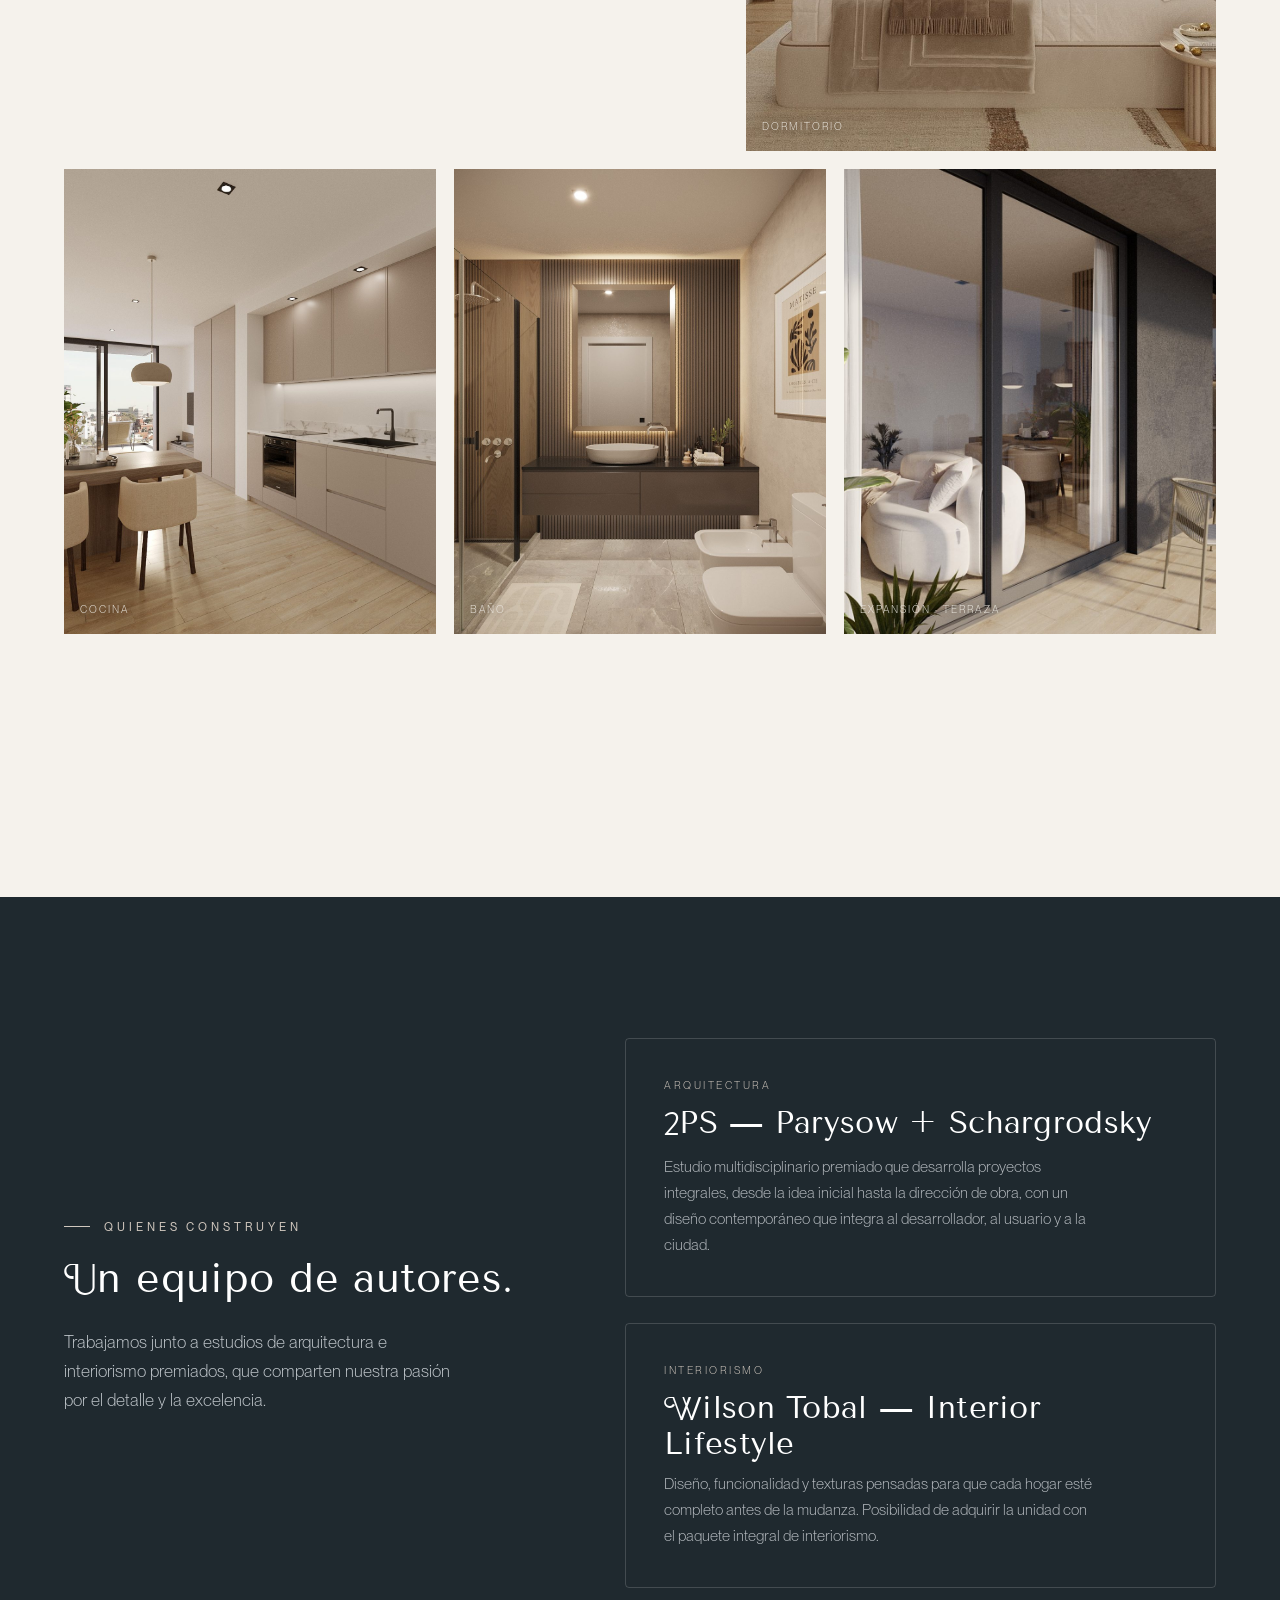
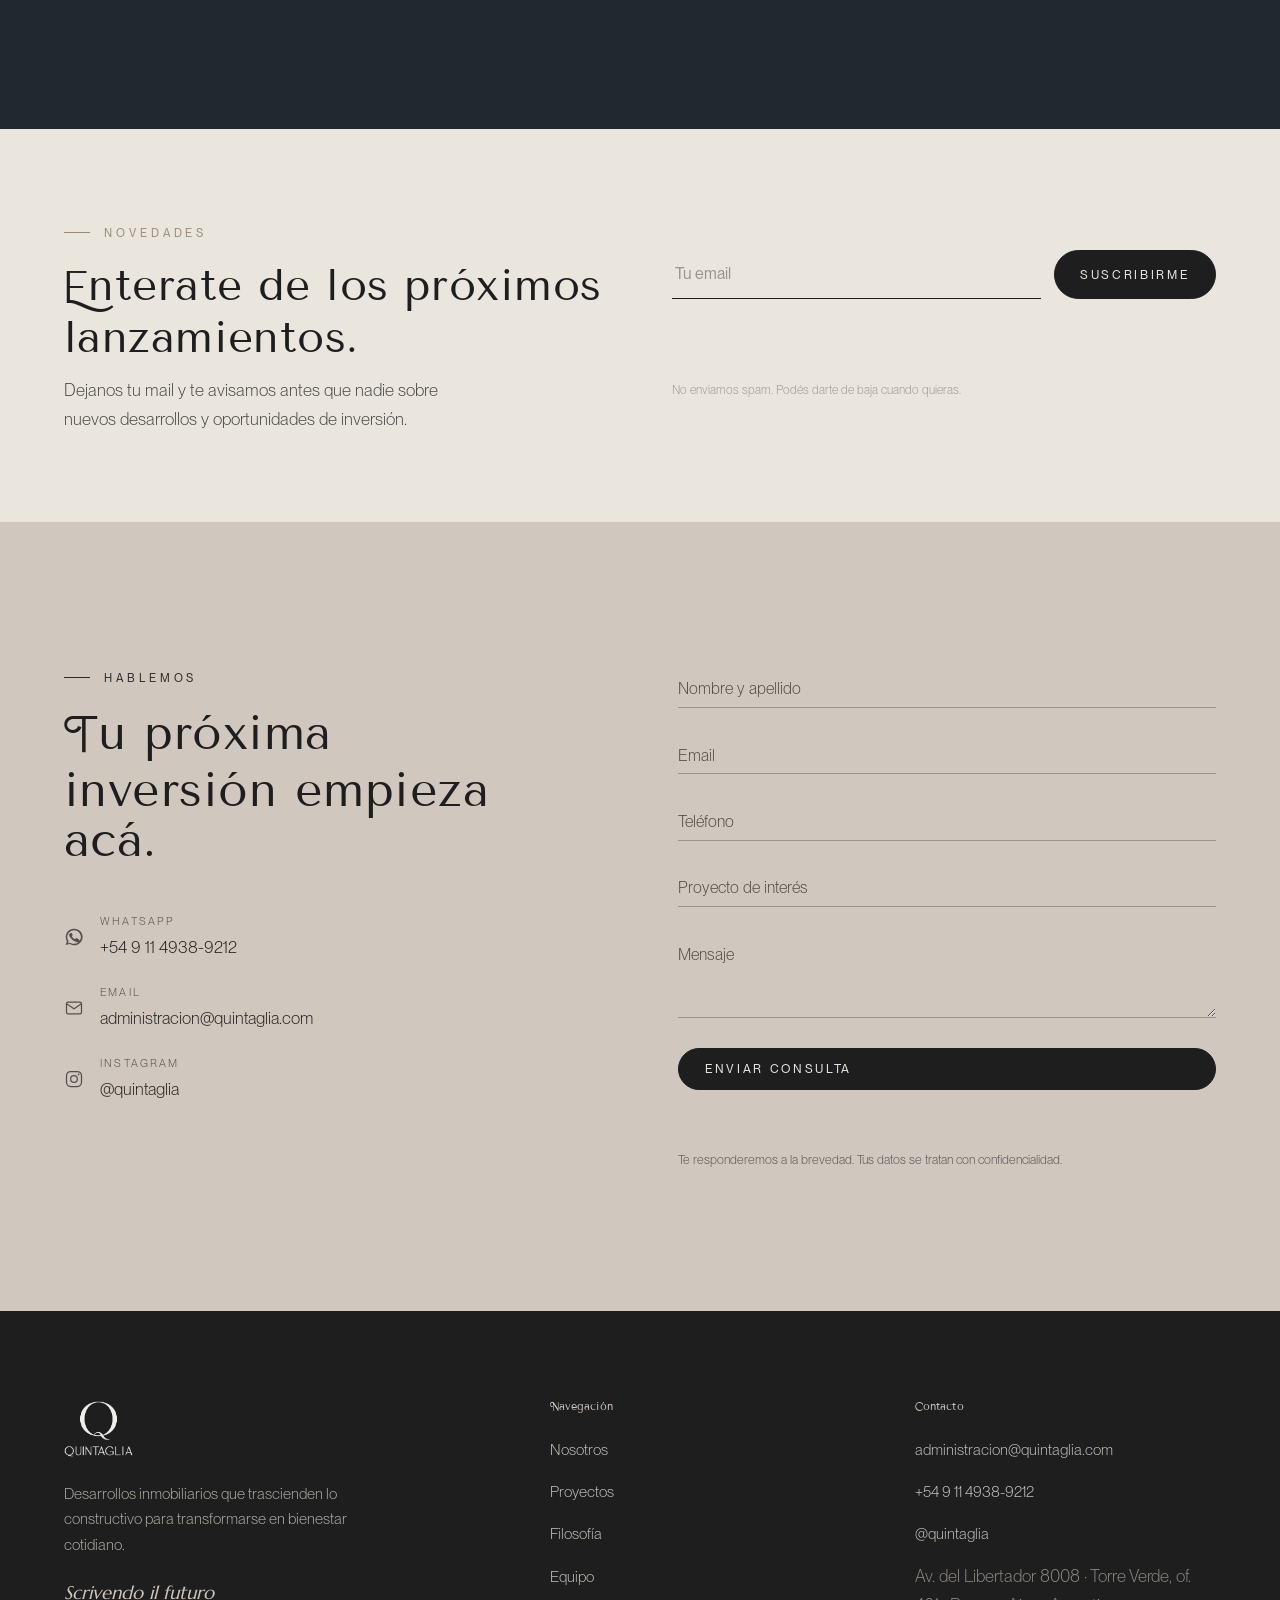
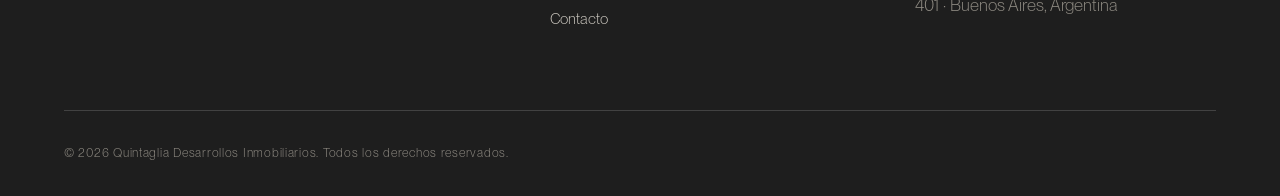
==== commit 6ad44cf1: "Inicio: hero Harume fina (peso 250) italica con ligaduras (metodo Guille), opcion A aprobada. Cache " ====
--- a/index.html
+++ b/index.html
@@ -10,7 +10,7 @@
   <link href="https://fonts.googleapis.com/css2?family=Cormorant+Garamond:ital,wght@0,300;0,400;0,500;1,300;1,400&family=Hanken+Grotesk:wght@300;400;500;600&family=Inter:wght@300;400;500&family=Italiana&family=Marcellus&family=Tenor+Sans&display=swap" rel="stylesheet">
   <link rel="icon" type="image/png" href="assets/logo/mono-dark.png">
   <link rel="apple-touch-icon" href="assets/logo/mono-dark.png">
-  <link rel="stylesheet" href="styles.css?v=124">
+  <link rel="stylesheet" href="styles.css?v=126">
 </head>
 <body class="theme-brand">
 
@@ -296,6 +296,6 @@
     </div>
   </footer>
 
-  <script src="script.js?v=124"></script>
+  <script src="script.js?v=126"></script>
 </body>
 </html>
--- a/styles.css
+++ b/styles.css
@@ -983,7 +983,7 @@
 @font-face {
   font-family: "Harume Roman";
   src: url("assets/fonts/HarumeRoman.woff2") format("woff2");
-  font-weight: 400; font-style: normal; font-display: swap;
+  font-weight: 100 900; font-style: normal; font-display: swap;
 }
 @font-face {
   font-family: "Neue Montreal";
@@ -1067,8 +1067,9 @@
 .hero--home h1 {
   font-family: "Harume Roman", "Cormorant Garamond", "Italiana", serif;
   font-style: italic;
-  text-transform: none; font-weight: 400;
-  font-size: clamp(2.1rem, 5vw, 3.5rem); line-height: 1.12; letter-spacing: .02em;
+  text-transform: none; font-weight: 250;
+  font-feature-settings: "liga" 1, "dlig" 1, "calt" 1;
+  font-size: clamp(2rem, 4.6vw, 3.2rem); line-height: 1.15; letter-spacing: .01em;
   max-width: 22ch;
 }
 .hero--home .pp-hero__loc {
@@ -1091,7 +1092,7 @@
 @font-face {
   font-family: "Harume Roman";
   src: url("assets/fonts/HarumeRoman.woff2") format("woff2");
-  font-weight: 400; font-style: normal; font-display: swap;
+  font-weight: 100 900; font-style: normal; font-display: swap;
 }
 @font-face {
   font-family: "Neue Montreal";
